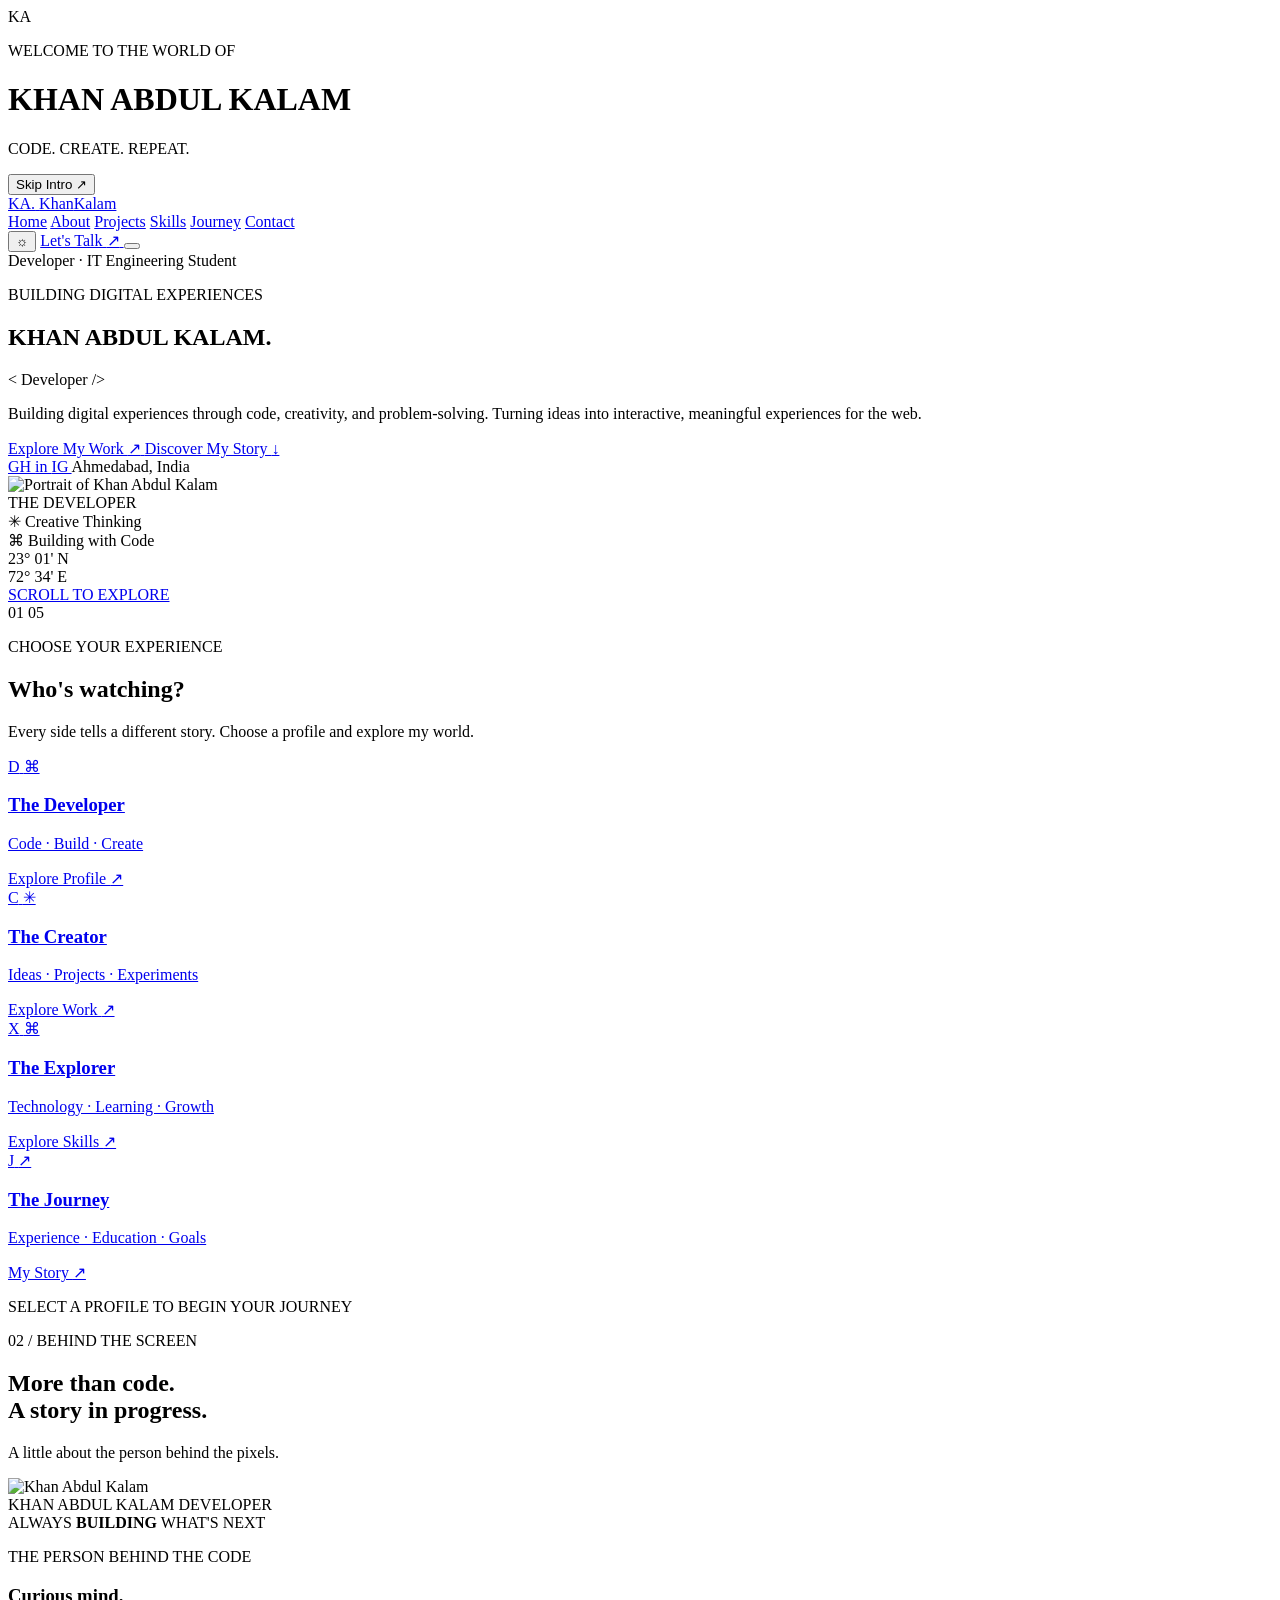
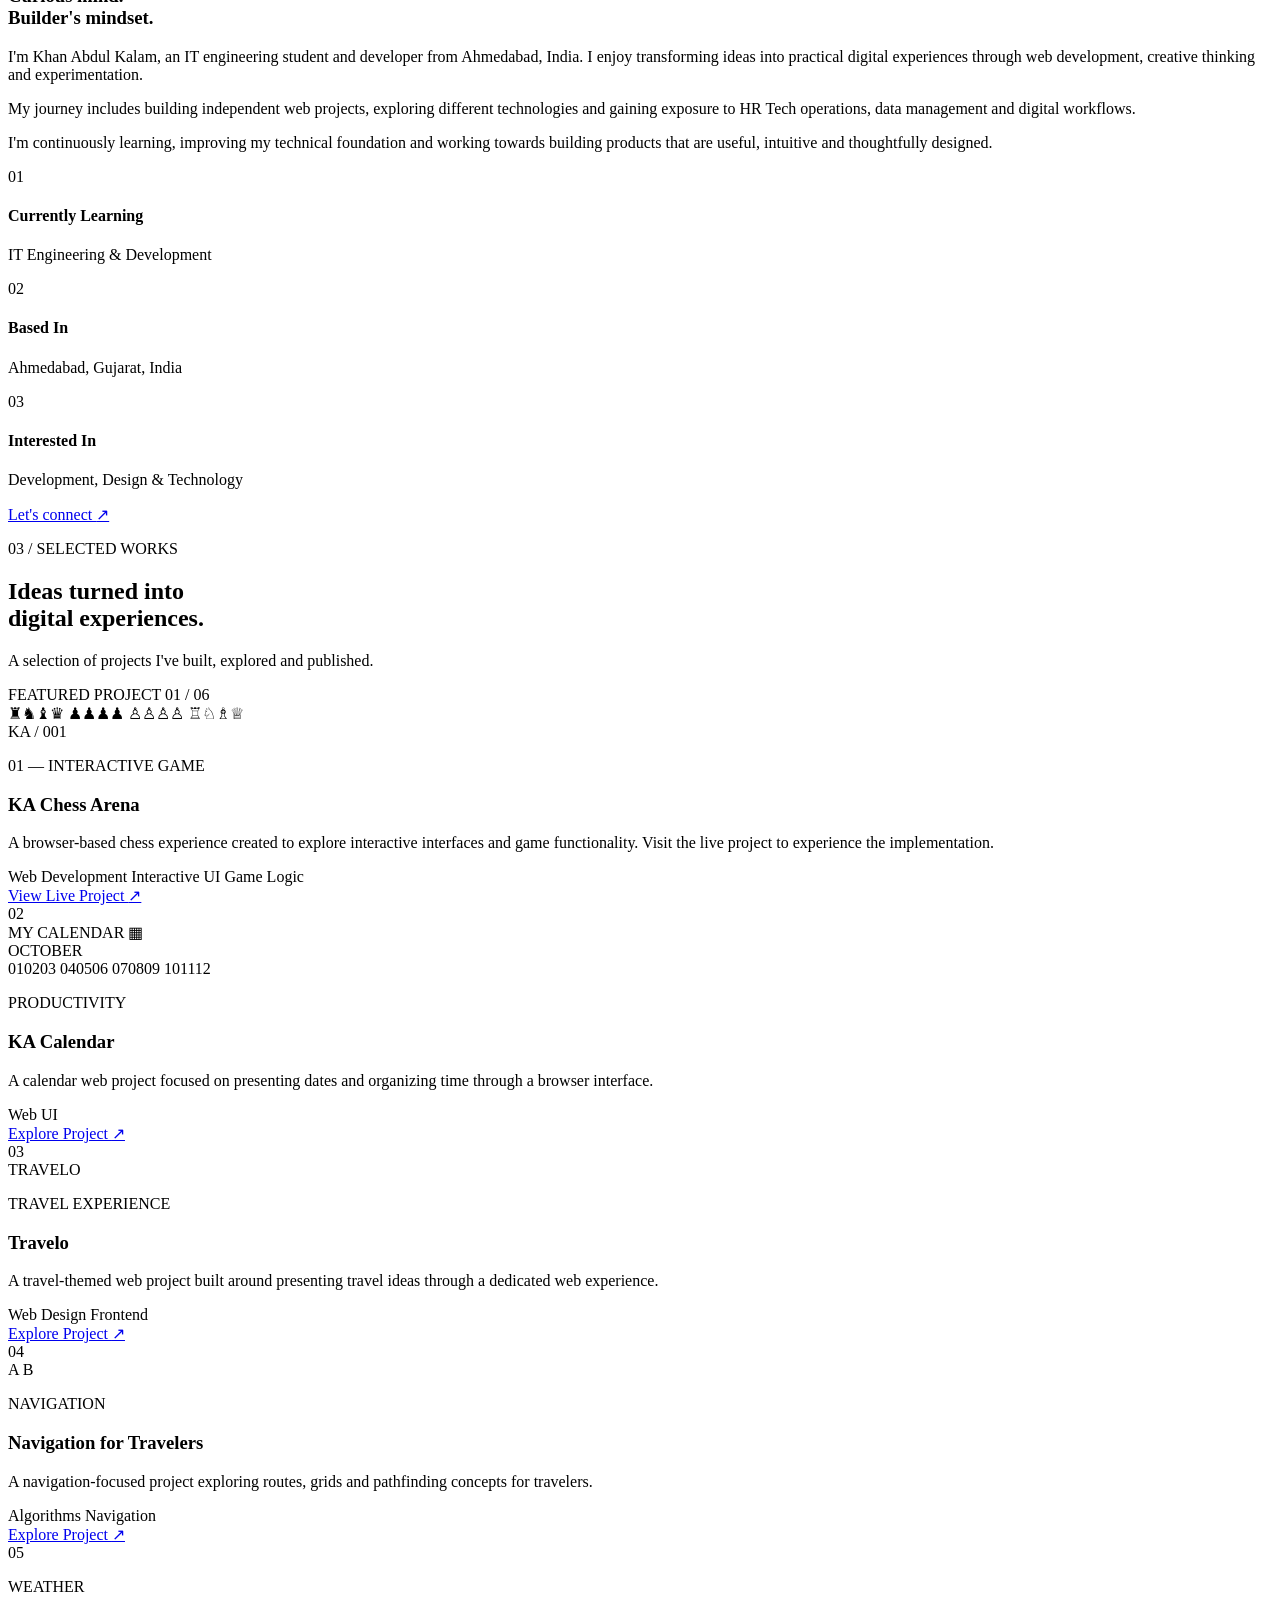
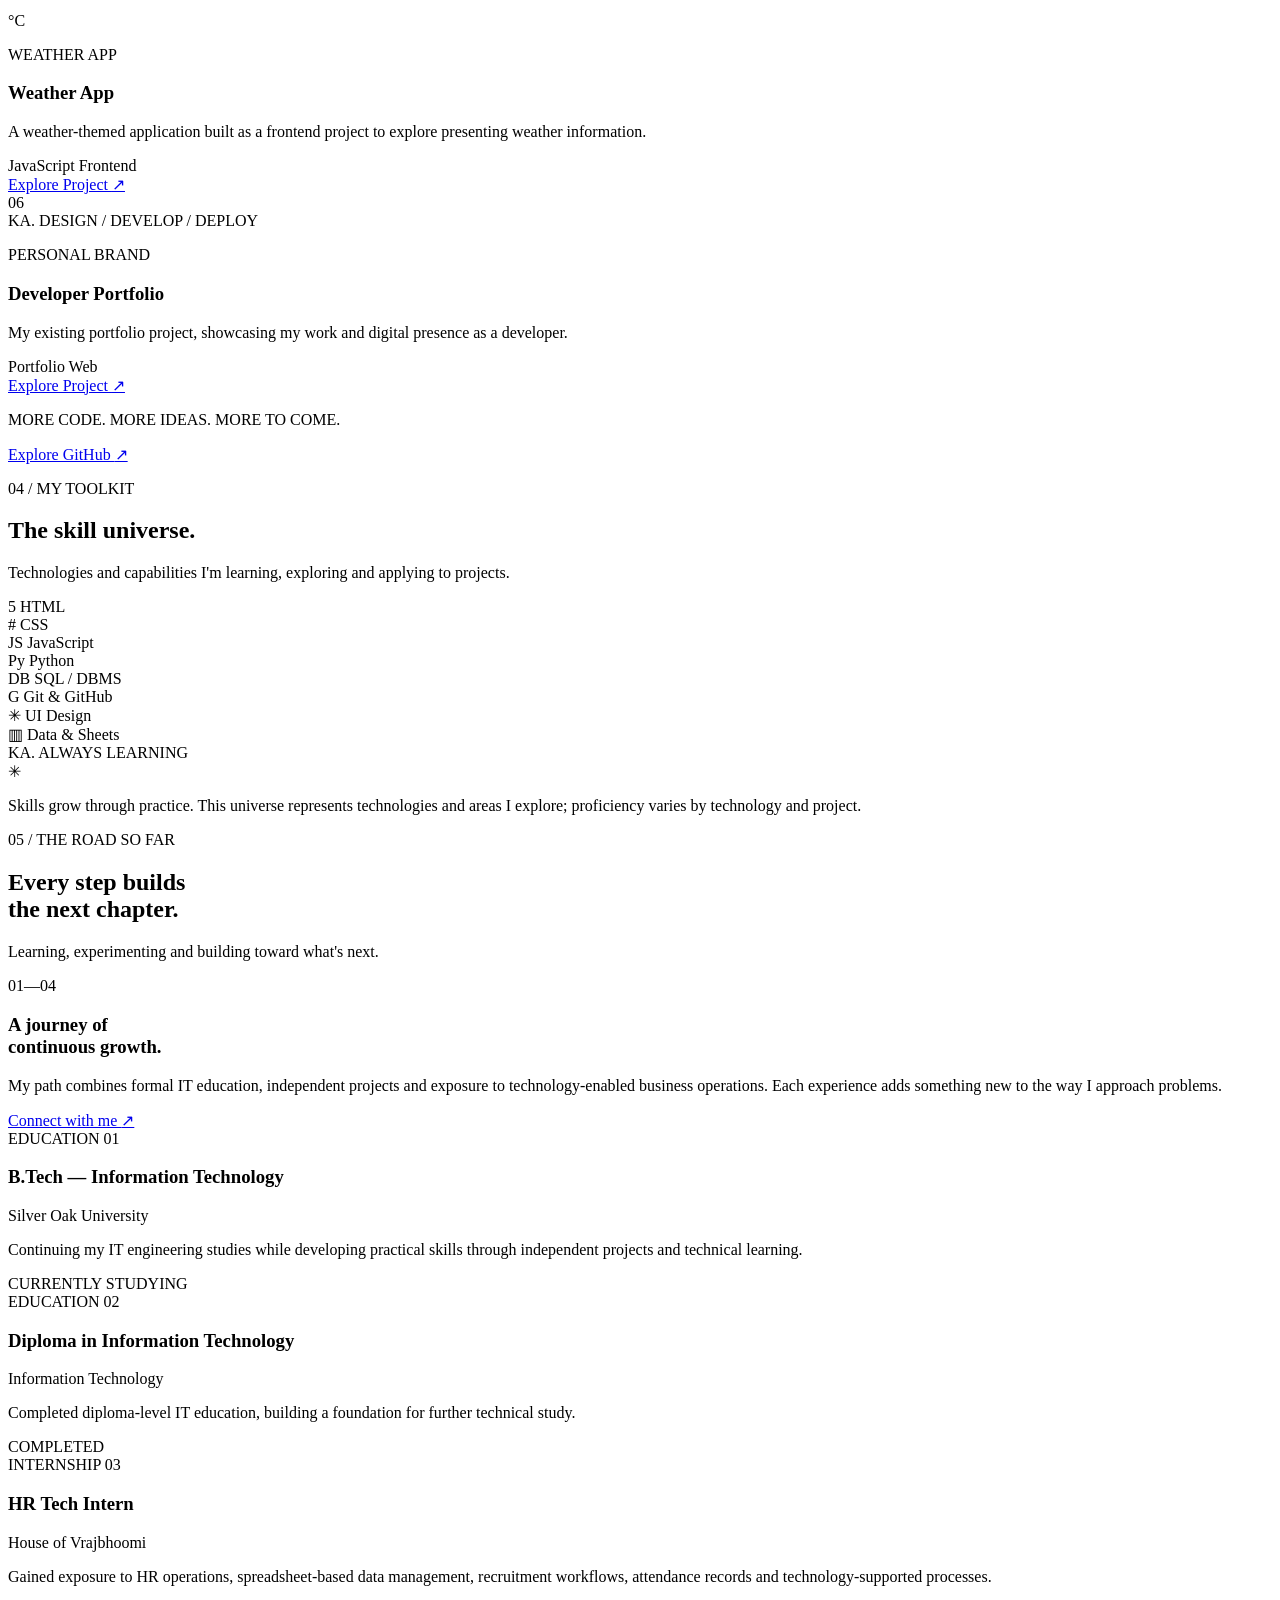
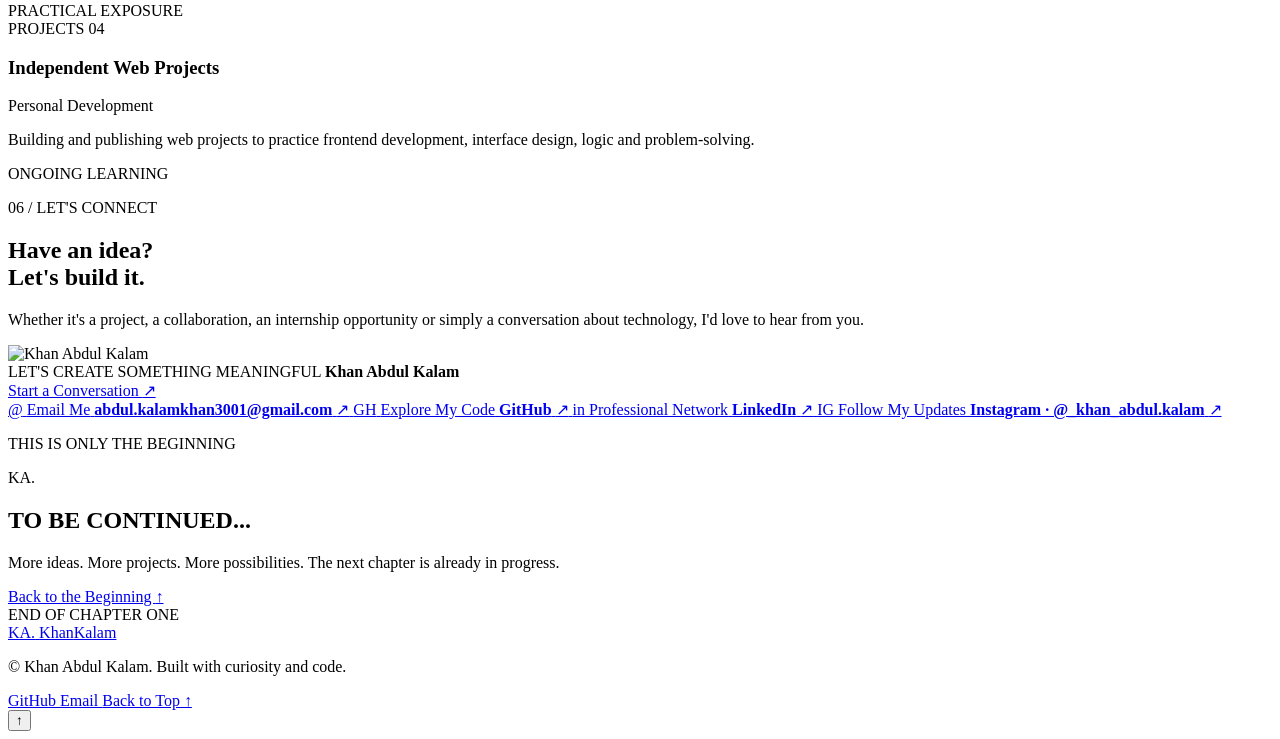
==== index.html @ c922c63f "Update index.html" ====
<!DOCTYPE html>
<html lang="en">
<head>
  <meta charset="UTF-8">
  <meta name="viewport" content="width=device-width, initial-scale=1.0">

  <meta
    name="description"
    content="Khan Abdul Kalam — Developer creating digital experiences through code, creativity, and problem-solving."
  >
  <meta name="theme-color" content="#171311">

  <title>Khan Abdul Kalam | Developer Portfolio</title>

  <link rel="preconnect" href="https://fonts.googleapis.com">
  <link rel="preconnect" href="https://fonts.gstatic.com" crossorigin>

  <link
    href="https://fonts.googleapis.com/css2?family=DM+Sans:wght@400;500;600;700;800;900&family=Manrope:wght@400;500;600;700;800&display=swap"
    rel="stylesheet"
  >

  <link rel="stylesheet" href="styles.css">
</head>

<body>

  <!-- =========================================
       01. CINEMATIC INTRO
  ========================================== -->

  <div class="cinematic-intro" id="cinematicIntro" aria-label="Portfolio introduction">
    <div class="intro-glow intro-glow-one"></div>
    <div class="intro-glow intro-glow-two"></div>

    <div class="intro-content">
      <div class="intro-monogram" aria-hidden="true">
        <span>K</span><span>A</span>
      </div>

      <p class="intro-overline">WELCOME TO THE WORLD OF</p>

      <h1 class="intro-name">
        KHAN ABDUL <span>KALAM</span>
      </h1>

      <div class="intro-progress">
        <span class="intro-progress-bar"></span>
      </div>

      <p class="intro-caption">CODE. CREATE. REPEAT.</p>
    </div>

    <button
      class="intro-skip"
      id="skipIntro"
      type="button"
      aria-label="Skip introduction"
    >
      Skip Intro <span aria-hidden="true">↗</span>
    </button>
  </div>


  <!-- =========================================
       02. SCROLL PROGRESS
  ========================================== -->

  <div
    class="scroll-progress"
    id="scrollProgress"
    aria-hidden="true"
  ></div>


  <!-- =========================================
       03. NAVIGATION
  ========================================== -->

  <header class="site-header" id="siteHeader">
    <nav class="navbar container" aria-label="Main navigation">

      <a href="#home" class="brand" aria-label="Khan Abdul Kalam home">
        <span class="brand-mark">KA.</span>
        <span class="brand-name">Khan<span>Kalam</span></span>
      </a>

      <div class="nav-links" id="navLinks">
        <a href="#home" class="nav-link active">Home</a>
        <a href="#about" class="nav-link">About</a>
        <a href="#projects" class="nav-link">Projects</a>
        <a href="#skills" class="nav-link">Skills</a>
        <a href="#journey" class="nav-link">Journey</a>
        <a href="#contact" class="nav-link">Contact</a>
      </div>

      <div class="nav-actions">
        <button
          class="theme-toggle"
          id="themeToggle"
          type="button"
          aria-label="Toggle color theme"
          title="Toggle theme"
        >
          <span aria-hidden="true" data-theme-icon>☼</span>
        </button>

        <a href="#contact" class="nav-cta">
          Let's Talk <span aria-hidden="true">↗</span>
        </a>

        <button
          class="menu-toggle"
          id="menuToggle"
          type="button"
          aria-label="Open navigation menu"
          aria-controls="navLinks"
          aria-expanded="false"
        >
          <span></span>
          <span></span>
        </button>
      </div>

    </nav>
  </header>


  <main>

    <!-- =========================================
         04. HERO / LANDING
    ========================================== -->

    <section class="hero section" id="home">

      <div class="hero-background" aria-hidden="true">
        <div class="hero-orb hero-orb-purple"></div>
        <div class="hero-orb hero-orb-cyan"></div>
        <div class="hero-grid-pattern"></div>
      </div>

      <div class="container hero-container">

        <div class="hero-content reveal">

          <div class="availability-badge">
            <span class="status-indicator"></span>
            <span>Developer · IT Engineering Student</span>
          </div>

          <p class="hero-eyebrow">
            BUILDING DIGITAL EXPERIENCES
          </p>

          <h1 class="hero-title">
            KHAN
            <span>ABDUL</span>
            <span class="hero-title-accent">KALAM<span class="title-period">.</span></span>
          </h1>

          <div class="hero-role-line">
            <span class="role-bracket">&lt;</span>
            <span class="typing-text" id="typingText">Developer</span>
            <span class="typing-cursor" aria-hidden="true"></span>
            <span class="role-bracket">/&gt;</span>
          </div>

          <p class="hero-description">
            Building digital experiences through code, creativity,
            and problem-solving. Turning ideas into interactive,
            meaningful experiences for the web.
          </p>

          <div class="hero-actions">
            <a href="#projects" class="button button-primary">
              Explore My Work
              <span aria-hidden="true">↗</span>
            </a>

            <a href="#about" class="button button-secondary">
              Discover My Story
              <span aria-hidden="true">↓</span>
            </a>
          </div>

          <div class="hero-socials" aria-label="Social links">

            <a
              href="https://github.com/khan-abdulkalam"
              target="_blank"
              rel="noopener noreferrer"
              aria-label="GitHub"
              class="social-icon"
            >
              GH
            </a>

            <a
              href="https://www.linkedin.com/in/khan-abdulkalam/"
              target="_blank"
              rel="noopener noreferrer"
              aria-label="LinkedIn"
              class="social-icon"
            >
              in
            </a>

            <a
              href="https://www.instagram.com/_khan_abdul.kalam/"
              target="_blank"
              rel="noopener noreferrer"
              aria-label="Instagram"
              class="social-icon"
            >
              IG
            </a>

            <span class="social-divider"></span>

            <span class="hero-location">
              Ahmedabad, India
            </span>

          </div>

        </div>


        <div class="hero-visual reveal">

          <div class="portrait-orbit orbit-one"></div>
          <div class="portrait-orbit orbit-two"></div>

          <div class="portrait-frame">
            <div class="portrait-glow"></div>

            <div class="portrait-image-wrap">
              <img
                src="assets/images/profile-.jpeg"
                alt="Portrait of Khan Abdul Kalam"
                class="portrait-image"
                id="heroPortrait"
              >

              <div class="portrait-overlay"></div>
            </div>

            <div class="portrait-label">
              <span class="portrait-label-line"></span>
              <span>THE DEVELOPER</span>
            </div>
          </div>

          <div class="floating-chip chip-top">
            <span class="chip-symbol">✳</span>
            <span>Creative Thinking</span>
          </div>

          <div class="floating-chip chip-bottom">
            <span class="chip-symbol cyan-symbol">⌘</span>
            <span>Building with Code</span>
          </div>

          <div class="visual-coordinate coordinate-top">
            23° 01' N
          </div>

          <div class="visual-coordinate coordinate-bottom">
            72° 34' E
          </div>

        </div>

      </div>

      <a href="#profile-selector" class="hero-scroll-cue">
        <span class="scroll-cue-line"></span>
        <span>SCROLL TO EXPLORE</span>
      </a>

      <div class="hero-index" aria-hidden="true">
        <span>01</span>
        <span class="hero-index-line"></span>
        <span>05</span>
      </div>

    </section>
        <!-- =========================================
         05. NETFLIX-STYLE PROFILE SELECTOR
    ========================================== -->

    <section
      class="profile-selector section"
      id="profile-selector"
    >

      <div class="profile-background" aria-hidden="true">
        <div class="profile-glow"></div>
      </div>

      <div class="container">

        <div class="profile-heading reveal">
          <p class="section-kicker">
            CHOOSE YOUR EXPERIENCE
          </p>

          <h2 class="profile-title">
            Who's <span>watching?</span>
          </h2>

          <p class="profile-description">
            Every side tells a different story.
            Choose a profile and explore my world.
          </p>
        </div>


        <div class="profile-grid">

          <a
            href="#about"
            class="profile-card profile-developer reveal"
            aria-label="Explore the developer profile"
          >
            <div class="profile-avatar avatar-purple">
              <span class="avatar-letter">D</span>
              <span class="avatar-decoration">⌘</span>
            </div>

            <h3>The Developer</h3>
            <p>Code · Build · Create</p>

            <span class="profile-card-action">
              Explore Profile <span aria-hidden="true">↗</span>
            </span>
          </a>


          <a
            href="#projects"
            class="profile-card profile-creator reveal"
            aria-label="Explore the creator and projects profile"
          >
            <div class="profile-avatar avatar-cyan">
              <span class="avatar-letter">C</span>
              <span class="avatar-decoration">✳</span>
            </div>

            <h3>The Creator</h3>
            <p>Ideas · Projects · Experiments</p>

            <span class="profile-card-action">
              Explore Work <span aria-hidden="true">↗</span>
            </span>
          </a>


          <a
            href="#skills"
            class="profile-card profile-explorer reveal"
            aria-label="Explore skills and technologies"
          >
            <div class="profile-avatar avatar-orange">
              <span class="avatar-letter">X</span>
              <span class="avatar-decoration">⌘</span>
            </div>

            <h3>The Explorer</h3>
            <p>Technology · Learning · Growth</p>

            <span class="profile-card-action">
              Explore Skills <span aria-hidden="true">↗</span>
            </span>
          </a>


          <a
            href="#journey"
            class="profile-card profile-story reveal"
            aria-label="Explore the personal journey"
          >
            <div class="profile-avatar avatar-pink">
              <span class="avatar-letter">J</span>
              <span class="avatar-decoration">↗</span>
            </div>

            <h3>The Journey</h3>
            <p>Experience · Education · Goals</p>

            <span class="profile-card-action">
              My Story <span aria-hidden="true">↗</span>
            </span>
          </a>

        </div>

        <p class="profile-footnote reveal">
          SELECT A PROFILE TO BEGIN YOUR JOURNEY
        </p>

      </div>
    </section>


    <!-- =========================================
         06. ABOUT / FULL STORY
    ========================================== -->

    <section class="about section" id="about">

      <div class="container">

        <div class="section-header reveal">
          <p class="section-kicker">02 / BEHIND THE SCREEN</p>

          <h2 class="section-title">
            More than code.<br>
            <span>A story in progress.</span>
          </h2>

          <p class="section-subtitle">
            A little about the person behind the pixels.
          </p>
        </div>


        <div class="about-grid">

          <div class="about-visual reveal">

            <div class="about-image-frame">
              <img
                src="assets/images/profile.jpg"
                alt="Khan Abdul Kalam"
                class="about-image"
                loading="lazy"
              >

              <div class="about-image-caption">
                <span>KHAN ABDUL KALAM</span>
                <span>DEVELOPER</span>
              </div>
            </div>

            <div class="about-decoration decoration-square"></div>
            <div class="about-decoration decoration-circle"></div>

            <div class="about-stamp">
              <span>ALWAYS</span>
              <strong>BUILDING</strong>
              <span>WHAT'S NEXT</span>
            </div>

          </div>


          <div class="about-content reveal">

            <p class="content-label">THE PERSON BEHIND THE CODE</p>

            <h3>
              Curious mind.<br>
              <span>Builder's mindset.</span>
            </h3>

            <p>
              I'm Khan Abdul Kalam, an IT engineering student and
              developer from Ahmedabad, India. I enjoy transforming
              ideas into practical digital experiences through web
              development, creative thinking and experimentation.
            </p>

            <p>
              My journey includes building independent web projects,
              exploring different technologies and gaining exposure
              to HR Tech operations, data management and digital workflows.
            </p>

            <p>
              I'm continuously learning, improving my technical
              foundation and working towards building products
              that are useful, intuitive and thoughtfully designed.
            </p>


            <div class="about-facts">

              <div class="about-fact">
                <span class="fact-number">01</span>
                <div>
                  <h4>Currently Learning</h4>
                  <p>IT Engineering & Development</p>
                </div>
              </div>

              <div class="about-fact">
                <span class="fact-number">02</span>
                <div>
                  <h4>Based In</h4>
                  <p>Ahmedabad, Gujarat, India</p>
                </div>
              </div>

              <div class="about-fact">
                <span class="fact-number">03</span>
                <div>
                  <h4>Interested In</h4>
                  <p>Development, Design & Technology</p>
                </div>
              </div>

            </div>


            <a
              href="mailto:abdul.kalamkhan3001@gmail.com"
              class="text-link"
            >
              Let's connect
              <span aria-hidden="true">↗</span>
            </a>

          </div>

        </div>

      </div>
    </section>


    <!-- =========================================
         07. PROJECTS / FULL STORY
    ========================================== -->

    <section class="projects section" id="projects">

      <div class="container">

        <div class="section-header reveal">
          <p class="section-kicker">03 / SELECTED WORKS</p>

          <h2 class="section-title">
            Ideas turned into<br>
            <span>digital experiences.</span>
          </h2>

          <p class="section-subtitle">
            A selection of projects I've built, explored and published.
          </p>
        </div>


        <div class="project-feature reveal">

          <div class="project-feature-visual chess-visual">
            <div class="project-visual-top">
              <span>FEATURED PROJECT</span>
              <span>01 / 06</span>
            </div>

            <div class="project-art chess-art" aria-hidden="true">
              <div class="chess-board">
                <span>♜</span><span>♞</span><span>♝</span><span>♛</span>
                <span>♟</span><span>♟</span><span>♟</span><span>♟</span>
                <span>♙</span><span>♙</span><span>♙</span><span>♙</span>
                <span>♖</span><span>♘</span><span>♗</span><span>♕</span>
              </div>
              <div class="project-art-glow"></div>
            </div>

            <span class="project-visual-index">KA / 001</span>
          </div>


          <div class="project-feature-content">

            <p class="content-label">01 — INTERACTIVE GAME</p>

            <h3>KA Chess Arena</h3>

            <p>
              A browser-based chess experience created to explore
              interactive interfaces and game functionality.
              Visit the live project to experience the implementation.
            </p>

            <div class="project-tags">
              <span>Web Development</span>
              <span>Interactive UI</span>
              <span>Game Logic</span>
            </div>

            <a
              href="https://khan-abdulkalam.github.io/KA-Chess-Arena/"
              target="_blank"
              rel="noopener noreferrer"
              class="button button-primary"
            >
              View Live Project
              <span aria-hidden="true">↗</span>
            </a>

          </div>

        </div>
                <div class="project-grid">


          <!-- Project 02 -->

          <article class="project-card reveal">

            <div class="project-card-visual calendar-visual">
              <span class="project-card-number">02</span>

              <div class="calendar-art" aria-hidden="true">
                <div class="calendar-top">
                  <span>MY CALENDAR</span>
                  <span>▦</span>
                </div>
                <div class="calendar-month">OCTOBER</div>
                <div class="calendar-days">
                  <span>01</span><span>02</span><span>03</span>
                  <span>04</span><span>05</span><span>06</span>
                  <span>07</span><span>08</span><span>09</span>
                  <span>10</span><span>11</span><span>12</span>
                </div>
              </div>
            </div>

            <div class="project-card-content">
              <p class="content-label">PRODUCTIVITY</p>
              <h3>KA Calendar</h3>

              <p>
                A calendar web project focused on presenting dates
                and organizing time through a browser interface.
              </p>

              <div class="project-tags">
                <span>Web</span>
                <span>UI</span>
              </div>

              <a
                href="https://khan-abdulkalam.github.io/KA-Calendar/"
                target="_blank"
                rel="noopener noreferrer"
                class="project-link"
              >
                Explore Project <span aria-hidden="true">↗</span>
              </a>
            </div>

          </article>


          <!-- Project 03 -->

          <article class="project-card reveal">

            <div class="project-card-visual travelo-visual">
              <span class="project-card-number">03</span>

              <div class="travelo-art" aria-hidden="true">
                <span class="travelo-sun"></span>
                <span class="travelo-mountain mountain-one"></span>
                <span class="travelo-mountain mountain-two"></span>
                <span class="travelo-road"></span>
                <span class="travelo-label">TRAVELO</span>
              </div>
            </div>

            <div class="project-card-content">
              <p class="content-label">TRAVEL EXPERIENCE</p>
              <h3>Travelo</h3>

              <p>
                A travel-themed web project built around presenting
                travel ideas through a dedicated web experience.
              </p>

              <div class="project-tags">
                <span>Web Design</span>
                <span>Frontend</span>
              </div>

              <a
                href="https://khan-abdulkalam.github.io/Travelo/"
                target="_blank"
                rel="noopener noreferrer"
                class="project-link"
              >
                Explore Project <span aria-hidden="true">↗</span>
              </a>
            </div>

          </article>


          <!-- Project 04 -->

          <article class="project-card reveal">

            <div class="project-card-visual navigation-visual">
              <span class="project-card-number">04</span>

              <div class="navigation-art" aria-hidden="true">
                <div class="map-grid"></div>
                <div class="map-route"></div>
                <span class="map-pin pin-start">A</span>
                <span class="map-pin pin-end">B</span>
              </div>
            </div>

            <div class="project-card-content">
              <p class="content-label">NAVIGATION</p>
              <h3>Navigation for Travelers</h3>

              <p>
                A navigation-focused project exploring routes,
                grids and pathfinding concepts for travelers.
              </p>

              <div class="project-tags">
                <span>Algorithms</span>
                <span>Navigation</span>
              </div>

              <a
                href="https://khan-abdulkalam.github.io/Navigation-For-Travelers/"
                target="_blank"
                rel="noopener noreferrer"
                class="project-link"
              >
                Explore Project <span aria-hidden="true">↗</span>
              </a>
            </div>

          </article>


          <!-- Project 05 -->

          <article class="project-card reveal">

            <div class="project-card-visual weather-visual">
              <span class="project-card-number">05</span>

              <div class="weather-art" aria-hidden="true">
                <div class="weather-sun"></div>
                <div class="weather-cloud">
                  <span></span>
                  <span></span>
                  <span></span>
                </div>
                <p>WEATHER</p>
                <span class="weather-temperature">°C</span>
              </div>
            </div>

            <div class="project-card-content">
              <p class="content-label">WEATHER APP</p>
              <h3>Weather App</h3>

              <p>
                A weather-themed application built as a frontend
                project to explore presenting weather information.
              </p>

              <div class="project-tags">
                <span>JavaScript</span>
                <span>Frontend</span>
              </div>

              <a
                href="https://kalamizzz.github.io/weather-app/"
                target="_blank"
                rel="noopener noreferrer"
                class="project-link"
              >
                Explore Project <span aria-hidden="true">↗</span>
              </a>
            </div>

          </article>


          <!-- Project 06 -->

          <article class="project-card reveal">

            <div class="project-card-visual portfolio-visual">
              <span class="project-card-number">06</span>

              <div class="portfolio-art" aria-hidden="true">
                <span class="portfolio-art-k">KA.</span>
                <span class="portfolio-art-line"></span>
                <span class="portfolio-art-caption">DESIGN / DEVELOP / DEPLOY</span>
              </div>
            </div>

            <div class="project-card-content">
              <p class="content-label">PERSONAL BRAND</p>
              <h3>Developer Portfolio</h3>

              <p>
                My existing portfolio project, showcasing my work
                and digital presence as a developer.
              </p>

              <div class="project-tags">
                <span>Portfolio</span>
                <span>Web</span>
              </div>

              <a
                href="https://khan-abdulkalam.github.io/khan-abdulkalam-portfolio/"
                target="_blank"
                rel="noopener noreferrer"
                class="project-link"
              >
                Explore Project <span aria-hidden="true">↗</span>
              </a>
            </div>

          </article>

        </div>


        <div class="projects-footer reveal">
          <p>MORE CODE. MORE IDEAS. MORE TO COME.</p>

          <a
            href="https://github.com/khan-abdulkalam"
            target="_blank"
            rel="noopener noreferrer"
            class="button button-secondary"
          >
            Explore GitHub
            <span aria-hidden="true">↗</span>
          </a>
        </div>

      </div>
    </section>


    <!-- =========================================
         08. SKILLS / SKILL UNIVERSE
    ========================================== -->

    <section class="skills section" id="skills">

      <div class="skills-background" aria-hidden="true">
        <div class="skills-orb"></div>
      </div>

      <div class="container">

        <div class="section-header reveal">
          <p class="section-kicker">04 / MY TOOLKIT</p>

          <h2 class="section-title">
            The skill <span>universe.</span>
          </h2>

          <p class="section-subtitle">
            Technologies and capabilities I'm learning,
            exploring and applying to projects.
          </p>
        </div>


        <div class="skills-universe">

          <div class="skill-node node-html reveal">
            <span class="skill-node-icon">5</span>
            <span class="skill-node-name">HTML</span>
          </div>

          <div class="skill-node node-css reveal">
            <span class="skill-node-icon">#</span>
            <span class="skill-node-name">CSS</span>
          </div>

          <div class="skill-node node-js reveal">
            <span class="skill-node-icon">JS</span>
            <span class="skill-node-name">JavaScript</span>
          </div>

          <div class="skill-node node-python reveal">
            <span class="skill-node-icon">Py</span>
            <span class="skill-node-name">Python</span>
          </div>

          <div class="skill-node node-sql reveal">
            <span class="skill-node-icon">DB</span>
            <span class="skill-node-name">SQL / DBMS</span>
          </div>

          <div class="skill-node node-git reveal">
            <span class="skill-node-icon">G</span>
            <span class="skill-node-name">Git & GitHub</span>
          </div>

          <div class="skill-node node-ui reveal">
            <span class="skill-node-icon">✳</span>
            <span class="skill-node-name">UI Design</span>
          </div>

          <div class="skill-node node-data reveal">
            <span class="skill-node-icon">▥</span>
            <span class="skill-node-name">Data & Sheets</span>
          </div>

          <div class="skill-universe-core">
            <span class="core-ring core-ring-one"></span>
            <span class="core-ring core-ring-two"></span>
            <span class="core-monogram">KA.</span>
            <span class="core-caption">ALWAYS LEARNING</span>
          </div>

        </div>


        <div class="skills-note reveal">
          <span class="skills-note-symbol">✳</span>
          <p>
            Skills grow through practice. This universe represents
            technologies and areas I explore; proficiency varies
            by technology and project.
          </p>
        </div>

      </div>
    </section>
        <!-- =========================================
         09. JOURNEY / EXPERIENCE / EDUCATION
    ========================================== -->

    <section class="journey section" id="journey">

      <div class="container">

        <div class="section-header reveal">
          <p class="section-kicker">05 / THE ROAD SO FAR</p>

          <h2 class="section-title">
            Every step builds<br>
            <span>the next chapter.</span>
          </h2>

          <p class="section-subtitle">
            Learning, experimenting and building toward what's next.
          </p>
        </div>


        <div class="journey-layout">

          <div class="journey-intro reveal">

            <div class="journey-number">01—04</div>

            <h3>
              A journey of<br>
              <span>continuous growth.</span>
            </h3>

            <p>
              My path combines formal IT education, independent
              projects and exposure to technology-enabled business
              operations. Each experience adds something new to
              the way I approach problems.
            </p>

            <a
              href="mailto:abdul.kalamkhan3001@gmail.com"
              class="text-link"
            >
              Connect with me <span aria-hidden="true">↗</span>
            </a>

          </div>


          <div class="journey-timeline">


            <!-- Education -->

            <article class="timeline-entry reveal">

              <span class="timeline-marker"></span>

              <div class="timeline-entry-top">
                <span class="timeline-category">EDUCATION</span>
                <span class="timeline-index">01</span>
              </div>

              <h3>B.Tech — Information Technology</h3>

              <p class="timeline-organization">
                Silver Oak University
              </p>

              <p>
                Continuing my IT engineering studies while
                developing practical skills through independent
                projects and technical learning.
              </p>

              <span class="timeline-status">CURRENTLY STUDYING</span>

            </article>


            <!-- Diploma -->

            <article class="timeline-entry reveal">

              <span class="timeline-marker"></span>

              <div class="timeline-entry-top">
                <span class="timeline-category">EDUCATION</span>
                <span class="timeline-index">02</span>
              </div>

              <h3>Diploma in Information Technology</h3>

              <p class="timeline-organization">
                Information Technology
              </p>

              <p>
                Completed diploma-level IT education, building
                a foundation for further technical study.
              </p>

              <span class="timeline-status">COMPLETED</span>

            </article>


            <!-- Internship -->

            <article class="timeline-entry reveal">

              <span class="timeline-marker"></span>

              <div class="timeline-entry-top">
                <span class="timeline-category">INTERNSHIP</span>
                <span class="timeline-index">03</span>
              </div>

              <h3>HR Tech Intern</h3>

              <p class="timeline-organization">
                House of Vrajbhoomi
              </p>

              <p>
                Gained exposure to HR operations, spreadsheet-based
                data management, recruitment workflows, attendance
                records and technology-supported processes.
              </p>

              <span class="timeline-status">PRACTICAL EXPOSURE</span>

            </article>


            <!-- Projects -->

            <article class="timeline-entry reveal">

              <span class="timeline-marker"></span>

              <div class="timeline-entry-top">
                <span class="timeline-category">PROJECTS</span>
                <span class="timeline-index">04</span>
              </div>

              <h3>Independent Web Projects</h3>

              <p class="timeline-organization">
                Personal Development
              </p>

              <p>
                Building and publishing web projects to practice
                frontend development, interface design, logic
                and problem-solving.
              </p>

              <span class="timeline-status">ONGOING LEARNING</span>

            </article>

          </div>

        </div>
      </div>
    </section>
        <!-- =========================================
         10. CONTACT
    ========================================== -->

    <section class="contact section" id="contact">

      <div class="contact-background" aria-hidden="true">
        <div class="contact-glow contact-glow-one"></div>
        <div class="contact-glow contact-glow-two"></div>
      </div>

      <div class="container">

        <div class="contact-layout">

          <div class="contact-content reveal">

            <p class="section-kicker">06 / LET'S CONNECT</p>

            <h2 class="contact-title">
              Have an idea?<br>
              <span>Let's build it.</span>
            </h2>

            <p class="contact-description">
              Whether it's a project, a collaboration, an internship
              opportunity or simply a conversation about technology,
              I'd love to hear from you.
            </p>

            <div class="contact-portrait-wrap">
              <img
                src="assets/images/profile-.jpeg"
                alt="Khan Abdul Kalam"
                class="contact-portrait"
                loading="lazy"
              >

              <div class="contact-portrait-copy">
                <span>LET'S CREATE SOMETHING MEANINGFUL</span>
                <strong>Khan Abdul Kalam</strong>
              </div>
            </div>

            <a
              href="mailto:abdul.kalamkhan3001@gmail.com"
              class="button button-primary contact-main-button"
            >
              Start a Conversation
              <span aria-hidden="true">↗</span>
            </a>

          </div>


          <div class="contact-details reveal">

            <a
              href="mailto:abdul.kalamkhan3001@gmail.com"
              class="contact-detail-card"
            >
              <span class="contact-detail-icon">@</span>

              <span class="contact-detail-copy">
                <span>Email Me</span>
                <strong>abdul.kalamkhan3001@gmail.com</strong>
              </span>

              <span class="contact-detail-arrow">↗</span>
            </a>


            <a
              href="https://github.com/khan-abdulkalam"
              target="_blank"
              rel="noopener noreferrer"
              class="contact-detail-card"
            >
              <span class="contact-detail-icon">GH</span>

              <span class="contact-detail-copy">
                <span>Explore My Code</span>
                <strong>GitHub</strong>
              </span>

              <span class="contact-detail-arrow">↗</span>
            </a>


            <a
              href="https://www.linkedin.com/in/khan-abdulkalam/"
              target="_blank"
              rel="noopener noreferrer"
              class="contact-detail-card"
            >
              <span class="contact-detail-icon">in</span>

              <span class="contact-detail-copy">
                <span>Professional Network</span>
                <strong>LinkedIn</strong>
              </span>

              <span class="contact-detail-arrow">↗</span>
            </a>


            <a
              href="https://www.instagram.com/_khan_abdul.kalam/"
              target="_blank"
              rel="noopener noreferrer"
              class="contact-detail-card"
            >
              <span class="contact-detail-icon">IG</span>

              <span class="contact-detail-copy">
                <span>Follow My Updates</span>
                <strong>Instagram · @_khan_abdul.kalam</strong>
              </span>

              <span class="contact-detail-arrow">↗</span>
            </a>

          </div>

        </div>
      </div>
    </section>


    <!-- =========================================
         11. CINEMATIC OUTRO
    ========================================== -->

    <section class="outro section" id="outro">

      <div class="outro-background" aria-hidden="true">
        <div class="outro-orb"></div>
        <div class="outro-grid"></div>
      </div>

      <div class="container outro-container reveal">

        <p class="outro-overline">
          THIS IS ONLY THE BEGINNING
        </p>

        <div class="outro-monogram" aria-hidden="true">
          KA<span>.</span>
        </div>

        <h2 class="outro-title">
          TO BE <span>CONTINUED</span><span class="outro-period">...</span>
        </h2>

        <p class="outro-description">
          More ideas. More projects. More possibilities.
          The next chapter is already in progress.
        </p>

        <a href="#home" class="button button-primary outro-button">
          Back to the Beginning
          <span aria-hidden="true">↑</span>
        </a>

        <div class="outro-end-mark">
          <span class="outro-end-line"></span>
          <span>END OF CHAPTER ONE</span>
          <span class="outro-end-line"></span>
        </div>

      </div>

    </section>
      </main>


  <!-- =========================================
       12. FOOTER
  ========================================== -->

  <footer class="site-footer">

    <div class="container footer-container">

      <a href="#home" class="brand footer-brand">
        <span class="brand-mark">KA.</span>
        <span class="brand-name">Khan<span>Kalam</span></span>
      </a>

      <p class="footer-copyright">
        © <span id="currentYear"></span> Khan Abdul Kalam.
        Built with curiosity and code.
      </p>

      <div class="footer-links">

        <a
          href="https://github.com/khan-abdulkalam"
          target="_blank"
          rel="noopener noreferrer"
        >
          GitHub
        </a>

        <a href="mailto:abdul.kalamkhan3001@gmail.com">
          Email
        </a>

        <a href="#home">
          Back to Top ↑
        </a>

      </div>

    </div>

  </footer>


  <!-- =========================================
       13. BACK TO TOP BUTTON
  ========================================== -->

  <button
    class="back-to-top"
    id="backToTop"
    type="button"
    aria-label="Back to top"
  >
    ↑
  </button>


  <!-- =========================================
       14. JAVASCRIPT
  ========================================== -->

  <script src="script.js"></script>

</body>
</html>
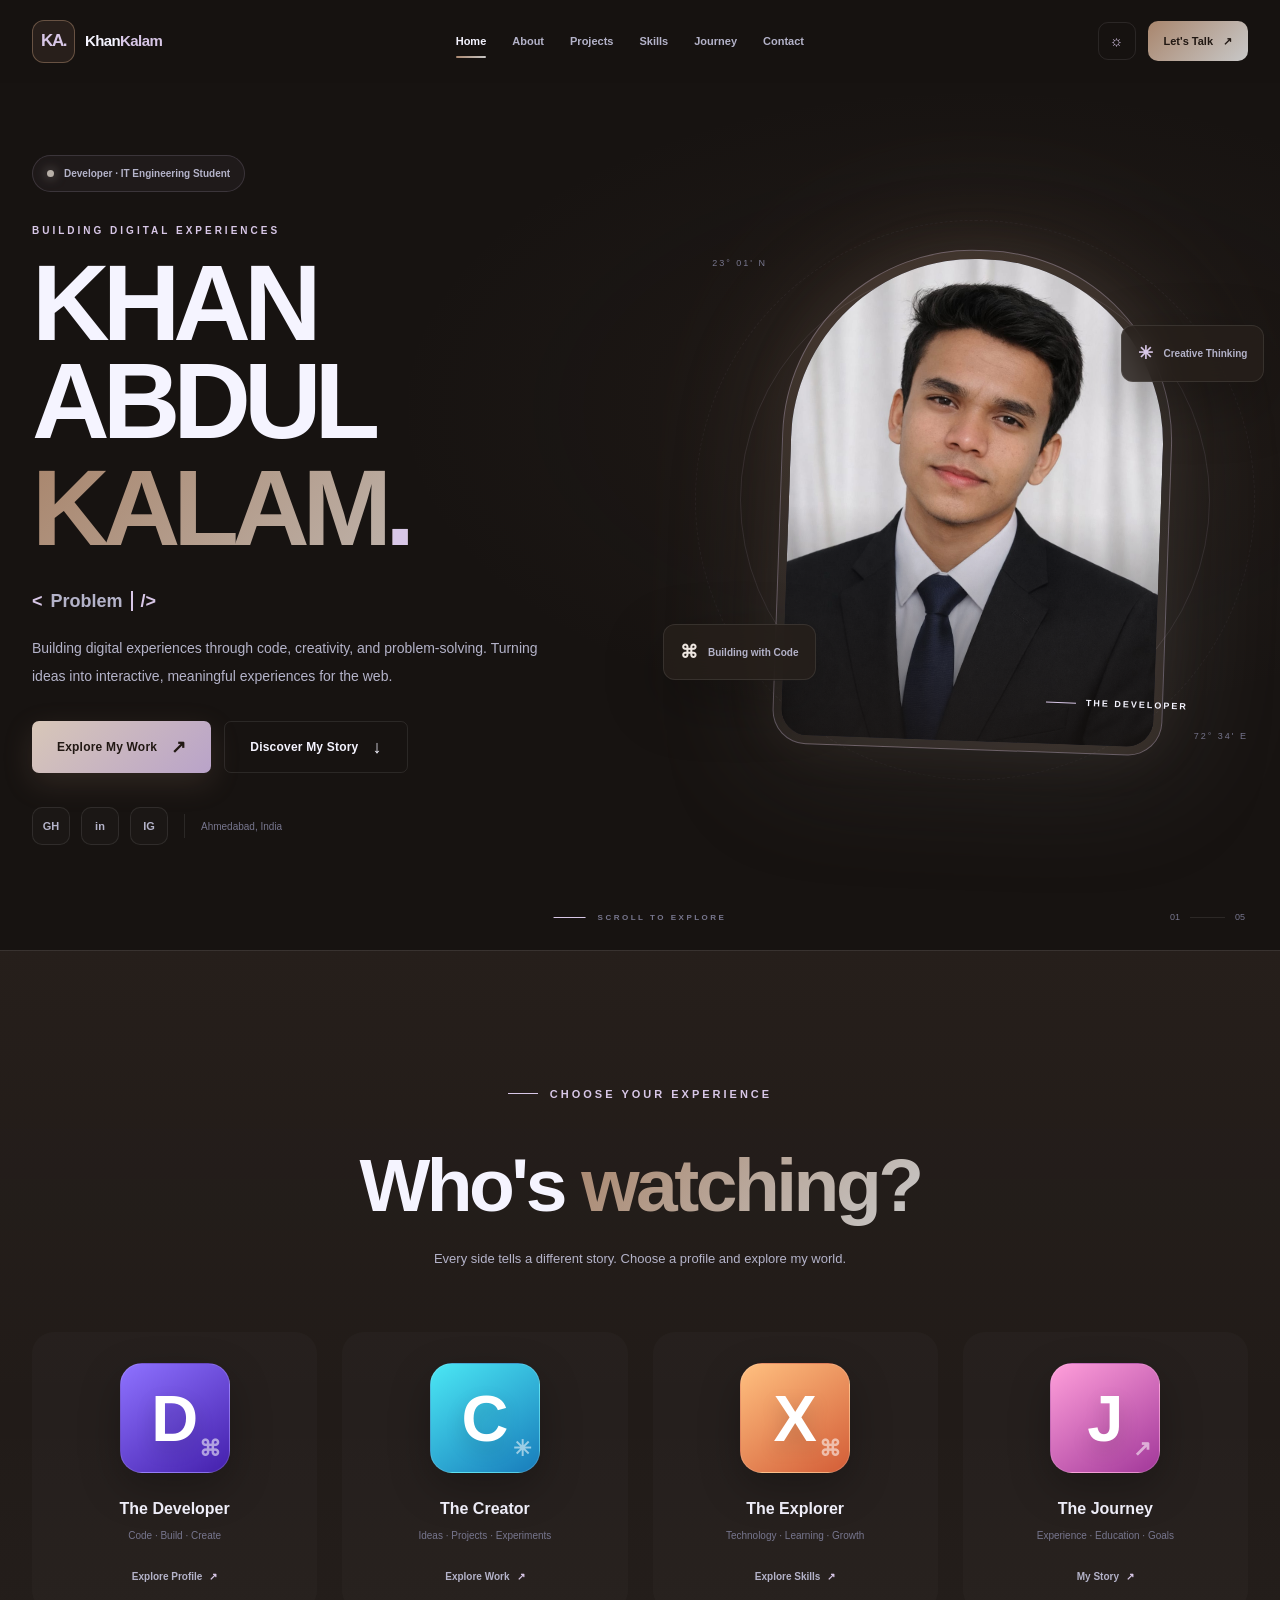
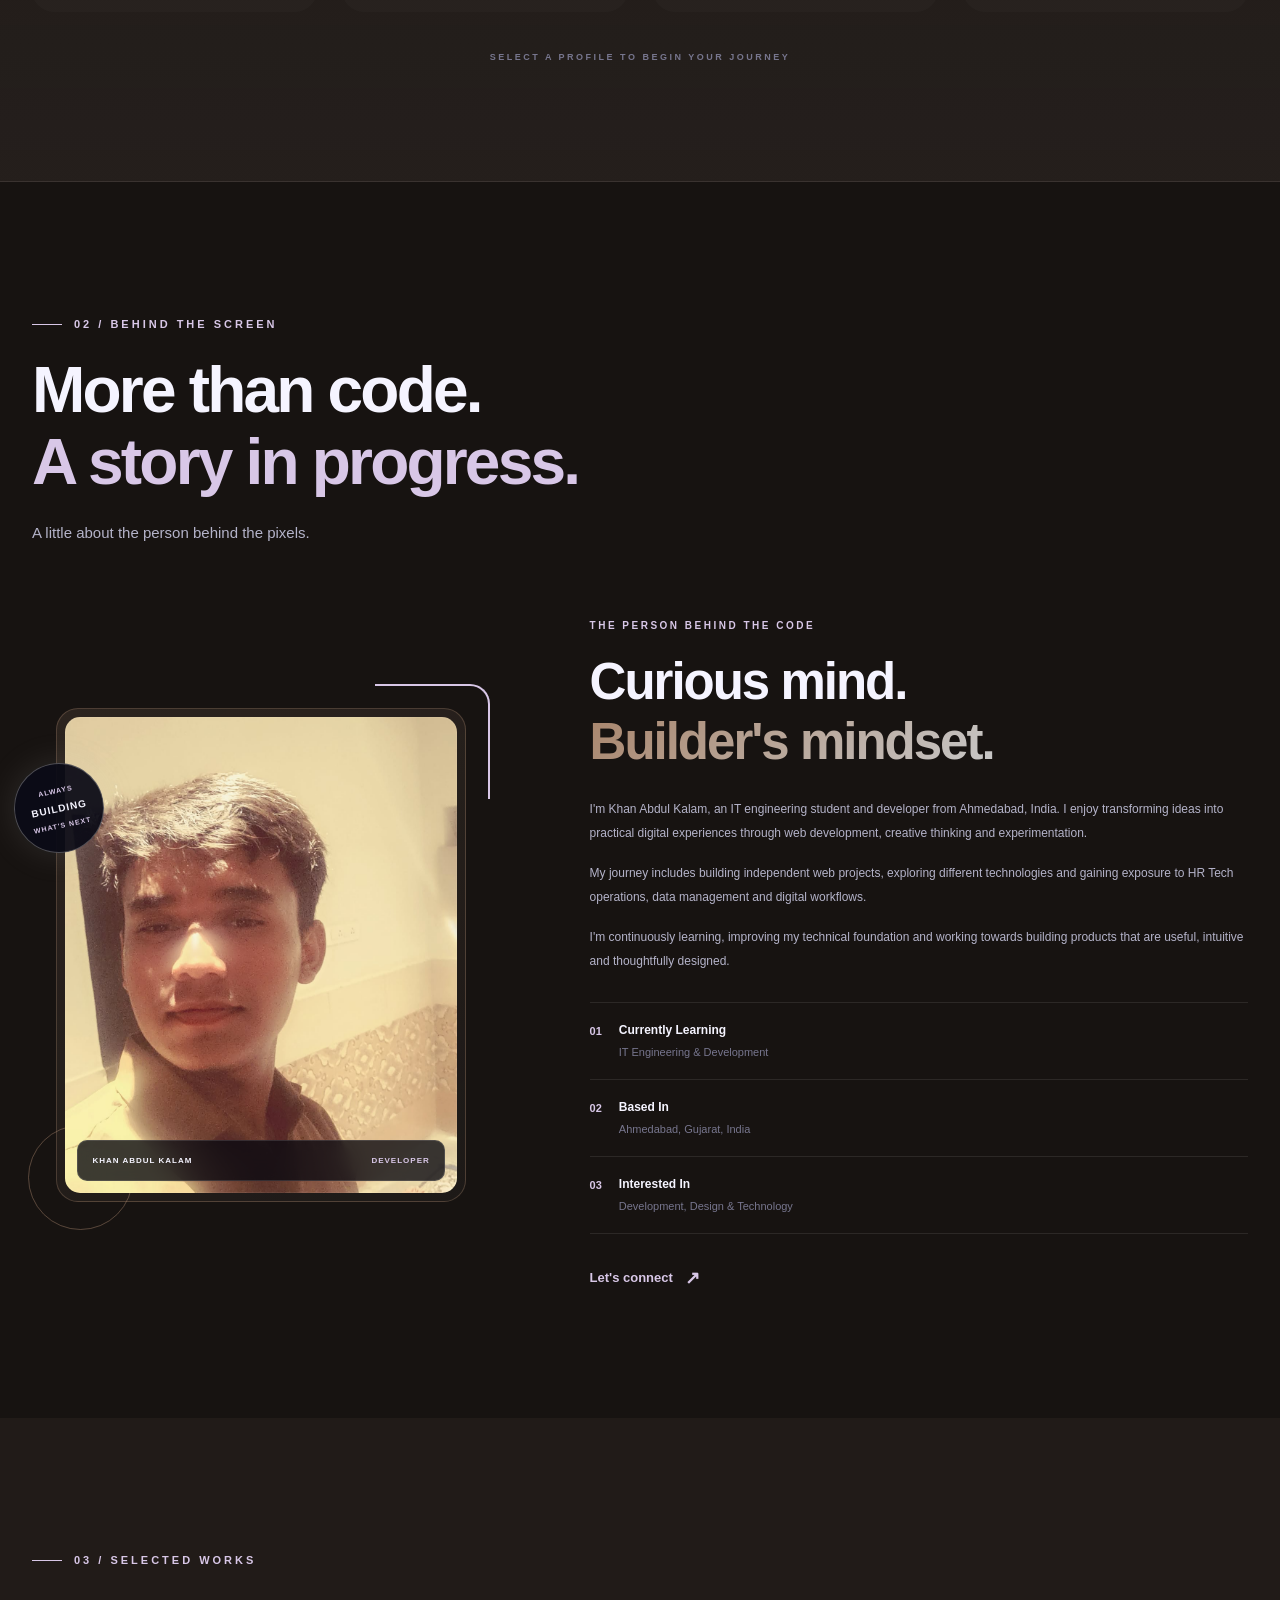
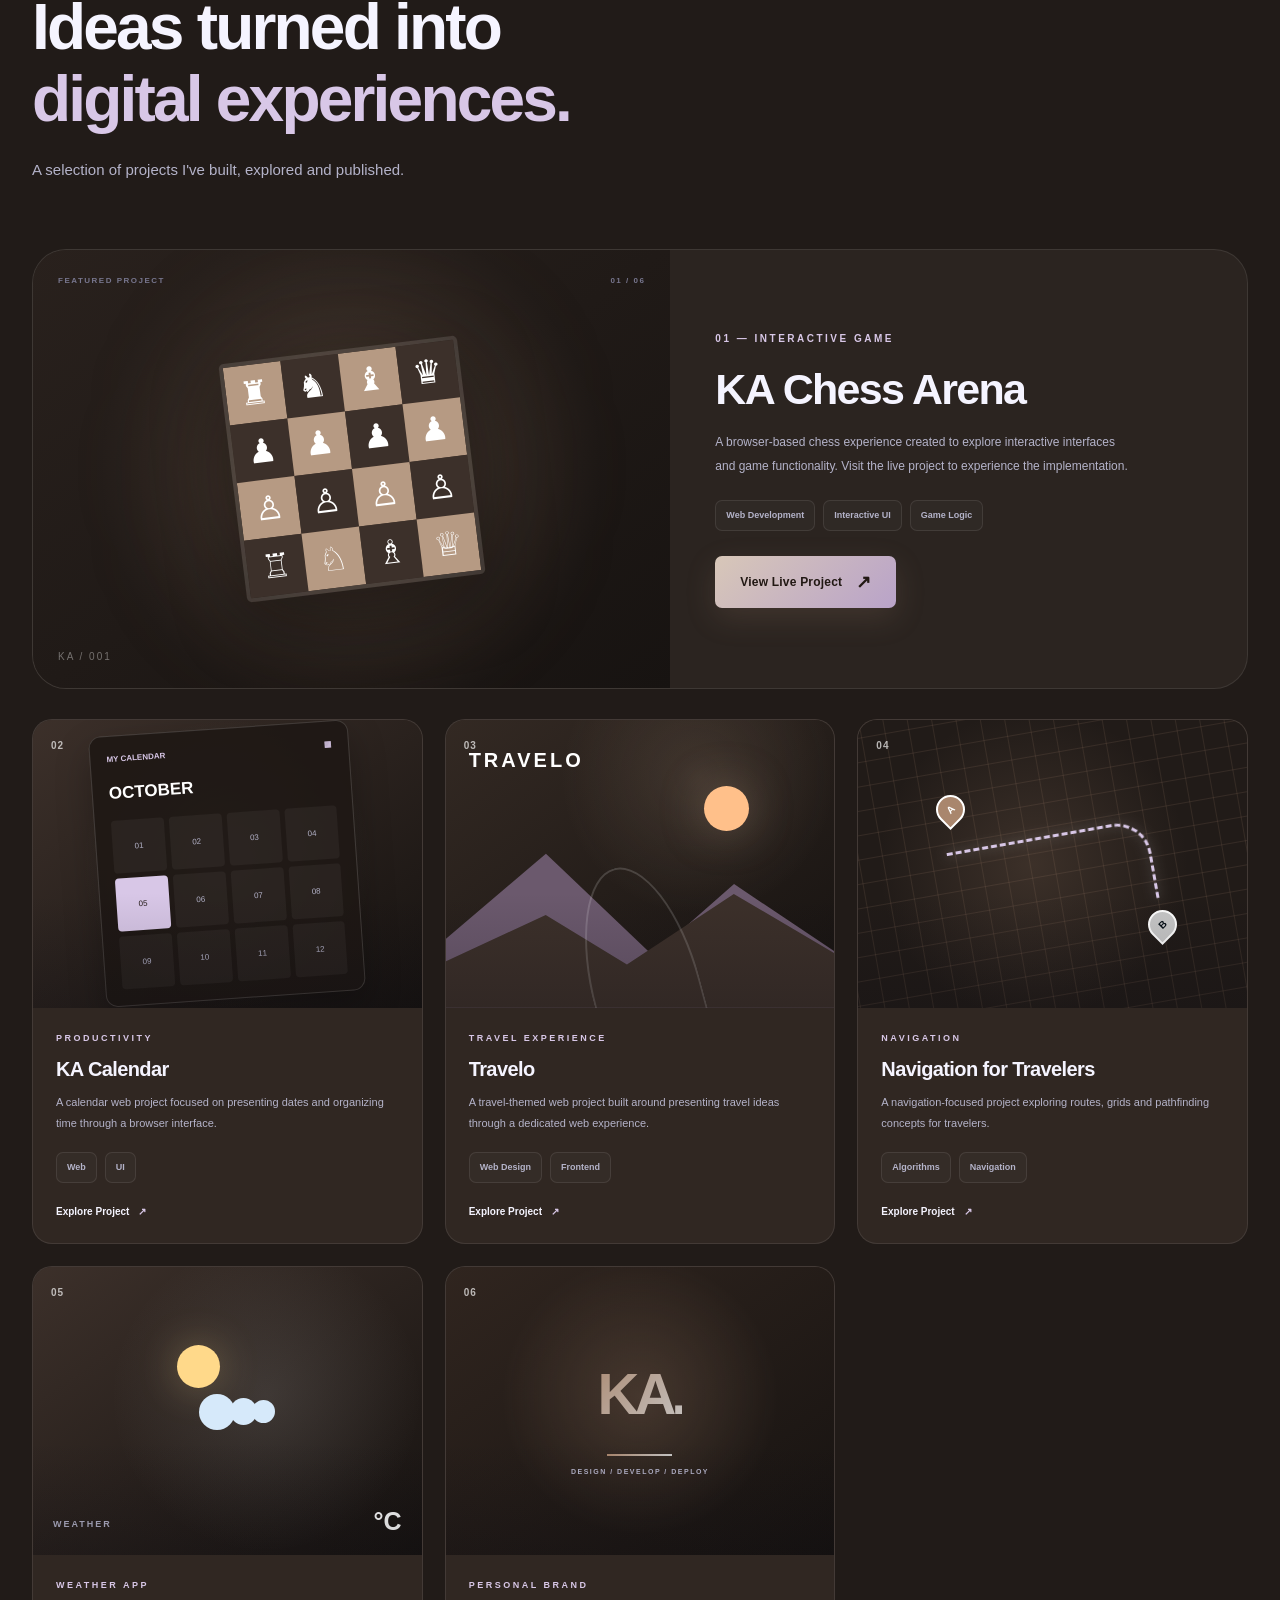
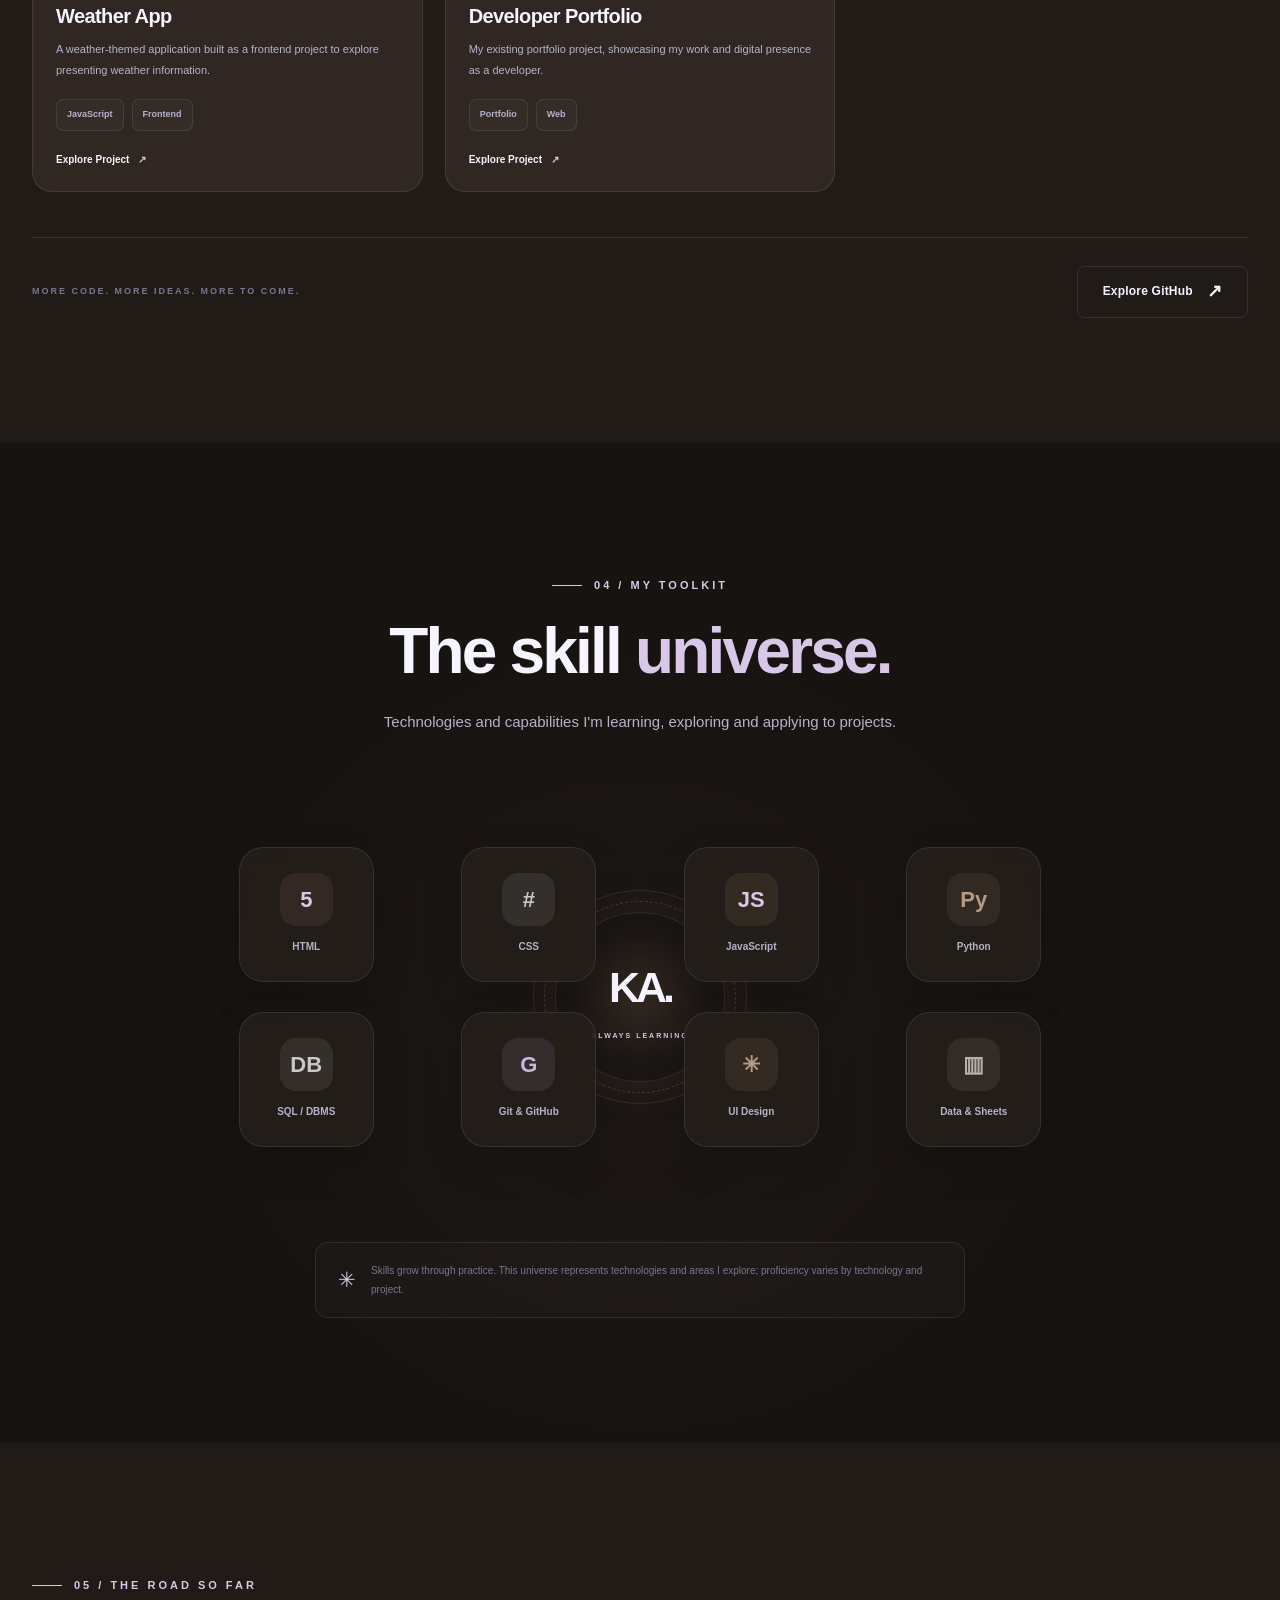
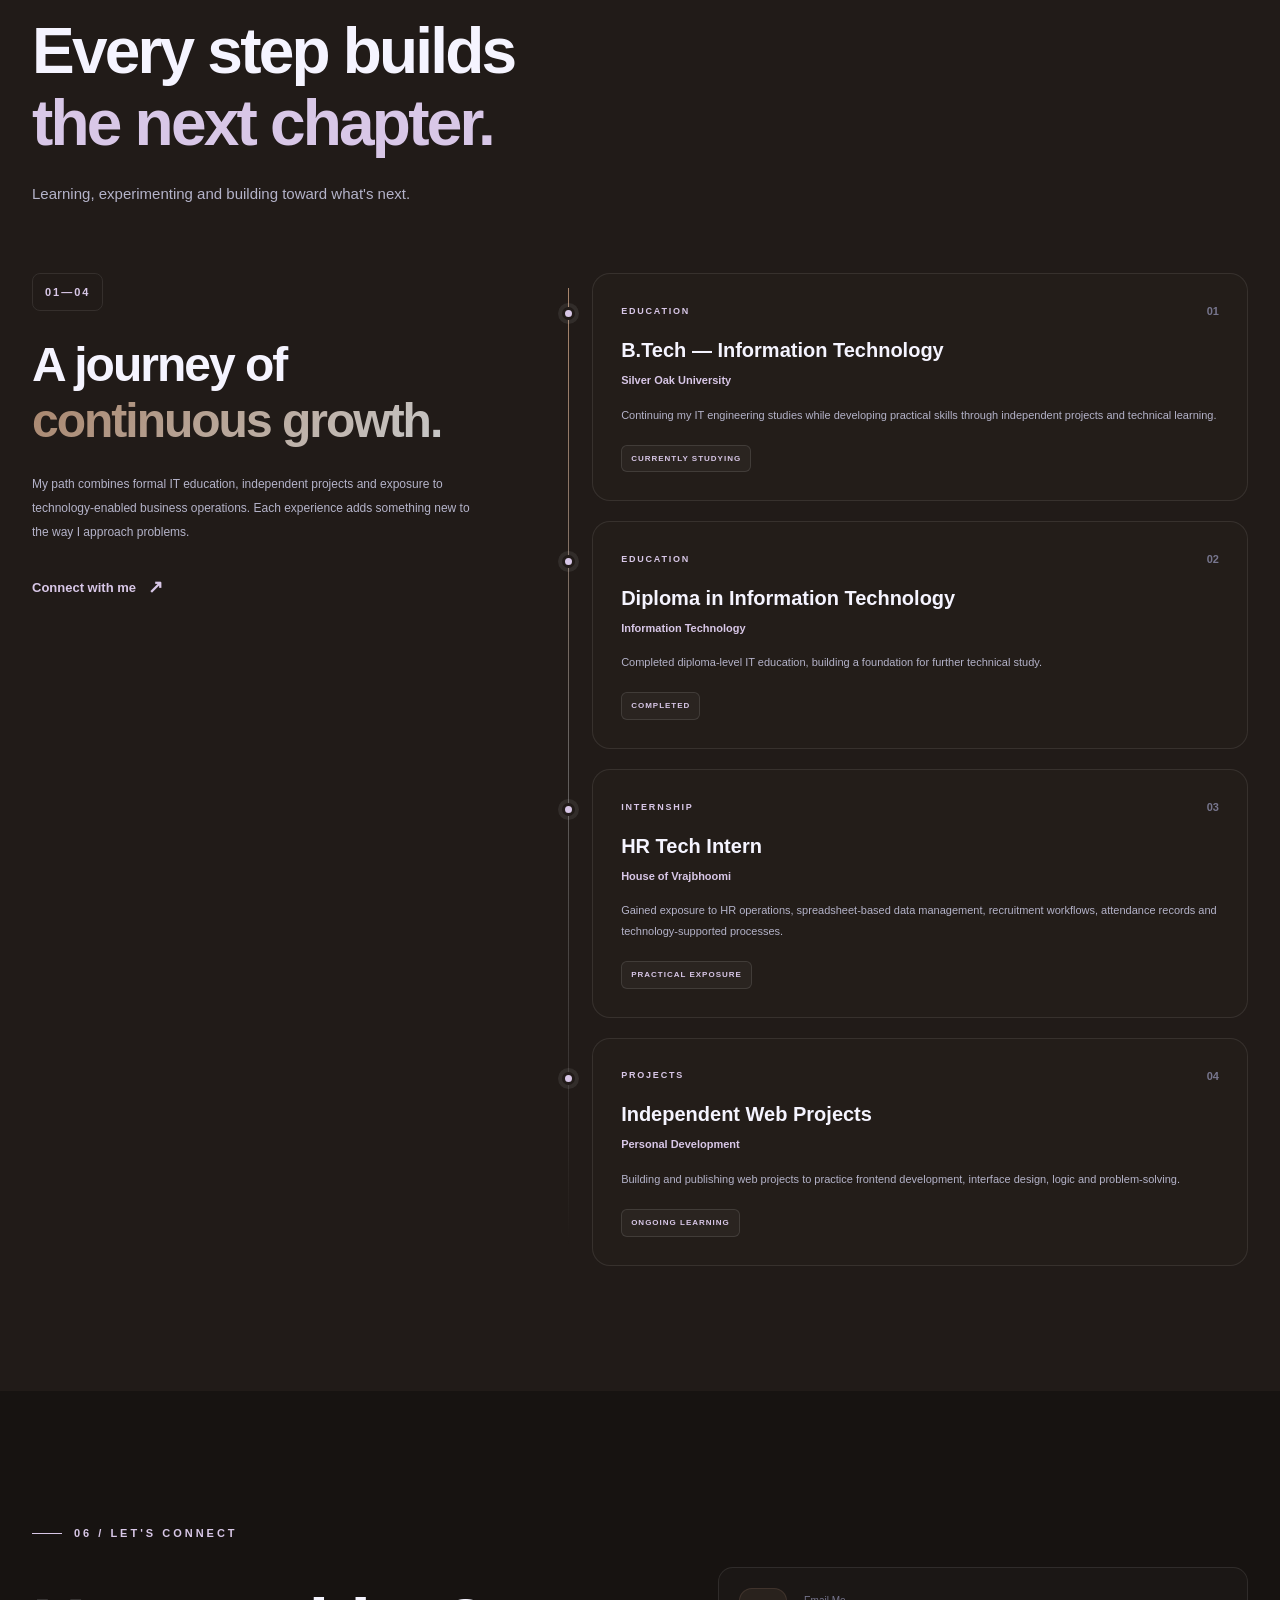
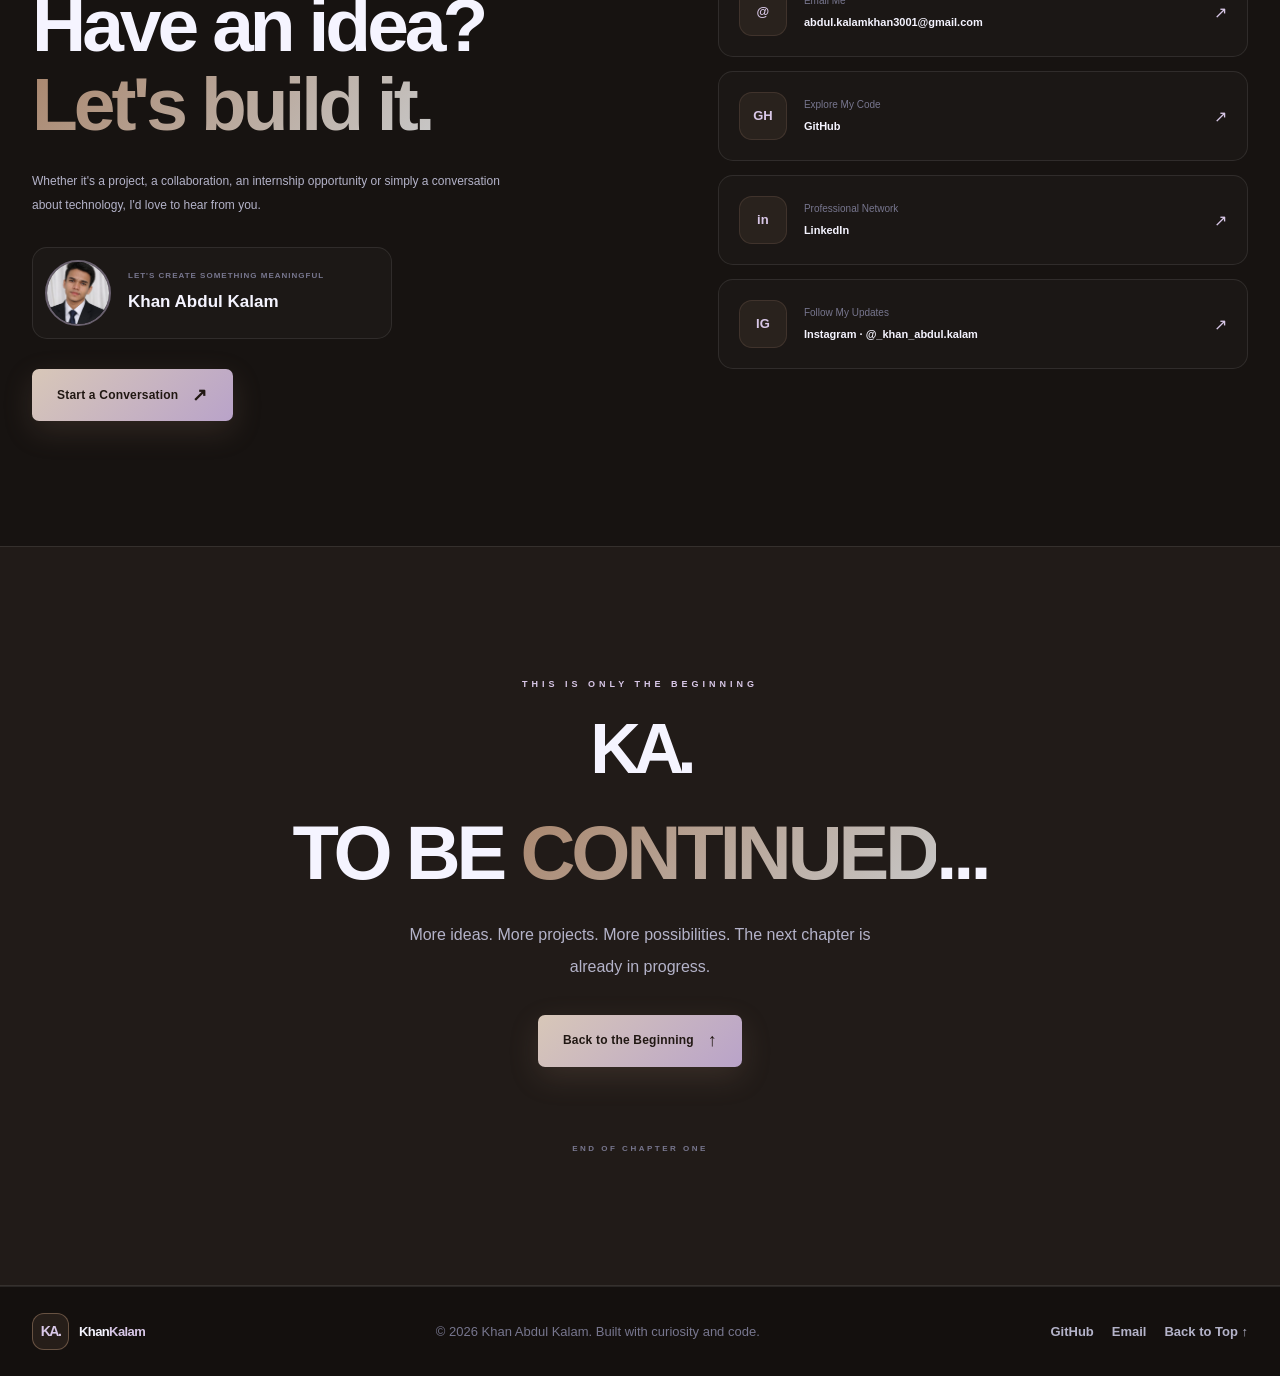
==== commit b3700165: "Add files via upload" ====
--- a/index.html
+++ b/index.html
@@ -1,1349 +1,1349 @@
-<!DOCTYPE html>
-<html lang="en">
-<head>
-  <meta charset="UTF-8">
-  <meta name="viewport" content="width=device-width, initial-scale=1.0">
-
-  <meta
-    name="description"
-    content="Khan Abdul Kalam — Developer creating digital experiences through code, creativity, and problem-solving."
-  >
-  <meta name="theme-color" content="#171311">
-
-  <title>Khan Abdul Kalam | Developer Portfolio</title>
-
-  <link rel="preconnect" href="https://fonts.googleapis.com">
-  <link rel="preconnect" href="https://fonts.gstatic.com" crossorigin>
-
-  <link
-    href="https://fonts.googleapis.com/css2?family=DM+Sans:wght@400;500;600;700;800;900&family=Manrope:wght@400;500;600;700;800&display=swap"
-    rel="stylesheet"
-  >
-
-  <link rel="stylesheet" href="styles.css">
-</head>
-
-<body>
-
-  <!-- =========================================
-       01. CINEMATIC INTRO
-  ========================================== -->
-
-  <div class="cinematic-intro" id="cinematicIntro" aria-label="Portfolio introduction">
-    <div class="intro-glow intro-glow-one"></div>
-    <div class="intro-glow intro-glow-two"></div>
-
-    <div class="intro-content">
-      <div class="intro-monogram" aria-hidden="true">
-        <span>K</span><span>A</span>
-      </div>
-
-      <p class="intro-overline">WELCOME TO THE WORLD OF</p>
-
-      <h1 class="intro-name">
-        KHAN ABDUL <span>KALAM</span>
-      </h1>
-
-      <div class="intro-progress">
-        <span class="intro-progress-bar"></span>
-      </div>
-
-      <p class="intro-caption">CODE. CREATE. REPEAT.</p>
-    </div>
-
-    <button
-      class="intro-skip"
-      id="skipIntro"
-      type="button"
-      aria-label="Skip introduction"
-    >
-      Skip Intro <span aria-hidden="true">↗</span>
-    </button>
-  </div>
-
-
-  <!-- =========================================
-       02. SCROLL PROGRESS
-  ========================================== -->
-
-  <div
-    class="scroll-progress"
-    id="scrollProgress"
-    aria-hidden="true"
-  ></div>
-
-
-  <!-- =========================================
-       03. NAVIGATION
-  ========================================== -->
-
-  <header class="site-header" id="siteHeader">
-    <nav class="navbar container" aria-label="Main navigation">
-
-      <a href="#home" class="brand" aria-label="Khan Abdul Kalam home">
-        <span class="brand-mark">KA.</span>
-        <span class="brand-name">Khan<span>Kalam</span></span>
-      </a>
-
-      <div class="nav-links" id="navLinks">
-        <a href="#home" class="nav-link active">Home</a>
-        <a href="#about" class="nav-link">About</a>
-        <a href="#projects" class="nav-link">Projects</a>
-        <a href="#skills" class="nav-link">Skills</a>
-        <a href="#journey" class="nav-link">Journey</a>
-        <a href="#contact" class="nav-link">Contact</a>
-      </div>
-
-      <div class="nav-actions">
-        <button
-          class="theme-toggle"
-          id="themeToggle"
-          type="button"
-          aria-label="Toggle color theme"
-          title="Toggle theme"
-        >
-          <span aria-hidden="true" data-theme-icon>☼</span>
-        </button>
-
-        <a href="#contact" class="nav-cta">
-          Let's Talk <span aria-hidden="true">↗</span>
-        </a>
-
-        <button
-          class="menu-toggle"
-          id="menuToggle"
-          type="button"
-          aria-label="Open navigation menu"
-          aria-controls="navLinks"
-          aria-expanded="false"
-        >
-          <span></span>
-          <span></span>
-        </button>
-      </div>
-
-    </nav>
-  </header>
-
-
-  <main>
-
-    <!-- =========================================
-         04. HERO / LANDING
-    ========================================== -->
-
-    <section class="hero section" id="home">
-
-      <div class="hero-background" aria-hidden="true">
-        <div class="hero-orb hero-orb-purple"></div>
-        <div class="hero-orb hero-orb-cyan"></div>
-        <div class="hero-grid-pattern"></div>
-      </div>
-
-      <div class="container hero-container">
-
-        <div class="hero-content reveal">
-
-          <div class="availability-badge">
-            <span class="status-indicator"></span>
-            <span>Developer · IT Engineering Student</span>
-          </div>
-
-          <p class="hero-eyebrow">
-            BUILDING DIGITAL EXPERIENCES
-          </p>
-
-          <h1 class="hero-title">
-            KHAN
-            <span>ABDUL</span>
-            <span class="hero-title-accent">KALAM<span class="title-period">.</span></span>
-          </h1>
-
-          <div class="hero-role-line">
-            <span class="role-bracket">&lt;</span>
-            <span class="typing-text" id="typingText">Developer</span>
-            <span class="typing-cursor" aria-hidden="true"></span>
-            <span class="role-bracket">/&gt;</span>
-          </div>
-
-          <p class="hero-description">
-            Building digital experiences through code, creativity,
-            and problem-solving. Turning ideas into interactive,
-            meaningful experiences for the web.
-          </p>
-
-          <div class="hero-actions">
-            <a href="#projects" class="button button-primary">
-              Explore My Work
-              <span aria-hidden="true">↗</span>
-            </a>
-
-            <a href="#about" class="button button-secondary">
-              Discover My Story
-              <span aria-hidden="true">↓</span>
-            </a>
-          </div>
-
-          <div class="hero-socials" aria-label="Social links">
-
-            <a
-              href="https://github.com/khan-abdulkalam"
-              target="_blank"
-              rel="noopener noreferrer"
-              aria-label="GitHub"
-              class="social-icon"
-            >
-              GH
-            </a>
-
-            <a
-              href="https://www.linkedin.com/in/khan-abdulkalam/"
-              target="_blank"
-              rel="noopener noreferrer"
-              aria-label="LinkedIn"
-              class="social-icon"
-            >
-              in
-            </a>
-
-            <a
-              href="https://www.instagram.com/_khan_abdul.kalam/"
-              target="_blank"
-              rel="noopener noreferrer"
-              aria-label="Instagram"
-              class="social-icon"
-            >
-              IG
-            </a>
-
-            <span class="social-divider"></span>
-
-            <span class="hero-location">
-              Ahmedabad, India
-            </span>
-
-          </div>
-
-        </div>
-
-
-        <div class="hero-visual reveal">
-
-          <div class="portrait-orbit orbit-one"></div>
-          <div class="portrait-orbit orbit-two"></div>
-
-          <div class="portrait-frame">
-            <div class="portrait-glow"></div>
-
-            <div class="portrait-image-wrap">
-              <img
-                src="assets/images/profile-.jpeg"
-                alt="Portrait of Khan Abdul Kalam"
-                class="portrait-image"
-                id="heroPortrait"
-              >
-
-              <div class="portrait-overlay"></div>
-            </div>
-
-            <div class="portrait-label">
-              <span class="portrait-label-line"></span>
-              <span>THE DEVELOPER</span>
-            </div>
-          </div>
-
-          <div class="floating-chip chip-top">
-            <span class="chip-symbol">✳</span>
-            <span>Creative Thinking</span>
-          </div>
-
-          <div class="floating-chip chip-bottom">
-            <span class="chip-symbol cyan-symbol">⌘</span>
-            <span>Building with Code</span>
-          </div>
-
-          <div class="visual-coordinate coordinate-top">
-            23° 01' N
-          </div>
-
-          <div class="visual-coordinate coordinate-bottom">
-            72° 34' E
-          </div>
-
-        </div>
-
-      </div>
-
-      <a href="#profile-selector" class="hero-scroll-cue">
-        <span class="scroll-cue-line"></span>
-        <span>SCROLL TO EXPLORE</span>
-      </a>
-
-      <div class="hero-index" aria-hidden="true">
-        <span>01</span>
-        <span class="hero-index-line"></span>
-        <span>05</span>
-      </div>
-
-    </section>
-        <!-- =========================================
-         05. NETFLIX-STYLE PROFILE SELECTOR
-    ========================================== -->
-
-    <section
-      class="profile-selector section"
-      id="profile-selector"
-    >
-
-      <div class="profile-background" aria-hidden="true">
-        <div class="profile-glow"></div>
-      </div>
-
-      <div class="container">
-
-        <div class="profile-heading reveal">
-          <p class="section-kicker">
-            CHOOSE YOUR EXPERIENCE
-          </p>
-
-          <h2 class="profile-title">
-            Who's <span>watching?</span>
-          </h2>
-
-          <p class="profile-description">
-            Every side tells a different story.
-            Choose a profile and explore my world.
-          </p>
-        </div>
-
-
-        <div class="profile-grid">
-
-          <a
-            href="#about"
-            class="profile-card profile-developer reveal"
-            aria-label="Explore the developer profile"
-          >
-            <div class="profile-avatar avatar-purple">
-              <span class="avatar-letter">D</span>
-              <span class="avatar-decoration">⌘</span>
-            </div>
-
-            <h3>The Developer</h3>
-            <p>Code · Build · Create</p>
-
-            <span class="profile-card-action">
-              Explore Profile <span aria-hidden="true">↗</span>
-            </span>
-          </a>
-
-
-          <a
-            href="#projects"
-            class="profile-card profile-creator reveal"
-            aria-label="Explore the creator and projects profile"
-          >
-            <div class="profile-avatar avatar-cyan">
-              <span class="avatar-letter">C</span>
-              <span class="avatar-decoration">✳</span>
-            </div>
-
-            <h3>The Creator</h3>
-            <p>Ideas · Projects · Experiments</p>
-
-            <span class="profile-card-action">
-              Explore Work <span aria-hidden="true">↗</span>
-            </span>
-          </a>
-
-
-          <a
-            href="#skills"
-            class="profile-card profile-explorer reveal"
-            aria-label="Explore skills and technologies"
-          >
-            <div class="profile-avatar avatar-orange">
-              <span class="avatar-letter">X</span>
-              <span class="avatar-decoration">⌘</span>
-            </div>
-
-            <h3>The Explorer</h3>
-            <p>Technology · Learning · Growth</p>
-
-            <span class="profile-card-action">
-              Explore Skills <span aria-hidden="true">↗</span>
-            </span>
-          </a>
-
-
-          <a
-            href="#journey"
-            class="profile-card profile-story reveal"
-            aria-label="Explore the personal journey"
-          >
-            <div class="profile-avatar avatar-pink">
-              <span class="avatar-letter">J</span>
-              <span class="avatar-decoration">↗</span>
-            </div>
-
-            <h3>The Journey</h3>
-            <p>Experience · Education · Goals</p>
-
-            <span class="profile-card-action">
-              My Story <span aria-hidden="true">↗</span>
-            </span>
-          </a>
-
-        </div>
-
-        <p class="profile-footnote reveal">
-          SELECT A PROFILE TO BEGIN YOUR JOURNEY
-        </p>
-
-      </div>
-    </section>
-
-
-    <!-- =========================================
-         06. ABOUT / FULL STORY
-    ========================================== -->
-
-    <section class="about section" id="about">
-
-      <div class="container">
-
-        <div class="section-header reveal">
-          <p class="section-kicker">02 / BEHIND THE SCREEN</p>
-
-          <h2 class="section-title">
-            More than code.<br>
-            <span>A story in progress.</span>
-          </h2>
-
-          <p class="section-subtitle">
-            A little about the person behind the pixels.
-          </p>
-        </div>
-
-
-        <div class="about-grid">
-
-          <div class="about-visual reveal">
-
-            <div class="about-image-frame">
-              <img
-                src="assets/images/profile.jpg"
-                alt="Khan Abdul Kalam"
-                class="about-image"
-                loading="lazy"
-              >
-
-              <div class="about-image-caption">
-                <span>KHAN ABDUL KALAM</span>
-                <span>DEVELOPER</span>
-              </div>
-            </div>
-
-            <div class="about-decoration decoration-square"></div>
-            <div class="about-decoration decoration-circle"></div>
-
-            <div class="about-stamp">
-              <span>ALWAYS</span>
-              <strong>BUILDING</strong>
-              <span>WHAT'S NEXT</span>
-            </div>
-
-          </div>
-
-
-          <div class="about-content reveal">
-
-            <p class="content-label">THE PERSON BEHIND THE CODE</p>
-
-            <h3>
-              Curious mind.<br>
-              <span>Builder's mindset.</span>
-            </h3>
-
-            <p>
-              I'm Khan Abdul Kalam, an IT engineering student and
-              developer from Ahmedabad, India. I enjoy transforming
-              ideas into practical digital experiences through web
-              development, creative thinking and experimentation.
-            </p>
-
-            <p>
-              My journey includes building independent web projects,
-              exploring different technologies and gaining exposure
-              to HR Tech operations, data management and digital workflows.
-            </p>
-
-            <p>
-              I'm continuously learning, improving my technical
-              foundation and working towards building products
-              that are useful, intuitive and thoughtfully designed.
-            </p>
-
-
-            <div class="about-facts">
-
-              <div class="about-fact">
-                <span class="fact-number">01</span>
-                <div>
-                  <h4>Currently Learning</h4>
-                  <p>IT Engineering & Development</p>
-                </div>
-              </div>
-
-              <div class="about-fact">
-                <span class="fact-number">02</span>
-                <div>
-                  <h4>Based In</h4>
-                  <p>Ahmedabad, Gujarat, India</p>
-                </div>
-              </div>
-
-              <div class="about-fact">
-                <span class="fact-number">03</span>
-                <div>
-                  <h4>Interested In</h4>
-                  <p>Development, Design & Technology</p>
-                </div>
-              </div>
-
-            </div>
-
-
-            <a
-              href="mailto:abdul.kalamkhan3001@gmail.com"
-              class="text-link"
-            >
-              Let's connect
-              <span aria-hidden="true">↗</span>
-            </a>
-
-          </div>
-
-        </div>
-
-      </div>
-    </section>
-
-
-    <!-- =========================================
-         07. PROJECTS / FULL STORY
-    ========================================== -->
-
-    <section class="projects section" id="projects">
-
-      <div class="container">
-
-        <div class="section-header reveal">
-          <p class="section-kicker">03 / SELECTED WORKS</p>
-
-          <h2 class="section-title">
-            Ideas turned into<br>
-            <span>digital experiences.</span>
-          </h2>
-
-          <p class="section-subtitle">
-            A selection of projects I've built, explored and published.
-          </p>
-        </div>
-
-
-        <div class="project-feature reveal">
-
-          <div class="project-feature-visual chess-visual">
-            <div class="project-visual-top">
-              <span>FEATURED PROJECT</span>
-              <span>01 / 06</span>
-            </div>
-
-            <div class="project-art chess-art" aria-hidden="true">
-              <div class="chess-board">
-                <span>♜</span><span>♞</span><span>♝</span><span>♛</span>
-                <span>♟</span><span>♟</span><span>♟</span><span>♟</span>
-                <span>♙</span><span>♙</span><span>♙</span><span>♙</span>
-                <span>♖</span><span>♘</span><span>♗</span><span>♕</span>
-              </div>
-              <div class="project-art-glow"></div>
-            </div>
-
-            <span class="project-visual-index">KA / 001</span>
-          </div>
-
-
-          <div class="project-feature-content">
-
-            <p class="content-label">01 — INTERACTIVE GAME</p>
-
-            <h3>KA Chess Arena</h3>
-
-            <p>
-              A browser-based chess experience created to explore
-              interactive interfaces and game functionality.
-              Visit the live project to experience the implementation.
-            </p>
-
-            <div class="project-tags">
-              <span>Web Development</span>
-              <span>Interactive UI</span>
-              <span>Game Logic</span>
-            </div>
-
-            <a
-              href="https://khan-abdulkalam.github.io/KA-Chess-Arena/"
-              target="_blank"
-              rel="noopener noreferrer"
-              class="button button-primary"
-            >
-              View Live Project
-              <span aria-hidden="true">↗</span>
-            </a>
-
-          </div>
-
-        </div>
-                <div class="project-grid">
-
-
-          <!-- Project 02 -->
-
-          <article class="project-card reveal">
-
-            <div class="project-card-visual calendar-visual">
-              <span class="project-card-number">02</span>
-
-              <div class="calendar-art" aria-hidden="true">
-                <div class="calendar-top">
-                  <span>MY CALENDAR</span>
-                  <span>▦</span>
-                </div>
-                <div class="calendar-month">OCTOBER</div>
-                <div class="calendar-days">
-                  <span>01</span><span>02</span><span>03</span>
-                  <span>04</span><span>05</span><span>06</span>
-                  <span>07</span><span>08</span><span>09</span>
-                  <span>10</span><span>11</span><span>12</span>
-                </div>
-              </div>
-            </div>
-
-            <div class="project-card-content">
-              <p class="content-label">PRODUCTIVITY</p>
-              <h3>KA Calendar</h3>
-
-              <p>
-                A calendar web project focused on presenting dates
-                and organizing time through a browser interface.
-              </p>
-
-              <div class="project-tags">
-                <span>Web</span>
-                <span>UI</span>
-              </div>
-
-              <a
-                href="https://khan-abdulkalam.github.io/KA-Calendar/"
-                target="_blank"
-                rel="noopener noreferrer"
-                class="project-link"
-              >
-                Explore Project <span aria-hidden="true">↗</span>
-              </a>
-            </div>
-
-          </article>
-
-
-          <!-- Project 03 -->
-
-          <article class="project-card reveal">
-
-            <div class="project-card-visual travelo-visual">
-              <span class="project-card-number">03</span>
-
-              <div class="travelo-art" aria-hidden="true">
-                <span class="travelo-sun"></span>
-                <span class="travelo-mountain mountain-one"></span>
-                <span class="travelo-mountain mountain-two"></span>
-                <span class="travelo-road"></span>
-                <span class="travelo-label">TRAVELO</span>
-              </div>
-            </div>
-
-            <div class="project-card-content">
-              <p class="content-label">TRAVEL EXPERIENCE</p>
-              <h3>Travelo</h3>
-
-              <p>
-                A travel-themed web project built around presenting
-                travel ideas through a dedicated web experience.
-              </p>
-
-              <div class="project-tags">
-                <span>Web Design</span>
-                <span>Frontend</span>
-              </div>
-
-              <a
-                href="https://khan-abdulkalam.github.io/Travelo/"
-                target="_blank"
-                rel="noopener noreferrer"
-                class="project-link"
-              >
-                Explore Project <span aria-hidden="true">↗</span>
-              </a>
-            </div>
-
-          </article>
-
-
-          <!-- Project 04 -->
-
-          <article class="project-card reveal">
-
-            <div class="project-card-visual navigation-visual">
-              <span class="project-card-number">04</span>
-
-              <div class="navigation-art" aria-hidden="true">
-                <div class="map-grid"></div>
-                <div class="map-route"></div>
-                <span class="map-pin pin-start">A</span>
-                <span class="map-pin pin-end">B</span>
-              </div>
-            </div>
-
-            <div class="project-card-content">
-              <p class="content-label">NAVIGATION</p>
-              <h3>Navigation for Travelers</h3>
-
-              <p>
-                A navigation-focused project exploring routes,
-                grids and pathfinding concepts for travelers.
-              </p>
-
-              <div class="project-tags">
-                <span>Algorithms</span>
-                <span>Navigation</span>
-              </div>
-
-              <a
-                href="https://khan-abdulkalam.github.io/Navigation-For-Travelers/"
-                target="_blank"
-                rel="noopener noreferrer"
-                class="project-link"
-              >
-                Explore Project <span aria-hidden="true">↗</span>
-              </a>
-            </div>
-
-          </article>
-
-
-          <!-- Project 05 -->
-
-          <article class="project-card reveal">
-
-            <div class="project-card-visual weather-visual">
-              <span class="project-card-number">05</span>
-
-              <div class="weather-art" aria-hidden="true">
-                <div class="weather-sun"></div>
-                <div class="weather-cloud">
-                  <span></span>
-                  <span></span>
-                  <span></span>
-                </div>
-                <p>WEATHER</p>
-                <span class="weather-temperature">°C</span>
-              </div>
-            </div>
-
-            <div class="project-card-content">
-              <p class="content-label">WEATHER APP</p>
-              <h3>Weather App</h3>
-
-              <p>
-                A weather-themed application built as a frontend
-                project to explore presenting weather information.
-              </p>
-
-              <div class="project-tags">
-                <span>JavaScript</span>
-                <span>Frontend</span>
-              </div>
-
-              <a
-                href="https://kalamizzz.github.io/weather-app/"
-                target="_blank"
-                rel="noopener noreferrer"
-                class="project-link"
-              >
-                Explore Project <span aria-hidden="true">↗</span>
-              </a>
-            </div>
-
-          </article>
-
-
-          <!-- Project 06 -->
-
-          <article class="project-card reveal">
-
-            <div class="project-card-visual portfolio-visual">
-              <span class="project-card-number">06</span>
-
-              <div class="portfolio-art" aria-hidden="true">
-                <span class="portfolio-art-k">KA.</span>
-                <span class="portfolio-art-line"></span>
-                <span class="portfolio-art-caption">DESIGN / DEVELOP / DEPLOY</span>
-              </div>
-            </div>
-
-            <div class="project-card-content">
-              <p class="content-label">PERSONAL BRAND</p>
-              <h3>Developer Portfolio</h3>
-
-              <p>
-                My existing portfolio project, showcasing my work
-                and digital presence as a developer.
-              </p>
-
-              <div class="project-tags">
-                <span>Portfolio</span>
-                <span>Web</span>
-              </div>
-
-              <a
-                href="https://khan-abdulkalam.github.io/khan-abdulkalam-portfolio/"
-                target="_blank"
-                rel="noopener noreferrer"
-                class="project-link"
-              >
-                Explore Project <span aria-hidden="true">↗</span>
-              </a>
-            </div>
-
-          </article>
-
-        </div>
-
-
-        <div class="projects-footer reveal">
-          <p>MORE CODE. MORE IDEAS. MORE TO COME.</p>
-
-          <a
-            href="https://github.com/khan-abdulkalam"
-            target="_blank"
-            rel="noopener noreferrer"
-            class="button button-secondary"
-          >
-            Explore GitHub
-            <span aria-hidden="true">↗</span>
-          </a>
-        </div>
-
-      </div>
-    </section>
-
-
-    <!-- =========================================
-         08. SKILLS / SKILL UNIVERSE
-    ========================================== -->
-
-    <section class="skills section" id="skills">
-
-      <div class="skills-background" aria-hidden="true">
-        <div class="skills-orb"></div>
-      </div>
-
-      <div class="container">
-
-        <div class="section-header reveal">
-          <p class="section-kicker">04 / MY TOOLKIT</p>
-
-          <h2 class="section-title">
-            The skill <span>universe.</span>
-          </h2>
-
-          <p class="section-subtitle">
-            Technologies and capabilities I'm learning,
-            exploring and applying to projects.
-          </p>
-        </div>
-
-
-        <div class="skills-universe">
-
-          <div class="skill-node node-html reveal">
-            <span class="skill-node-icon">5</span>
-            <span class="skill-node-name">HTML</span>
-          </div>
-
-          <div class="skill-node node-css reveal">
-            <span class="skill-node-icon">#</span>
-            <span class="skill-node-name">CSS</span>
-          </div>
-
-          <div class="skill-node node-js reveal">
-            <span class="skill-node-icon">JS</span>
-            <span class="skill-node-name">JavaScript</span>
-          </div>
-
-          <div class="skill-node node-python reveal">
-            <span class="skill-node-icon">Py</span>
-            <span class="skill-node-name">Python</span>
-          </div>
-
-          <div class="skill-node node-sql reveal">
-            <span class="skill-node-icon">DB</span>
-            <span class="skill-node-name">SQL / DBMS</span>
-          </div>
-
-          <div class="skill-node node-git reveal">
-            <span class="skill-node-icon">G</span>
-            <span class="skill-node-name">Git & GitHub</span>
-          </div>
-
-          <div class="skill-node node-ui reveal">
-            <span class="skill-node-icon">✳</span>
-            <span class="skill-node-name">UI Design</span>
-          </div>
-
-          <div class="skill-node node-data reveal">
-            <span class="skill-node-icon">▥</span>
-            <span class="skill-node-name">Data & Sheets</span>
-          </div>
-
-          <div class="skill-universe-core">
-            <span class="core-ring core-ring-one"></span>
-            <span class="core-ring core-ring-two"></span>
-            <span class="core-monogram">KA.</span>
-            <span class="core-caption">ALWAYS LEARNING</span>
-          </div>
-
-        </div>
-
-
-        <div class="skills-note reveal">
-          <span class="skills-note-symbol">✳</span>
-          <p>
-            Skills grow through practice. This universe represents
-            technologies and areas I explore; proficiency varies
-            by technology and project.
-          </p>
-        </div>
-
-      </div>
-    </section>
-        <!-- =========================================
-         09. JOURNEY / EXPERIENCE / EDUCATION
-    ========================================== -->
-
-    <section class="journey section" id="journey">
-
-      <div class="container">
-
-        <div class="section-header reveal">
-          <p class="section-kicker">05 / THE ROAD SO FAR</p>
-
-          <h2 class="section-title">
-            Every step builds<br>
-            <span>the next chapter.</span>
-          </h2>
-
-          <p class="section-subtitle">
-            Learning, experimenting and building toward what's next.
-          </p>
-        </div>
-
-
-        <div class="journey-layout">
-
-          <div class="journey-intro reveal">
-
-            <div class="journey-number">01—04</div>
-
-            <h3>
-              A journey of<br>
-              <span>continuous growth.</span>
-            </h3>
-
-            <p>
-              My path combines formal IT education, independent
-              projects and exposure to technology-enabled business
-              operations. Each experience adds something new to
-              the way I approach problems.
-            </p>
-
-            <a
-              href="mailto:abdul.kalamkhan3001@gmail.com"
-              class="text-link"
-            >
-              Connect with me <span aria-hidden="true">↗</span>
-            </a>
-
-          </div>
-
-
-          <div class="journey-timeline">
-
-
-            <!-- Education -->
-
-            <article class="timeline-entry reveal">
-
-              <span class="timeline-marker"></span>
-
-              <div class="timeline-entry-top">
-                <span class="timeline-category">EDUCATION</span>
-                <span class="timeline-index">01</span>
-              </div>
-
-              <h3>B.Tech — Information Technology</h3>
-
-              <p class="timeline-organization">
-                Silver Oak University
-              </p>
-
-              <p>
-                Continuing my IT engineering studies while
-                developing practical skills through independent
-                projects and technical learning.
-              </p>
-
-              <span class="timeline-status">CURRENTLY STUDYING</span>
-
-            </article>
-
-
-            <!-- Diploma -->
-
-            <article class="timeline-entry reveal">
-
-              <span class="timeline-marker"></span>
-
-              <div class="timeline-entry-top">
-                <span class="timeline-category">EDUCATION</span>
-                <span class="timeline-index">02</span>
-              </div>
-
-              <h3>Diploma in Information Technology</h3>
-
-              <p class="timeline-organization">
-                Information Technology
-              </p>
-
-              <p>
-                Completed diploma-level IT education, building
-                a foundation for further technical study.
-              </p>
-
-              <span class="timeline-status">COMPLETED</span>
-
-            </article>
-
-
-            <!-- Internship -->
-
-            <article class="timeline-entry reveal">
-
-              <span class="timeline-marker"></span>
-
-              <div class="timeline-entry-top">
-                <span class="timeline-category">INTERNSHIP</span>
-                <span class="timeline-index">03</span>
-              </div>
-
-              <h3>HR Tech Intern</h3>
-
-              <p class="timeline-organization">
-                House of Vrajbhoomi
-              </p>
-
-              <p>
-                Gained exposure to HR operations, spreadsheet-based
-                data management, recruitment workflows, attendance
-                records and technology-supported processes.
-              </p>
-
-              <span class="timeline-status">PRACTICAL EXPOSURE</span>
-
-            </article>
-
-
-            <!-- Projects -->
-
-            <article class="timeline-entry reveal">
-
-              <span class="timeline-marker"></span>
-
-              <div class="timeline-entry-top">
-                <span class="timeline-category">PROJECTS</span>
-                <span class="timeline-index">04</span>
-              </div>
-
-              <h3>Independent Web Projects</h3>
-
-              <p class="timeline-organization">
-                Personal Development
-              </p>
-
-              <p>
-                Building and publishing web projects to practice
-                frontend development, interface design, logic
-                and problem-solving.
-              </p>
-
-              <span class="timeline-status">ONGOING LEARNING</span>
-
-            </article>
-
-          </div>
-
-        </div>
-      </div>
-    </section>
-        <!-- =========================================
-         10. CONTACT
-    ========================================== -->
-
-    <section class="contact section" id="contact">
-
-      <div class="contact-background" aria-hidden="true">
-        <div class="contact-glow contact-glow-one"></div>
-        <div class="contact-glow contact-glow-two"></div>
-      </div>
-
-      <div class="container">
-
-        <div class="contact-layout">
-
-          <div class="contact-content reveal">
-
-            <p class="section-kicker">06 / LET'S CONNECT</p>
-
-            <h2 class="contact-title">
-              Have an idea?<br>
-              <span>Let's build it.</span>
-            </h2>
-
-            <p class="contact-description">
-              Whether it's a project, a collaboration, an internship
-              opportunity or simply a conversation about technology,
-              I'd love to hear from you.
-            </p>
-
-            <div class="contact-portrait-wrap">
-              <img
-                src="assets/images/profile-.jpeg"
-                alt="Khan Abdul Kalam"
-                class="contact-portrait"
-                loading="lazy"
-              >
-
-              <div class="contact-portrait-copy">
-                <span>LET'S CREATE SOMETHING MEANINGFUL</span>
-                <strong>Khan Abdul Kalam</strong>
-              </div>
-            </div>
-
-            <a
-              href="mailto:abdul.kalamkhan3001@gmail.com"
-              class="button button-primary contact-main-button"
-            >
-              Start a Conversation
-              <span aria-hidden="true">↗</span>
-            </a>
-
-          </div>
-
-
-          <div class="contact-details reveal">
-
-            <a
-              href="mailto:abdul.kalamkhan3001@gmail.com"
-              class="contact-detail-card"
-            >
-              <span class="contact-detail-icon">@</span>
-
-              <span class="contact-detail-copy">
-                <span>Email Me</span>
-                <strong>abdul.kalamkhan3001@gmail.com</strong>
-              </span>
-
-              <span class="contact-detail-arrow">↗</span>
-            </a>
-
-
-            <a
-              href="https://github.com/khan-abdulkalam"
-              target="_blank"
-              rel="noopener noreferrer"
-              class="contact-detail-card"
-            >
-              <span class="contact-detail-icon">GH</span>
-
-              <span class="contact-detail-copy">
-                <span>Explore My Code</span>
-                <strong>GitHub</strong>
-              </span>
-
-              <span class="contact-detail-arrow">↗</span>
-            </a>
-
-
-            <a
-              href="https://www.linkedin.com/in/khan-abdulkalam/"
-              target="_blank"
-              rel="noopener noreferrer"
-              class="contact-detail-card"
-            >
-              <span class="contact-detail-icon">in</span>
-
-              <span class="contact-detail-copy">
-                <span>Professional Network</span>
-                <strong>LinkedIn</strong>
-              </span>
-
-              <span class="contact-detail-arrow">↗</span>
-            </a>
-
-
-            <a
-              href="https://www.instagram.com/_khan_abdul.kalam/"
-              target="_blank"
-              rel="noopener noreferrer"
-              class="contact-detail-card"
-            >
-              <span class="contact-detail-icon">IG</span>
-
-              <span class="contact-detail-copy">
-                <span>Follow My Updates</span>
-                <strong>Instagram · @_khan_abdul.kalam</strong>
-              </span>
-
-              <span class="contact-detail-arrow">↗</span>
-            </a>
-
-          </div>
-
-        </div>
-      </div>
-    </section>
-
-
-    <!-- =========================================
-         11. CINEMATIC OUTRO
-    ========================================== -->
-
-    <section class="outro section" id="outro">
-
-      <div class="outro-background" aria-hidden="true">
-        <div class="outro-orb"></div>
-        <div class="outro-grid"></div>
-      </div>
-
-      <div class="container outro-container reveal">
-
-        <p class="outro-overline">
-          THIS IS ONLY THE BEGINNING
-        </p>
-
-        <div class="outro-monogram" aria-hidden="true">
-          KA<span>.</span>
-        </div>
-
-        <h2 class="outro-title">
-          TO BE <span>CONTINUED</span><span class="outro-period">...</span>
-        </h2>
-
-        <p class="outro-description">
-          More ideas. More projects. More possibilities.
-          The next chapter is already in progress.
-        </p>
-
-        <a href="#home" class="button button-primary outro-button">
-          Back to the Beginning
-          <span aria-hidden="true">↑</span>
-        </a>
-
-        <div class="outro-end-mark">
-          <span class="outro-end-line"></span>
-          <span>END OF CHAPTER ONE</span>
-          <span class="outro-end-line"></span>
-        </div>
-
-      </div>
-
-    </section>
-      </main>
-
-
-  <!-- =========================================
-       12. FOOTER
-  ========================================== -->
-
-  <footer class="site-footer">
-
-    <div class="container footer-container">
-
-      <a href="#home" class="brand footer-brand">
-        <span class="brand-mark">KA.</span>
-        <span class="brand-name">Khan<span>Kalam</span></span>
-      </a>
-
-      <p class="footer-copyright">
-        © <span id="currentYear"></span> Khan Abdul Kalam.
-        Built with curiosity and code.
-      </p>
-
-      <div class="footer-links">
-
-        <a
-          href="https://github.com/khan-abdulkalam"
-          target="_blank"
-          rel="noopener noreferrer"
-        >
-          GitHub
-        </a>
-
-        <a href="mailto:abdul.kalamkhan3001@gmail.com">
-          Email
-        </a>
-
-        <a href="#home">
-          Back to Top ↑
-        </a>
-
-      </div>
-
-    </div>
-
-  </footer>
-
-
-  <!-- =========================================
-       13. BACK TO TOP BUTTON
-  ========================================== -->
-
-  <button
-    class="back-to-top"
-    id="backToTop"
-    type="button"
-    aria-label="Back to top"
-  >
-    ↑
-  </button>
-
-
-  <!-- =========================================
-       14. JAVASCRIPT
-  ========================================== -->
-
-  <script src="script.js"></script>
-
-</body>
-</html>
+<!DOCTYPE html>
+<html lang="en">
+<head>
+  <meta charset="UTF-8">
+  <meta name="viewport" content="width=device-width, initial-scale=1.0">
+
+  <meta
+    name="description"
+    content="Khan Abdul Kalam — Developer creating digital experiences through code, creativity, and problem-solving."
+  >
+  <meta name="theme-color" content="#171311">
+
+  <title>Khan Abdul Kalam | Developer Portfolio</title>
+
+  <link rel="preconnect" href="https://fonts.googleapis.com">
+  <link rel="preconnect" href="https://fonts.gstatic.com" crossorigin>
+
+  <link
+    href="https://fonts.googleapis.com/css2?family=DM+Sans:wght@400;500;600;700;800;900&family=Manrope:wght@400;500;600;700;800&display=swap"
+    rel="stylesheet"
+  >
+
+  <link rel="stylesheet" href="styles.css">
+</head>
+
+<body>
+
+  <!-- =========================================
+       01. CINEMATIC INTRO
+  ========================================== -->
+
+  <div class="cinematic-intro" id="cinematicIntro" aria-label="Portfolio introduction">
+    <div class="intro-glow intro-glow-one"></div>
+    <div class="intro-glow intro-glow-two"></div>
+
+    <div class="intro-content">
+      <div class="intro-monogram" aria-hidden="true">
+        <span>K</span><span>A</span>
+      </div>
+
+      <p class="intro-overline">WELCOME TO THE WORLD OF</p>
+
+      <h1 class="intro-name">
+        KHAN ABDUL <span>KALAM</span>
+      </h1>
+
+      <div class="intro-progress">
+        <span class="intro-progress-bar"></span>
+      </div>
+
+      <p class="intro-caption">CODE. CREATE. REPEAT.</p>
+    </div>
+
+    <button
+      class="intro-skip"
+      id="skipIntro"
+      type="button"
+      aria-label="Skip introduction"
+    >
+      Skip Intro <span aria-hidden="true">↗</span>
+    </button>
+  </div>
+
+
+  <!-- =========================================
+       02. SCROLL PROGRESS
+  ========================================== -->
+
+  <div
+    class="scroll-progress"
+    id="scrollProgress"
+    aria-hidden="true"
+  ></div>
+
+
+  <!-- =========================================
+       03. NAVIGATION
+  ========================================== -->
+
+  <header class="site-header" id="siteHeader">
+    <nav class="navbar container" aria-label="Main navigation">
+
+      <a href="#home" class="brand" aria-label="Khan Abdul Kalam home">
+        <span class="brand-mark">KA.</span>
+        <span class="brand-name">Khan<span>Kalam</span></span>
+      </a>
+
+      <div class="nav-links" id="navLinks">
+        <a href="#home" class="nav-link active">Home</a>
+        <a href="#about" class="nav-link">About</a>
+        <a href="#projects" class="nav-link">Projects</a>
+        <a href="#skills" class="nav-link">Skills</a>
+        <a href="#journey" class="nav-link">Journey</a>
+        <a href="#contact" class="nav-link">Contact</a>
+      </div>
+
+      <div class="nav-actions">
+        <button
+          class="theme-toggle"
+          id="themeToggle"
+          type="button"
+          aria-label="Toggle color theme"
+          title="Toggle theme"
+        >
+          <span aria-hidden="true" data-theme-icon>☼</span>
+        </button>
+
+        <a href="#contact" class="nav-cta">
+          Let's Talk <span aria-hidden="true">↗</span>
+        </a>
+
+        <button
+          class="menu-toggle"
+          id="menuToggle"
+          type="button"
+          aria-label="Open navigation menu"
+          aria-controls="navLinks"
+          aria-expanded="false"
+        >
+          <span></span>
+          <span></span>
+        </button>
+      </div>
+
+    </nav>
+  </header>
+
+
+  <main>
+
+    <!-- =========================================
+         04. HERO / LANDING
+    ========================================== -->
+
+    <section class="hero section" id="home">
+
+      <div class="hero-background" aria-hidden="true">
+        <div class="hero-orb hero-orb-purple"></div>
+        <div class="hero-orb hero-orb-cyan"></div>
+        <div class="hero-grid-pattern"></div>
+      </div>
+
+      <div class="container hero-container">
+
+        <div class="hero-content reveal">
+
+          <div class="availability-badge">
+            <span class="status-indicator"></span>
+            <span>Developer · IT Engineering Student</span>
+          </div>
+
+          <p class="hero-eyebrow">
+            BUILDING DIGITAL EXPERIENCES
+          </p>
+
+          <h1 class="hero-title">
+            KHAN
+            <span>ABDUL</span>
+            <span class="hero-title-accent">KALAM<span class="title-period">.</span></span>
+          </h1>
+
+          <div class="hero-role-line">
+            <span class="role-bracket">&lt;</span>
+            <span class="typing-text" id="typingText">Developer</span>
+            <span class="typing-cursor" aria-hidden="true"></span>
+            <span class="role-bracket">/&gt;</span>
+          </div>
+
+          <p class="hero-description">
+            Building digital experiences through code, creativity,
+            and problem-solving. Turning ideas into interactive,
+            meaningful experiences for the web.
+          </p>
+
+          <div class="hero-actions">
+            <a href="#projects" class="button button-primary">
+              Explore My Work
+              <span aria-hidden="true">↗</span>
+            </a>
+
+            <a href="#about" class="button button-secondary">
+              Discover My Story
+              <span aria-hidden="true">↓</span>
+            </a>
+          </div>
+
+          <div class="hero-socials" aria-label="Social links">
+
+            <a
+              href="https://github.com/khan-abdulkalam"
+              target="_blank"
+              rel="noopener noreferrer"
+              aria-label="GitHub"
+              class="social-icon"
+            >
+              GH
+            </a>
+
+            <a
+              href="https://www.linkedin.com/in/khan-abdulkalam/"
+              target="_blank"
+              rel="noopener noreferrer"
+              aria-label="LinkedIn"
+              class="social-icon"
+            >
+              in
+            </a>
+
+            <a
+              href="https://www.instagram.com/_khan_abdul.kalam/"
+              target="_blank"
+              rel="noopener noreferrer"
+              aria-label="Instagram"
+              class="social-icon"
+            >
+              IG
+            </a>
+
+            <span class="social-divider"></span>
+
+            <span class="hero-location">
+              Ahmedabad, India
+            </span>
+
+          </div>
+
+        </div>
+
+
+        <div class="hero-visual reveal">
+
+          <div class="portrait-orbit orbit-one"></div>
+          <div class="portrait-orbit orbit-two"></div>
+
+          <div class="portrait-frame">
+            <div class="portrait-glow"></div>
+
+            <div class="portrait-image-wrap">
+              <img
+                src="assets/images/profile-.jpeg"
+                alt="Portrait of Khan Abdul Kalam"
+                class="portrait-image"
+                id="heroPortrait"
+              >
+
+              <div class="portrait-overlay"></div>
+            </div>
+
+            <div class="portrait-label">
+              <span class="portrait-label-line"></span>
+              <span>THE DEVELOPER</span>
+            </div>
+          </div>
+
+          <div class="floating-chip chip-top">
+            <span class="chip-symbol">✳</span>
+            <span>Creative Thinking</span>
+          </div>
+
+          <div class="floating-chip chip-bottom">
+            <span class="chip-symbol cyan-symbol">⌘</span>
+            <span>Building with Code</span>
+          </div>
+
+          <div class="visual-coordinate coordinate-top">
+            23° 01' N
+          </div>
+
+          <div class="visual-coordinate coordinate-bottom">
+            72° 34' E
+          </div>
+
+        </div>
+
+      </div>
+
+      <a href="#profile-selector" class="hero-scroll-cue">
+        <span class="scroll-cue-line"></span>
+        <span>SCROLL TO EXPLORE</span>
+      </a>
+
+      <div class="hero-index" aria-hidden="true">
+        <span>01</span>
+        <span class="hero-index-line"></span>
+        <span>05</span>
+      </div>
+
+    </section>
+        <!-- =========================================
+         05. NETFLIX-STYLE PROFILE SELECTOR
+    ========================================== -->
+
+    <section
+      class="profile-selector section"
+      id="profile-selector"
+    >
+
+      <div class="profile-background" aria-hidden="true">
+        <div class="profile-glow"></div>
+      </div>
+
+      <div class="container">
+
+        <div class="profile-heading reveal">
+          <p class="section-kicker">
+            CHOOSE YOUR EXPERIENCE
+          </p>
+
+          <h2 class="profile-title">
+            Who's <span>watching?</span>
+          </h2>
+
+          <p class="profile-description">
+            Every side tells a different story.
+            Choose a profile and explore my world.
+          </p>
+        </div>
+
+
+        <div class="profile-grid">
+
+          <a
+            href="#about"
+            class="profile-card profile-developer reveal"
+            aria-label="Explore the developer profile"
+          >
+            <div class="profile-avatar avatar-purple">
+              <span class="avatar-letter">D</span>
+              <span class="avatar-decoration">⌘</span>
+            </div>
+
+            <h3>The Developer</h3>
+            <p>Code · Build · Create</p>
+
+            <span class="profile-card-action">
+              Explore Profile <span aria-hidden="true">↗</span>
+            </span>
+          </a>
+
+
+          <a
+            href="#projects"
+            class="profile-card profile-creator reveal"
+            aria-label="Explore the creator and projects profile"
+          >
+            <div class="profile-avatar avatar-cyan">
+              <span class="avatar-letter">C</span>
+              <span class="avatar-decoration">✳</span>
+            </div>
+
+            <h3>The Creator</h3>
+            <p>Ideas · Projects · Experiments</p>
+
+            <span class="profile-card-action">
+              Explore Work <span aria-hidden="true">↗</span>
+            </span>
+          </a>
+
+
+          <a
+            href="#skills"
+            class="profile-card profile-explorer reveal"
+            aria-label="Explore skills and technologies"
+          >
+            <div class="profile-avatar avatar-orange">
+              <span class="avatar-letter">X</span>
+              <span class="avatar-decoration">⌘</span>
+            </div>
+
+            <h3>The Explorer</h3>
+            <p>Technology · Learning · Growth</p>
+
+            <span class="profile-card-action">
+              Explore Skills <span aria-hidden="true">↗</span>
+            </span>
+          </a>
+
+
+          <a
+            href="#journey"
+            class="profile-card profile-story reveal"
+            aria-label="Explore the personal journey"
+          >
+            <div class="profile-avatar avatar-pink">
+              <span class="avatar-letter">J</span>
+              <span class="avatar-decoration">↗</span>
+            </div>
+
+            <h3>The Journey</h3>
+            <p>Experience · Education · Goals</p>
+
+            <span class="profile-card-action">
+              My Story <span aria-hidden="true">↗</span>
+            </span>
+          </a>
+
+        </div>
+
+        <p class="profile-footnote reveal">
+          SELECT A PROFILE TO BEGIN YOUR JOURNEY
+        </p>
+
+      </div>
+    </section>
+
+
+    <!-- =========================================
+         06. ABOUT / FULL STORY
+    ========================================== -->
+
+    <section class="about section" id="about">
+
+      <div class="container">
+
+        <div class="section-header reveal">
+          <p class="section-kicker">02 / BEHIND THE SCREEN</p>
+
+          <h2 class="section-title">
+            More than code.<br>
+            <span>A story in progress.</span>
+          </h2>
+
+          <p class="section-subtitle">
+            A little about the person behind the pixels.
+          </p>
+        </div>
+
+
+        <div class="about-grid">
+
+          <div class="about-visual reveal">
+
+            <div class="about-image-frame">
+              <img
+                src="assets/images/profile.jpg"
+                alt="Khan Abdul Kalam"
+                class="about-image"
+                loading="lazy"
+              >
+
+              <div class="about-image-caption">
+                <span>KHAN ABDUL KALAM</span>
+                <span>DEVELOPER</span>
+              </div>
+            </div>
+
+            <div class="about-decoration decoration-square"></div>
+            <div class="about-decoration decoration-circle"></div>
+
+            <div class="about-stamp">
+              <span>ALWAYS</span>
+              <strong>BUILDING</strong>
+              <span>WHAT'S NEXT</span>
+            </div>
+
+          </div>
+
+
+          <div class="about-content reveal">
+
+            <p class="content-label">THE PERSON BEHIND THE CODE</p>
+
+            <h3>
+              Curious mind.<br>
+              <span>Builder's mindset.</span>
+            </h3>
+
+            <p>
+              I'm Khan Abdul Kalam, an IT engineering student and
+              developer from Ahmedabad, India. I enjoy transforming
+              ideas into practical digital experiences through web
+              development, creative thinking and experimentation.
+            </p>
+
+            <p>
+              My journey includes building independent web projects,
+              exploring different technologies and gaining exposure
+              to HR Tech operations, data management and digital workflows.
+            </p>
+
+            <p>
+              I'm continuously learning, improving my technical
+              foundation and working towards building products
+              that are useful, intuitive and thoughtfully designed.
+            </p>
+
+
+            <div class="about-facts">
+
+              <div class="about-fact">
+                <span class="fact-number">01</span>
+                <div>
+                  <h4>Currently Learning</h4>
+                  <p>IT Engineering & Development</p>
+                </div>
+              </div>
+
+              <div class="about-fact">
+                <span class="fact-number">02</span>
+                <div>
+                  <h4>Based In</h4>
+                  <p>Ahmedabad, Gujarat, India</p>
+                </div>
+              </div>
+
+              <div class="about-fact">
+                <span class="fact-number">03</span>
+                <div>
+                  <h4>Interested In</h4>
+                  <p>Development, Design & Technology</p>
+                </div>
+              </div>
+
+            </div>
+
+
+            <a
+              href="mailto:abdul.kalamkhan3001@gmail.com"
+              class="text-link"
+            >
+              Let's connect
+              <span aria-hidden="true">↗</span>
+            </a>
+
+          </div>
+
+        </div>
+
+      </div>
+    </section>
+
+
+    <!-- =========================================
+         07. PROJECTS / FULL STORY
+    ========================================== -->
+
+    <section class="projects section" id="projects">
+
+      <div class="container">
+
+        <div class="section-header reveal">
+          <p class="section-kicker">03 / SELECTED WORKS</p>
+
+          <h2 class="section-title">
+            Ideas turned into<br>
+            <span>digital experiences.</span>
+          </h2>
+
+          <p class="section-subtitle">
+            A selection of projects I've built, explored and published.
+          </p>
+        </div>
+
+
+        <div class="project-feature reveal">
+
+          <div class="project-feature-visual chess-visual">
+            <div class="project-visual-top">
+              <span>FEATURED PROJECT</span>
+              <span>01 / 06</span>
+            </div>
+
+            <div class="project-art chess-art" aria-hidden="true">
+              <div class="chess-board">
+                <span>♜</span><span>♞</span><span>♝</span><span>♛</span>
+                <span>♟</span><span>♟</span><span>♟</span><span>♟</span>
+                <span>♙</span><span>♙</span><span>♙</span><span>♙</span>
+                <span>♖</span><span>♘</span><span>♗</span><span>♕</span>
+              </div>
+              <div class="project-art-glow"></div>
+            </div>
+
+            <span class="project-visual-index">KA / 001</span>
+          </div>
+
+
+          <div class="project-feature-content">
+
+            <p class="content-label">01 — INTERACTIVE GAME</p>
+
+            <h3>KA Chess Arena</h3>
+
+            <p>
+              A browser-based chess experience created to explore
+              interactive interfaces and game functionality.
+              Visit the live project to experience the implementation.
+            </p>
+
+            <div class="project-tags">
+              <span>Web Development</span>
+              <span>Interactive UI</span>
+              <span>Game Logic</span>
+            </div>
+
+            <a
+              href="https://khan-abdulkalam.github.io/KA-Chess-Arena/"
+              target="_blank"
+              rel="noopener noreferrer"
+              class="button button-primary"
+            >
+              View Live Project
+              <span aria-hidden="true">↗</span>
+            </a>
+
+          </div>
+
+        </div>
+                <div class="project-grid">
+
+
+          <!-- Project 02 -->
+
+          <article class="project-card reveal">
+
+            <div class="project-card-visual calendar-visual">
+              <span class="project-card-number">02</span>
+
+              <div class="calendar-art" aria-hidden="true">
+                <div class="calendar-top">
+                  <span>MY CALENDAR</span>
+                  <span>▦</span>
+                </div>
+                <div class="calendar-month">OCTOBER</div>
+                <div class="calendar-days">
+                  <span>01</span><span>02</span><span>03</span>
+                  <span>04</span><span>05</span><span>06</span>
+                  <span>07</span><span>08</span><span>09</span>
+                  <span>10</span><span>11</span><span>12</span>
+                </div>
+              </div>
+            </div>
+
+            <div class="project-card-content">
+              <p class="content-label">PRODUCTIVITY</p>
+              <h3>KA Calendar</h3>
+
+              <p>
+                A calendar web project focused on presenting dates
+                and organizing time through a browser interface.
+              </p>
+
+              <div class="project-tags">
+                <span>Web</span>
+                <span>UI</span>
+              </div>
+
+              <a
+                href="https://khan-abdulkalam.github.io/KA-Calendar/"
+                target="_blank"
+                rel="noopener noreferrer"
+                class="project-link"
+              >
+                Explore Project <span aria-hidden="true">↗</span>
+              </a>
+            </div>
+
+          </article>
+
+
+          <!-- Project 03 -->
+
+          <article class="project-card reveal">
+
+            <div class="project-card-visual travelo-visual">
+              <span class="project-card-number">03</span>
+
+              <div class="travelo-art" aria-hidden="true">
+                <span class="travelo-sun"></span>
+                <span class="travelo-mountain mountain-one"></span>
+                <span class="travelo-mountain mountain-two"></span>
+                <span class="travelo-road"></span>
+                <span class="travelo-label">TRAVELO</span>
+              </div>
+            </div>
+
+            <div class="project-card-content">
+              <p class="content-label">TRAVEL EXPERIENCE</p>
+              <h3>Travelo</h3>
+
+              <p>
+                A travel-themed web project built around presenting
+                travel ideas through a dedicated web experience.
+              </p>
+
+              <div class="project-tags">
+                <span>Web Design</span>
+                <span>Frontend</span>
+              </div>
+
+              <a
+                href="https://khan-abdulkalam.github.io/Travelo/"
+                target="_blank"
+                rel="noopener noreferrer"
+                class="project-link"
+              >
+                Explore Project <span aria-hidden="true">↗</span>
+              </a>
+            </div>
+
+          </article>
+
+
+          <!-- Project 04 -->
+
+          <article class="project-card reveal">
+
+            <div class="project-card-visual navigation-visual">
+              <span class="project-card-number">04</span>
+
+              <div class="navigation-art" aria-hidden="true">
+                <div class="map-grid"></div>
+                <div class="map-route"></div>
+                <span class="map-pin pin-start">A</span>
+                <span class="map-pin pin-end">B</span>
+              </div>
+            </div>
+
+            <div class="project-card-content">
+              <p class="content-label">NAVIGATION</p>
+              <h3>Navigation for Travelers</h3>
+
+              <p>
+                A navigation-focused project exploring routes,
+                grids and pathfinding concepts for travelers.
+              </p>
+
+              <div class="project-tags">
+                <span>Algorithms</span>
+                <span>Navigation</span>
+              </div>
+
+              <a
+                href="https://khan-abdulkalam.github.io/Navigation-For-Travelers/"
+                target="_blank"
+                rel="noopener noreferrer"
+                class="project-link"
+              >
+                Explore Project <span aria-hidden="true">↗</span>
+              </a>
+            </div>
+
+          </article>
+
+
+          <!-- Project 05 -->
+
+          <article class="project-card reveal">
+
+            <div class="project-card-visual weather-visual">
+              <span class="project-card-number">05</span>
+
+              <div class="weather-art" aria-hidden="true">
+                <div class="weather-sun"></div>
+                <div class="weather-cloud">
+                  <span></span>
+                  <span></span>
+                  <span></span>
+                </div>
+                <p>WEATHER</p>
+                <span class="weather-temperature">°C</span>
+              </div>
+            </div>
+
+            <div class="project-card-content">
+              <p class="content-label">WEATHER APP</p>
+              <h3>Weather App</h3>
+
+              <p>
+                A weather-themed application built as a frontend
+                project to explore presenting weather information.
+              </p>
+
+              <div class="project-tags">
+                <span>JavaScript</span>
+                <span>Frontend</span>
+              </div>
+
+              <a
+                href="https://kalamizzz.github.io/weather-app/"
+                target="_blank"
+                rel="noopener noreferrer"
+                class="project-link"
+              >
+                Explore Project <span aria-hidden="true">↗</span>
+              </a>
+            </div>
+
+          </article>
+
+
+          <!-- Project 06 -->
+
+          <article class="project-card reveal">
+
+            <div class="project-card-visual portfolio-visual">
+              <span class="project-card-number">06</span>
+
+              <div class="portfolio-art" aria-hidden="true">
+                <span class="portfolio-art-k">KA.</span>
+                <span class="portfolio-art-line"></span>
+                <span class="portfolio-art-caption">DESIGN / DEVELOP / DEPLOY</span>
+              </div>
+            </div>
+
+            <div class="project-card-content">
+              <p class="content-label">PERSONAL BRAND</p>
+              <h3>Developer Portfolio</h3>
+
+              <p>
+                My existing portfolio project, showcasing my work
+                and digital presence as a developer.
+              </p>
+
+              <div class="project-tags">
+                <span>Portfolio</span>
+                <span>Web</span>
+              </div>
+
+              <a
+                href="https://khan-abdulkalam.github.io/khan-abdulkalam-portfolio/"
+                target="_blank"
+                rel="noopener noreferrer"
+                class="project-link"
+              >
+                Explore Project <span aria-hidden="true">↗</span>
+              </a>
+            </div>
+
+          </article>
+
+        </div>
+
+
+        <div class="projects-footer reveal">
+          <p>MORE CODE. MORE IDEAS. MORE TO COME.</p>
+
+          <a
+            href="https://github.com/khan-abdulkalam"
+            target="_blank"
+            rel="noopener noreferrer"
+            class="button button-secondary"
+          >
+            Explore GitHub
+            <span aria-hidden="true">↗</span>
+          </a>
+        </div>
+
+      </div>
+    </section>
+
+
+    <!-- =========================================
+         08. SKILLS / SKILL UNIVERSE
+    ========================================== -->
+
+    <section class="skills section" id="skills">
+
+      <div class="skills-background" aria-hidden="true">
+        <div class="skills-orb"></div>
+      </div>
+
+      <div class="container">
+
+        <div class="section-header reveal">
+          <p class="section-kicker">04 / MY TOOLKIT</p>
+
+          <h2 class="section-title">
+            The skill <span>universe.</span>
+          </h2>
+
+          <p class="section-subtitle">
+            Technologies and capabilities I'm learning,
+            exploring and applying to projects.
+          </p>
+        </div>
+
+
+        <div class="skills-universe">
+
+          <div class="skill-node node-html reveal">
+            <span class="skill-node-icon">5</span>
+            <span class="skill-node-name">HTML</span>
+          </div>
+
+          <div class="skill-node node-css reveal">
+            <span class="skill-node-icon">#</span>
+            <span class="skill-node-name">CSS</span>
+          </div>
+
+          <div class="skill-node node-js reveal">
+            <span class="skill-node-icon">JS</span>
+            <span class="skill-node-name">JavaScript</span>
+          </div>
+
+          <div class="skill-node node-python reveal">
+            <span class="skill-node-icon">Py</span>
+            <span class="skill-node-name">Python</span>
+          </div>
+
+          <div class="skill-node node-sql reveal">
+            <span class="skill-node-icon">DB</span>
+            <span class="skill-node-name">SQL / DBMS</span>
+          </div>
+
+          <div class="skill-node node-git reveal">
+            <span class="skill-node-icon">G</span>
+            <span class="skill-node-name">Git & GitHub</span>
+          </div>
+
+          <div class="skill-node node-ui reveal">
+            <span class="skill-node-icon">✳</span>
+            <span class="skill-node-name">UI Design</span>
+          </div>
+
+          <div class="skill-node node-data reveal">
+            <span class="skill-node-icon">▥</span>
+            <span class="skill-node-name">Data & Sheets</span>
+          </div>
+
+          <div class="skill-universe-core">
+            <span class="core-ring core-ring-one"></span>
+            <span class="core-ring core-ring-two"></span>
+            <span class="core-monogram">KA.</span>
+            <span class="core-caption">ALWAYS LEARNING</span>
+          </div>
+
+        </div>
+
+
+        <div class="skills-note reveal">
+          <span class="skills-note-symbol">✳</span>
+          <p>
+            Skills grow through practice. This universe represents
+            technologies and areas I explore; proficiency varies
+            by technology and project.
+          </p>
+        </div>
+
+      </div>
+    </section>
+        <!-- =========================================
+         09. JOURNEY / EXPERIENCE / EDUCATION
+    ========================================== -->
+
+    <section class="journey section" id="journey">
+
+      <div class="container">
+
+        <div class="section-header reveal">
+          <p class="section-kicker">05 / THE ROAD SO FAR</p>
+
+          <h2 class="section-title">
+            Every step builds<br>
+            <span>the next chapter.</span>
+          </h2>
+
+          <p class="section-subtitle">
+            Learning, experimenting and building toward what's next.
+          </p>
+        </div>
+
+
+        <div class="journey-layout">
+
+          <div class="journey-intro reveal">
+
+            <div class="journey-number">01—04</div>
+
+            <h3>
+              A journey of<br>
+              <span>continuous growth.</span>
+            </h3>
+
+            <p>
+              My path combines formal IT education, independent
+              projects and exposure to technology-enabled business
+              operations. Each experience adds something new to
+              the way I approach problems.
+            </p>
+
+            <a
+              href="mailto:abdul.kalamkhan3001@gmail.com"
+              class="text-link"
+            >
+              Connect with me <span aria-hidden="true">↗</span>
+            </a>
+
+          </div>
+
+
+          <div class="journey-timeline">
+
+
+            <!-- Education -->
+
+            <article class="timeline-entry reveal">
+
+              <span class="timeline-marker"></span>
+
+              <div class="timeline-entry-top">
+                <span class="timeline-category">EDUCATION</span>
+                <span class="timeline-index">01</span>
+              </div>
+
+              <h3>B.Tech — Information Technology</h3>
+
+              <p class="timeline-organization">
+                Silver Oak University
+              </p>
+
+              <p>
+                Continuing my IT engineering studies while
+                developing practical skills through independent
+                projects and technical learning.
+              </p>
+
+              <span class="timeline-status">CURRENTLY STUDYING</span>
+
+            </article>
+
+
+            <!-- Diploma -->
+
+            <article class="timeline-entry reveal">
+
+              <span class="timeline-marker"></span>
+
+              <div class="timeline-entry-top">
+                <span class="timeline-category">EDUCATION</span>
+                <span class="timeline-index">02</span>
+              </div>
+
+              <h3>Diploma in Information Technology</h3>
+
+              <p class="timeline-organization">
+                Information Technology
+              </p>
+
+              <p>
+                Completed diploma-level IT education, building
+                a foundation for further technical study.
+              </p>
+
+              <span class="timeline-status">COMPLETED</span>
+
+            </article>
+
+
+            <!-- Internship -->
+
+            <article class="timeline-entry reveal">
+
+              <span class="timeline-marker"></span>
+
+              <div class="timeline-entry-top">
+                <span class="timeline-category">INTERNSHIP</span>
+                <span class="timeline-index">03</span>
+              </div>
+
+              <h3>HR Tech Intern</h3>
+
+              <p class="timeline-organization">
+                House of Vrajbhoomi
+              </p>
+
+              <p>
+                Gained exposure to HR operations, spreadsheet-based
+                data management, recruitment workflows, attendance
+                records and technology-supported processes.
+              </p>
+
+              <span class="timeline-status">PRACTICAL EXPOSURE</span>
+
+            </article>
+
+
+            <!-- Projects -->
+
+            <article class="timeline-entry reveal">
+
+              <span class="timeline-marker"></span>
+
+              <div class="timeline-entry-top">
+                <span class="timeline-category">PROJECTS</span>
+                <span class="timeline-index">04</span>
+              </div>
+
+              <h3>Independent Web Projects</h3>
+
+              <p class="timeline-organization">
+                Personal Development
+              </p>
+
+              <p>
+                Building and publishing web projects to practice
+                frontend development, interface design, logic
+                and problem-solving.
+              </p>
+
+              <span class="timeline-status">ONGOING LEARNING</span>
+
+            </article>
+
+          </div>
+
+        </div>
+      </div>
+    </section>
+        <!-- =========================================
+         10. CONTACT
+    ========================================== -->
+
+    <section class="contact section" id="contact">
+
+      <div class="contact-background" aria-hidden="true">
+        <div class="contact-glow contact-glow-one"></div>
+        <div class="contact-glow contact-glow-two"></div>
+      </div>
+
+      <div class="container">
+
+        <div class="contact-layout">
+
+          <div class="contact-content reveal">
+
+            <p class="section-kicker">06 / LET'S CONNECT</p>
+
+            <h2 class="contact-title">
+              Have an idea?<br>
+              <span>Let's build it.</span>
+            </h2>
+
+            <p class="contact-description">
+              Whether it's a project, a collaboration, an internship
+              opportunity or simply a conversation about technology,
+              I'd love to hear from you.
+            </p>
+
+            <div class="contact-portrait-wrap">
+              <img
+                src="assets/images/profile-.jpeg"
+                alt="Khan Abdul Kalam"
+                class="contact-portrait"
+                loading="lazy"
+              >
+
+              <div class="contact-portrait-copy">
+                <span>LET'S CREATE SOMETHING MEANINGFUL</span>
+                <strong>Khan Abdul Kalam</strong>
+              </div>
+            </div>
+
+            <a
+              href="mailto:abdul.kalamkhan3001@gmail.com"
+              class="button button-primary contact-main-button"
+            >
+              Start a Conversation
+              <span aria-hidden="true">↗</span>
+            </a>
+
+          </div>
+
+
+          <div class="contact-details reveal">
+
+            <a
+              href="mailto:abdul.kalamkhan3001@gmail.com"
+              class="contact-detail-card"
+            >
+              <span class="contact-detail-icon">@</span>
+
+              <span class="contact-detail-copy">
+                <span>Email Me</span>
+                <strong>abdul.kalamkhan3001@gmail.com</strong>
+              </span>
+
+              <span class="contact-detail-arrow">↗</span>
+            </a>
+
+
+            <a
+              href="https://github.com/khan-abdulkalam"
+              target="_blank"
+              rel="noopener noreferrer"
+              class="contact-detail-card"
+            >
+              <span class="contact-detail-icon">GH</span>
+
+              <span class="contact-detail-copy">
+                <span>Explore My Code</span>
+                <strong>GitHub</strong>
+              </span>
+
+              <span class="contact-detail-arrow">↗</span>
+            </a>
+
+
+            <a
+              href="https://www.linkedin.com/in/khan-abdulkalam/"
+              target="_blank"
+              rel="noopener noreferrer"
+              class="contact-detail-card"
+            >
+              <span class="contact-detail-icon">in</span>
+
+              <span class="contact-detail-copy">
+                <span>Professional Network</span>
+                <strong>LinkedIn</strong>
+              </span>
+
+              <span class="contact-detail-arrow">↗</span>
+            </a>
+
+
+            <a
+              href="https://www.instagram.com/_khan_abdul.kalam/"
+              target="_blank"
+              rel="noopener noreferrer"
+              class="contact-detail-card"
+            >
+              <span class="contact-detail-icon">IG</span>
+
+              <span class="contact-detail-copy">
+                <span>Follow My Updates</span>
+                <strong>Instagram · @_khan_abdul.kalam</strong>
+              </span>
+
+              <span class="contact-detail-arrow">↗</span>
+            </a>
+
+          </div>
+
+        </div>
+      </div>
+    </section>
+
+
+    <!-- =========================================
+         11. CINEMATIC OUTRO
+    ========================================== -->
+
+    <section class="outro section" id="outro">
+
+      <div class="outro-background" aria-hidden="true">
+        <div class="outro-orb"></div>
+        <div class="outro-grid"></div>
+      </div>
+
+      <div class="container outro-container reveal">
+
+        <p class="outro-overline">
+          THIS IS ONLY THE BEGINNING
+        </p>
+
+        <div class="outro-monogram" aria-hidden="true">
+          KA<span>.</span>
+        </div>
+
+        <h2 class="outro-title">
+          TO BE <span>CONTINUED</span><span class="outro-period">...</span>
+        </h2>
+
+        <p class="outro-description">
+          More ideas. More projects. More possibilities.
+          The next chapter is already in progress.
+        </p>
+
+        <a href="#home" class="button button-primary outro-button">
+          Back to the Beginning
+          <span aria-hidden="true">↑</span>
+        </a>
+
+        <div class="outro-end-mark">
+          <span class="outro-end-line"></span>
+          <span>END OF CHAPTER ONE</span>
+          <span class="outro-end-line"></span>
+        </div>
+
+      </div>
+
+    </section>
+      </main>
+
+
+  <!-- =========================================
+       12. FOOTER
+  ========================================== -->
+
+  <footer class="site-footer">
+
+    <div class="container footer-container">
+
+      <a href="#home" class="brand footer-brand">
+        <span class="brand-mark">KA.</span>
+        <span class="brand-name">Khan<span>Kalam</span></span>
+      </a>
+
+      <p class="footer-copyright">
+        © <span id="currentYear"></span> Khan Abdul Kalam.
+        Built with curiosity and code.
+      </p>
+
+      <div class="footer-links">
+
+        <a
+          href="https://github.com/khan-abdulkalam"
+          target="_blank"
+          rel="noopener noreferrer"
+        >
+          GitHub
+        </a>
+
+        <a href="mailto:abdul.kalamkhan3001@gmail.com">
+          Email
+        </a>
+
+        <a href="#home">
+          Back to Top ↑
+        </a>
+
+      </div>
+
+    </div>
+
+  </footer>
+
+
+  <!-- =========================================
+       13. BACK TO TOP BUTTON
+  ========================================== -->
+
+  <button
+    class="back-to-top"
+    id="backToTop"
+    type="button"
+    aria-label="Back to top"
+  >
+    ↑
+  </button>
+
+
+  <!-- =========================================
+       14. JAVASCRIPT
+  ========================================== -->
+
+  <script src="script.js"></script>
+
+</body>
+</html>
--- a/styles.css
+++ b/styles.css
@@ -0,0 +1,5109 @@
+/* ==========================================================
+   KHAN ABDUL KALAM — CINEMATIC DEVELOPER PORTFOLIO
+   Theme: Mocha Brown · Platinum Silver · Pale Lavender
+   File: styles.css
+========================================================== */
+
+
+/* ==========================================================
+   01. DESIGN TOKENS & RESET
+========================================================== */
+
+:root {
+  color-scheme: dark;
+
+  --bg: #171311;
+  --bg-soft: #211b18;
+  --bg-elevated: #2b2420;
+  --bg-card: #302722;
+
+  --purple: #A9866D;
+  --purple-light: #D8C7E7;
+  --purple-dark: #795F50;
+
+  --cyan: #C8C8C8;
+  --cyan-light: #EEE7E1;
+
+  --pink: #C8B8D9;
+  --orange: #B69A83;
+  --green: #B8B0A8;
+
+  --text: #f5f4ff;
+  --text-soft: #b4b3c9;
+  --text-muted: #77768e;
+
+  --border: rgba(255, 255, 255, 0.09);
+  --border-hover: rgba(200, 184, 217, 0.45);
+
+  --gradient: linear-gradient(135deg, var(--purple), var(--cyan));
+  --gradient-purple: linear-gradient(135deg, #A9866D, #bb76ff);
+  --gradient-cyan: linear-gradient(135deg, #C8C8C8, #3c8bff);
+
+  --font-main: "Manrope", sans-serif;
+  --font-display: "DM Sans", sans-serif;
+
+  --container: 1220px;
+  --header-height: 82px;
+
+  --radius-sm: 10px;
+  --radius-md: 16px;
+  --radius-lg: 24px;
+  --radius-xl: 34px;
+
+  --shadow-card: 0 20px 60px rgba(0, 0, 0, 0.28);
+  --shadow-purple: 0 0 40px rgba(169, 134, 109, 0.18);
+  --shadow-cyan: 0 0 35px rgba(200, 200, 200, 0.13);
+
+  --ease: cubic-bezier(0.22, 1, 0.36, 1);
+  --transition: 0.3s ease;
+}
+
+
+/* LIGHT THEME */
+
+body.light-theme {
+  color-scheme: light;
+
+  --bg: #F4F0ED;
+  --bg-soft: #EBE4DF;
+  --bg-elevated: #FFFFFF;
+  --bg-card: #FFFFFF;
+
+  --purple: #8D6F5D;
+  --purple-light: #B9A3C9;
+  --purple-dark: #604838;
+
+  --cyan: #777777;
+  --cyan-light: #555555;
+
+  --pink: #C3B3D2;
+  --orange: #A98770;
+  --green: #7D887F;
+
+  --text: #211B18;
+  --text-soft: #5E534D;
+  --text-muted: #82756E;
+
+  --border: rgba(54, 41, 33, 0.12);
+  --border-hover: rgba(141, 111, 93, 0.4);
+
+  --gradient: linear-gradient(135deg, #8D6F5D, #B9A3C9);
+  --gradient-purple: linear-gradient(135deg, #8D6F5D, #B9A3C9);
+  --gradient-cyan: linear-gradient(135deg, #777777, #B9A3C9);
+
+  --shadow-card: 0 20px 60px rgba(58, 43, 34, 0.10);
+  --shadow-purple: 0 0 40px rgba(141, 111, 93, 0.12);
+  --shadow-cyan: 0 0 35px rgba(119, 119, 119, 0.10);
+}
+
+
+* {
+  margin: 0;
+  padding: 0;
+  box-sizing: border-box;
+}
+
+
+html {
+  scroll-behavior: smooth;
+  scroll-padding-top: calc(var(--header-height) + 15px);
+  scrollbar-color: #5e45c7 var(--bg);
+  scrollbar-width: thin;
+}
+
+
+body {
+  min-width: 320px;
+  overflow-x: hidden;
+  background: var(--bg);
+  color: var(--text);
+  font-family: var(--font-main);
+  font-size: 15px;
+  line-height: 1.7;
+  -webkit-font-smoothing: antialiased;
+  text-rendering: optimizeLegibility;
+}
+
+
+body.menu-open {
+  overflow: hidden;
+}
+
+
+body.intro-active {
+  overflow: hidden;
+}
+
+
+::selection {
+  color: #fff;
+  background: rgba(169, 134, 109, 0.75);
+}
+
+
+::-webkit-scrollbar {
+  width: 7px;
+}
+
+
+::-webkit-scrollbar-track {
+  background: var(--bg);
+}
+
+
+::-webkit-scrollbar-thumb {
+  background: #45367e;
+  border-radius: 10px;
+}
+
+
+::-webkit-scrollbar-thumb:hover {
+  background: var(--purple);
+}
+
+
+a {
+  color: inherit;
+  text-decoration: none;
+}
+
+
+button {
+  font: inherit;
+}
+
+
+button,
+a {
+  -webkit-tap-highlight-color: transparent;
+}
+
+
+button:focus-visible,
+a:focus-visible {
+  outline: 2px solid var(--purple-light);
+  outline-offset: 4px;
+}
+
+
+img {
+  display: block;
+  max-width: 100%;
+}
+
+
+ul,
+ol {
+  list-style: none;
+}
+
+
+button {
+  border: 0;
+  cursor: pointer;
+}
+
+
+section {
+  position: relative;
+  overflow: hidden;
+}
+
+
+.container {
+  width: min(var(--container), calc(100% - 64px));
+  margin-inline: auto;
+}
+
+
+.section {
+  padding: 125px 0;
+}
+
+
+.section-header {
+  max-width: 760px;
+  margin-bottom: 65px;
+}
+
+
+.section-kicker {
+  display: inline-flex;
+  align-items: center;
+  gap: 12px;
+  color: var(--purple-light);
+  font-size: 11px;
+  font-weight: 800;
+  letter-spacing: 3px;
+  text-transform: uppercase;
+  margin-bottom: 22px;
+}
+
+
+.section-kicker::before {
+  content: "";
+  display: block;
+  width: 30px;
+  height: 1px;
+  background: var(--purple-light);
+}
+
+
+.section-title {
+  color: var(--text);
+  font-family: var(--font-display);
+  font-size: clamp(38px, 5vw, 66px);
+  font-weight: 800;
+  line-height: 1.12;
+  letter-spacing: -2.8px;
+}
+
+
+.section-title span {
+  color: var(--purple-light);
+}
+
+
+.section-subtitle {
+  max-width: 580px;
+  margin-top: 20px;
+  color: var(--text-soft);
+  font-size: 15px;
+  line-height: 1.9;
+}
+
+
+.content-label {
+  color: var(--purple-light);
+  font-size: 10px;
+  font-weight: 800;
+  letter-spacing: 2.5px;
+  text-transform: uppercase;
+  margin-bottom: 18px;
+}
+
+
+.text-link {
+  display: inline-flex;
+  align-items: center;
+  gap: 12px;
+  color: var(--purple-light);
+  font-size: 13px;
+  font-weight: 800;
+  transition: gap var(--transition), color var(--transition);
+}
+
+
+.text-link:hover {
+  gap: 18px;
+  color: var(--cyan-light);
+}
+
+
+.text-link span {
+  font-size: 18px;
+}
+
+
+/* ==========================================================
+   02. BUTTON SYSTEM
+========================================================== */
+
+.button {
+  min-height: 52px;
+  display: inline-flex;
+  align-items: center;
+  justify-content: center;
+  gap: 14px;
+  padding: 0 25px;
+  border-radius: 7px;
+  font-size: 12px;
+  font-weight: 800;
+  letter-spacing: 0.2px;
+  transition:
+    transform var(--transition),
+    background var(--transition),
+    border-color var(--transition),
+    box-shadow var(--transition);
+}
+
+
+.button:hover {
+  transform: translateY(-4px);
+}
+
+
+.button span {
+  font-size: 18px;
+  transition: transform var(--transition);
+}
+
+
+.button:hover span {
+  transform: translate(3px, -3px);
+}
+
+
+.button-primary {
+  color: #211813;
+  background: linear-gradient(
+    135deg,
+    #D8C7B8,
+    #B9A3C9
+  );
+  box-shadow: 0 10px 30px rgba(169, 134, 109, 0.18);
+}
+
+
+.button-primary:hover {
+  box-shadow: 0 15px 40px rgba(169, 134, 109, 0.30);
+}
+
+
+.button-secondary {
+  color: var(--text);
+  background: transparent;
+  border: 1px solid var(--border);
+}
+
+
+.button-secondary:hover {
+  border-color: var(--purple-light);
+  background: rgba(200, 184, 217, 0.07);
+}
+
+
+/* ==========================================================
+   03. CINEMATIC INTRO
+========================================================== */
+
+.cinematic-intro {
+  position: fixed;
+  inset: 0;
+  z-index: 9999;
+  display: grid;
+  place-items: center;
+  overflow: hidden;
+  background: #171311;
+  transition:
+    opacity 0.9s ease,
+    visibility 0.9s ease;
+}
+
+
+.cinematic-intro.intro-hidden {
+  opacity: 0;
+  visibility: hidden;
+  pointer-events: none;
+}
+
+
+.intro-glow {
+  position: absolute;
+  width: 420px;
+  height: 420px;
+  border-radius: 50%;
+  filter: blur(100px);
+  opacity: 0.16;
+  pointer-events: none;
+}
+
+
+.intro-glow-one {
+  top: -160px;
+  left: -100px;
+  background: #A9866D;
+}
+
+
+.intro-glow-two {
+  right: -120px;
+  bottom: -170px;
+  background: #B9A3C9;
+}
+
+
+.intro-content {
+  position: relative;
+  z-index: 2;
+  width: min(90%, 700px);
+  text-align: center;
+  animation: introContentIn 1.2s var(--ease) both;
+}
+
+
+.intro-monogram {
+  width: 76px;
+  height: 76px;
+  display: flex;
+  align-items: center;
+  justify-content: center;
+  margin: 0 auto 34px;
+  border: 1px solid rgba(216, 199, 184, 0.4);
+  border-radius: 50%;
+  color: #D8C7B8;
+  font-family: var(--font-display);
+  font-size: 23px;
+  font-weight: 900;
+  letter-spacing: -5px;
+}
+
+
+.intro-monogram span:last-child {
+  color: #B9A3C9;
+}
+
+
+.intro-overline {
+  color: #A99B91;
+  font-size: 10px;
+  font-weight: 800;
+  letter-spacing: 5px;
+  margin-bottom: 22px;
+}
+
+
+.intro-name {
+  color: #F4ECE6;
+  font-family: var(--font-display);
+  font-size: clamp(27px, 6vw, 62px);
+  font-weight: 900;
+  letter-spacing: -2px;
+  line-height: 1.15;
+}
+
+
+.intro-name span {
+  color: #B9A3C9;
+}
+
+
+.intro-progress {
+  width: min(260px, 70%);
+  height: 2px;
+  overflow: hidden;
+  margin: 34px auto 18px;
+  background: rgba(255, 255, 255, 0.12);
+}
+
+
+.intro-progress-bar {
+  display: block;
+  width: 100%;
+  height: 100%;
+  background: linear-gradient(90deg, #A9866D, #B9A3C9);
+  transform: scaleX(0);
+  transform-origin: left;
+  animation: introProgress 2.5s ease forwards;
+}
+
+
+.intro-caption {
+  color: #8E8178;
+  font-size: 9px;
+  font-weight: 700;
+  letter-spacing: 4px;
+}
+
+
+.intro-skip {
+  position: absolute;
+  right: 35px;
+  bottom: 30px;
+  z-index: 5;
+  display: flex;
+  align-items: center;
+  gap: 10px;
+  color: #C9B9AD;
+  background: transparent;
+  font-size: 11px;
+  font-weight: 700;
+  letter-spacing: 1px;
+}
+
+
+.intro-skip span {
+  font-size: 17px;
+}
+
+
+@keyframes introContentIn {
+  from {
+    opacity: 0;
+    transform: translateY(24px);
+  }
+
+  to {
+    opacity: 1;
+    transform: translateY(0);
+  }
+}
+
+
+@keyframes introProgress {
+  to {
+    transform: scaleX(1);
+  }
+}
+/* ==========================================================
+   04. SCROLL PROGRESS
+========================================================== */
+
+.scroll-progress {
+  position: fixed;
+  top: 0;
+  left: 0;
+  z-index: 10002;
+  width: 0;
+  height: 3px;
+  background: var(--gradient);
+  box-shadow: 0 0 15px rgba(169, 134, 109, 0.55);
+  pointer-events: none;
+}
+
+
+/* ==========================================================
+   05. HEADER & NAVIGATION
+========================================================== */
+
+.site-header {
+  position: fixed;
+  top: 0;
+  left: 0;
+  z-index: 1000;
+  width: 100%;
+  border-bottom: 1px solid transparent;
+  background: rgba(23, 19, 17, 0.72);
+  backdrop-filter: blur(18px);
+  -webkit-backdrop-filter: blur(18px);
+  transition:
+    background var(--transition),
+    border-color var(--transition),
+    box-shadow var(--transition);
+}
+
+.site-header.scrolled {
+  border-bottom-color: var(--border);
+  background: rgba(23, 19, 17, 0.96);
+  box-shadow: 0 8px 30px rgba(0, 0, 0, 0.18);
+}
+
+body.light-theme .site-header {
+  background: rgba(244, 240, 237, 0.82);
+}
+
+body.light-theme .site-header.scrolled {
+  background: rgba(244, 240, 237, 0.97);
+}
+
+.navbar {
+  display: flex;
+  align-items: center;
+  justify-content: space-between;
+  gap: 28px;
+  min-height: var(--header-height);
+}
+
+.brand {
+  display: inline-flex;
+  align-items: center;
+  gap: 10px;
+  flex-shrink: 0;
+}
+
+.brand-mark {
+  display: grid;
+  place-items: center;
+  width: 43px;
+  height: 43px;
+  border: 1px solid rgba(169, 134, 109, 0.5);
+  border-radius: 12px;
+  background: rgba(169, 134, 109, 0.12);
+  color: var(--purple-light);
+  font-family: var(--font-display);
+  font-size: 17px;
+  font-weight: 800;
+  letter-spacing: -1.5px;
+  transition:
+    transform var(--transition),
+    box-shadow var(--transition);
+}
+
+.brand:hover .brand-mark {
+  transform: rotate(-5deg);
+  box-shadow: var(--shadow-purple);
+}
+
+.brand-name {
+  color: var(--text);
+  font-family: var(--font-display);
+  font-size: 15px;
+  font-weight: 700;
+  letter-spacing: -0.6px;
+}
+
+.brand-name > span {
+  color: var(--purple-light);
+}
+
+.nav-links {
+  display: flex;
+  align-items: center;
+  gap: 26px;
+}
+
+.nav-link {
+  position: relative;
+  padding: 8px 0;
+  color: var(--text-soft);
+  font-size: 11px;
+  font-weight: 600;
+  transition: color var(--transition);
+}
+
+.nav-link::after {
+  content: "";
+  position: absolute;
+  right: 0;
+  bottom: 0;
+  left: 0;
+  height: 2px;
+  border-radius: 2px;
+  background: var(--gradient);
+  transform: scaleX(0);
+  transform-origin: right;
+  transition: transform 0.35s var(--ease);
+}
+
+.nav-link:hover,
+.nav-link.active {
+  color: var(--text);
+}
+
+.nav-link:hover::after,
+.nav-link.active::after {
+  transform: scaleX(1);
+  transform-origin: left;
+}
+
+.nav-actions {
+  display: flex;
+  align-items: center;
+  gap: 12px;
+}
+
+.theme-toggle {
+  display: grid;
+  place-items: center;
+  width: 38px;
+  height: 38px;
+  border: 1px solid var(--border);
+  border-radius: 10px;
+  background: transparent;
+  color: var(--purple-light);
+  cursor: pointer;
+  transition: var(--transition);
+}
+
+.theme-toggle:hover {
+  border-color: var(--purple-light);
+  background: rgba(200, 184, 217, 0.07);
+  transform: rotate(15deg);
+}
+
+.nav-cta {
+  display: inline-flex;
+  align-items: center;
+  gap: 10px;
+  padding: 11px 16px;
+  border-radius: 10px;
+  background: var(--gradient);
+  color: #211813;
+  font-size: 11px;
+  font-weight: 800;
+  white-space: nowrap;
+  transition:
+    transform var(--transition),
+    box-shadow var(--transition);
+}
+
+.nav-cta:hover {
+  transform: translateY(-2px);
+  box-shadow: var(--shadow-purple);
+}
+
+.nav-cta span {
+  transition: transform var(--transition);
+}
+
+.nav-cta:hover span {
+  transform: translate(2px, -2px);
+}
+
+.menu-toggle {
+  display: none;
+  align-items: center;
+  justify-content: center;
+  flex-direction: column;
+  gap: 6px;
+  width: 42px;
+  height: 42px;
+  border: 1px solid var(--border);
+  border-radius: 10px;
+  background: transparent;
+  cursor: pointer;
+}
+
+.menu-toggle span {
+  display: block;
+  width: 18px;
+  height: 2px;
+  border-radius: 2px;
+  background: var(--text);
+  transition:
+    transform var(--transition),
+    width var(--transition);
+}
+
+.menu-toggle.active span:first-child {
+  transform: translateY(4px) rotate(45deg);
+}
+
+.menu-toggle.active span:last-child {
+  transform: translateY(-4px) rotate(-45deg);
+}
+
+
+/* ==========================================================
+   06. HERO SECTION
+========================================================== */
+
+.hero {
+  display: flex;
+  align-items: center;
+  min-height: 850px;
+  min-height: min(950px, 100svh);
+  padding: 155px 0 105px;
+  overflow: hidden;
+  background:
+    radial-gradient(
+      ellipse at 76% 43%,
+      rgba(121, 95, 80, 0.09),
+      transparent 42%
+    ),
+    var(--bg);
+}
+
+.hero-background {
+  position: absolute;
+  inset: 0;
+  z-index: -1;
+  overflow: hidden;
+  pointer-events: none;
+}
+
+.hero-orb {
+  position: absolute;
+  border-radius: 50%;
+  filter: blur(100px);
+  transition: transform 0.4s ease;
+}
+
+.hero-orb-purple {
+  top: 10%;
+  right: -12%;
+  width: 520px;
+  height: 520px;
+  background: rgba(169, 134, 109, 0.12);
+}
+
+.hero-orb-cyan {
+  right: 25%;
+  bottom: -24%;
+  width: 370px;
+  height: 370px;
+  background: rgba(200, 200, 200, 0.055);
+}
+
+.hero-grid-pattern {
+  position: absolute;
+  inset: 0;
+  opacity: 0.12;
+  background-image:
+    linear-gradient(rgba(255, 255, 255, 0.055) 1px, transparent 1px),
+    linear-gradient(90deg, rgba(255, 255, 255, 0.055) 1px, transparent 1px);
+  background-size: 70px 70px;
+  mask-image: linear-gradient(to bottom, black, transparent 88%);
+  -webkit-mask-image: linear-gradient(to bottom, black, transparent 88%);
+}
+
+.hero-container {
+  display: grid;
+  grid-template-columns: 1.05fr 0.95fr;
+  align-items: center;
+  gap: 65px;
+}
+
+.hero-content {
+  position: relative;
+  z-index: 2;
+  max-width: 680px;
+}
+
+.availability-badge {
+  display: inline-flex;
+  align-items: center;
+  gap: 10px;
+  margin-bottom: 30px;
+  padding: 9px 14px;
+  border: 1px solid rgba(200, 184, 217, 0.17);
+  border-radius: 40px;
+  background: rgba(200, 184, 217, 0.045);
+  color: var(--text-soft);
+  font-size: 10px;
+  font-weight: 600;
+}
+
+.status-indicator {
+  width: 7px;
+  height: 7px;
+  flex-shrink: 0;
+  border-radius: 50%;
+  background: var(--green);
+  box-shadow: 0 0 12px rgba(184, 176, 168, 0.7);
+  animation: statusPulse 2s infinite;
+}
+
+@keyframes statusPulse {
+  0%, 100% {
+    box-shadow: 0 0 0 0 rgba(184, 176, 168, 0.4);
+  }
+
+  50% {
+    box-shadow: 0 0 0 7px rgba(184, 176, 168, 0);
+  }
+}
+
+.hero-eyebrow {
+  margin-bottom: 16px;
+  color: var(--purple-light);
+  font-size: 10px;
+  font-weight: 800;
+  letter-spacing: 3px;
+}
+
+.hero-title {
+  font-family: var(--font-display);
+  font-size: clamp(66px, 8.4vw, 112px);
+  font-weight: 700;
+  line-height: 0.91;
+  letter-spacing: -7px;
+}
+
+.hero-title > span {
+  display: block;
+}
+
+.hero-title > span:nth-child(2) {
+  margin-top: 9px;
+}
+
+.hero-title .hero-title-accent {
+  margin-top: 9px;
+  color: transparent;
+  background: var(--gradient);
+  -webkit-background-clip: text;
+  background-clip: text;
+}
+
+.title-period {
+  color: var(--purple-light);
+  -webkit-text-fill-color: var(--purple-light);
+}
+
+.hero-role-line {
+  display: flex;
+  align-items: center;
+  gap: 8px;
+  min-height: 33px;
+  margin-top: 27px;
+  font-family: var(--font-display);
+  font-size: 18px;
+  font-weight: 600;
+}
+
+.role-bracket {
+  color: var(--purple-light);
+}
+
+#typingText {
+  color: var(--text-soft);
+}
+
+.typing-cursor {
+  width: 2px;
+  height: 20px;
+  background: var(--purple-light);
+  animation: cursorBlink 0.8s steps(2, start) infinite;
+}
+
+@keyframes cursorBlink {
+  to {
+    visibility: hidden;
+  }
+}
+
+.hero-description {
+  max-width: 520px;
+  margin-top: 17px;
+  color: var(--text-soft);
+  font-size: 14px;
+  line-height: 2;
+}
+
+.hero-actions {
+  display: flex;
+  flex-wrap: wrap;
+  gap: 13px;
+  margin-top: 31px;
+}
+
+.hero-socials {
+  display: flex;
+  align-items: center;
+  flex-wrap: wrap;
+  gap: 11px;
+  margin-top: 34px;
+}
+
+.social-icon {
+  display: grid;
+  place-items: center;
+  width: 38px;
+  height: 38px;
+  border: 1px solid var(--border);
+  border-radius: 10px;
+  background: rgba(255, 255, 255, 0.018);
+  color: var(--text-soft);
+  font-family: var(--font-display);
+  font-size: 11px;
+  font-weight: 800;
+  transition:
+    color var(--transition),
+    border-color var(--transition),
+    transform var(--transition),
+    background var(--transition);
+}
+
+.social-icon:hover {
+  color: var(--purple-light);
+  border-color: var(--purple-light);
+  background: rgba(200, 184, 217, 0.055);
+  transform: translateY(-4px);
+}
+
+.social-divider {
+  width: 1px;
+  height: 24px;
+  margin: 0 5px;
+  background: var(--border);
+}
+
+.hero-location {
+  color: var(--text-muted);
+  font-size: 10px;
+}
+
+
+/* HERO PORTRAIT */
+
+.hero-visual {
+  position: relative;
+  display: grid;
+  place-items: center;
+  min-width: 0;
+  min-height: 530px;
+  perspective: 1000px;
+}
+
+.portrait-frame {
+  position: relative;
+  z-index: 2;
+  width: min(390px, 82%);
+  aspect-ratio: 0.78;
+  padding: 8px;
+  border: 1px solid rgba(200, 184, 217, 0.35);
+  border-radius: 190px 190px 34px 34px;
+  background: linear-gradient(
+    155deg,
+    rgba(169, 134, 109, 0.22),
+    rgba(200, 200, 200, 0.04) 58%,
+    rgba(169, 134, 109, 0.15)
+  );
+  box-shadow:
+    0 30px 100px rgba(0, 0, 0, 0.38),
+    0 0 50px rgba(169, 134, 109, 0.11);
+  transform: rotate(2deg);
+  transition:
+    transform 0.7s var(--ease),
+    box-shadow 0.7s ease;
+}
+
+.portrait-frame:hover {
+  transform: rotate(0deg) translateY(-7px);
+  box-shadow:
+    0 40px 100px rgba(0, 0, 0, 0.45),
+    0 0 65px rgba(169, 134, 109, 0.19);
+}
+
+.portrait-glow {
+  position: absolute;
+  inset: -15px;
+  z-index: -1;
+  border-radius: inherit;
+  background: var(--gradient);
+  filter: blur(65px);
+  opacity: 0.16;
+  pointer-events: none;
+}
+
+.portrait-image-wrap {
+  position: relative;
+  width: 100%;
+  height: 100%;
+  overflow: hidden;
+  border-radius: 184px 184px 27px 27px;
+  background:
+    radial-gradient(circle at 50% 35%, #31245c, transparent 55%),
+    #11111f;
+}
+
+.portrait-image {
+  width: 100%;
+  height: 100%;
+  object-fit: cover;
+  object-position: center 25%;
+  transition: transform 0.8s var(--ease);
+}
+
+.portrait-frame:hover .portrait-image {
+  transform: scale(1.045);
+}
+
+.portrait-overlay {
+  position: absolute;
+  inset: 0;
+  background: linear-gradient(
+    to top,
+    rgba(23, 19, 17, 0.72),
+    transparent 48%
+  );
+  pointer-events: none;
+}
+
+.portrait-label {
+  position: absolute;
+  right: -26px;
+  bottom: 42px;
+  z-index: 3;
+  display: flex;
+  align-items: center;
+  gap: 10px;
+  color: var(--text);
+  font-size: 9px;
+  font-weight: 800;
+  letter-spacing: 2px;
+}
+
+.portrait-label-line {
+  width: 30px;
+  height: 1px;
+  background: var(--purple-light);
+}
+
+.portrait-orbit {
+  position: absolute;
+  border: 1px solid rgba(200, 184, 217, 0.13);
+  border-radius: 50%;
+  pointer-events: none;
+}
+
+.orbit-one {
+  width: 470px;
+  height: 470px;
+}
+
+.orbit-two {
+  width: 560px;
+  height: 560px;
+  border-style: dashed;
+  opacity: 0.45;
+}
+
+.floating-chip {
+  position: absolute;
+  z-index: 4;
+  display: flex;
+  align-items: center;
+  gap: 10px;
+  padding: 12px 16px;
+  border: 1px solid var(--border);
+  border-radius: 12px;
+  background: rgba(38, 31, 27, 0.85);
+  box-shadow: var(--shadow-card);
+  backdrop-filter: blur(14px);
+  color: var(--text-soft);
+  font-size: 10px;
+  font-weight: 700;
+  animation: floatChip 5s ease-in-out infinite;
+}
+
+.chip-top {
+  top: 17%;
+  right: -3%;
+}
+
+.chip-bottom {
+  bottom: 16%;
+  left: -7%;
+  animation-delay: -2.5s;
+}
+
+.chip-symbol {
+  color: var(--purple-light);
+  font-size: 18px;
+}
+
+.cyan-symbol {
+  color: var(--cyan-light);
+}
+
+@keyframes floatChip {
+  0%, 100% {
+    transform: translateY(0);
+  }
+
+  50% {
+    transform: translateY(-10px);
+  }
+}
+
+.visual-coordinate {
+  position: absolute;
+  color: var(--text-muted);
+  font-size: 9px;
+  letter-spacing: 2px;
+}
+
+.coordinate-top {
+  top: 4%;
+  left: 2%;
+}
+
+.coordinate-bottom {
+  right: 0;
+  bottom: 4%;
+}
+
+.hero-scroll-cue {
+  position: absolute;
+  left: 50%;
+  bottom: 26px;
+  display: flex;
+  align-items: center;
+  gap: 12px;
+  color: var(--text-muted);
+  font-size: 8px;
+  font-weight: 800;
+  letter-spacing: 2.5px;
+  transform: translateX(-50%);
+}
+
+.scroll-cue-line {
+  width: 32px;
+  height: 1px;
+  background: var(--purple-light);
+}
+
+.hero-index {
+  position: absolute;
+  right: 35px;
+  bottom: 25px;
+  display: flex;
+  align-items: center;
+  gap: 10px;
+  color: var(--text-muted);
+  font-size: 9px;
+}
+
+.hero-index-line {
+  width: 35px;
+  height: 1px;
+  background: var(--border);
+}
+/* ==========================================================
+   07. PROFILE SELECTOR
+========================================================== */
+
+.profile-selector {
+  overflow: hidden;
+  padding: 125px 0 115px;
+  border-top: 1px solid var(--border);
+  border-bottom: 1px solid var(--border);
+  background:
+    linear-gradient(
+      180deg,
+      rgba(169, 134, 109, 0.035),
+      transparent 55%,
+      rgba(200, 200, 200, 0.025)
+    ),
+    var(--bg-soft);
+}
+
+.profile-background {
+  position: absolute;
+  inset: 0;
+  z-index: -1;
+  overflow: hidden;
+  pointer-events: none;
+}
+
+.profile-glow {
+  position: absolute;
+  top: 18%;
+  left: 50%;
+  width: 550px;
+  height: 250px;
+  border-radius: 50%;
+  background: rgba(169, 134, 109, 0.11);
+  filter: blur(110px);
+  transform: translateX(-50%);
+}
+
+.profile-heading {
+  max-width: 720px;
+  margin: 0 auto 60px;
+  text-align: center;
+}
+
+.profile-heading .section-kicker {
+  justify-content: center;
+}
+
+.profile-title {
+  margin-top: 18px;
+  font-family: var(--font-display);
+  font-size: clamp(44px, 6.5vw, 75px);
+  font-weight: 700;
+  letter-spacing: -3.5px;
+  line-height: 1.12;
+}
+
+.profile-title span {
+  color: transparent;
+  background: var(--gradient);
+  -webkit-background-clip: text;
+  background-clip: text;
+}
+
+.profile-description {
+  max-width: 500px;
+  margin: 20px auto 0;
+  color: var(--text-soft);
+  font-size: 13px;
+  line-height: 1.9;
+}
+
+.profile-grid {
+  display: grid;
+  grid-template-columns: repeat(4, minmax(0, 1fr));
+  gap: 25px;
+}
+
+.profile-card {
+  position: relative;
+  display: flex;
+  align-items: center;
+  flex-direction: column;
+  min-width: 0;
+  padding: 30px 15px 26px;
+  border: 1px solid transparent;
+  border-radius: 22px;
+  background: rgba(255, 255, 255, 0.018);
+  text-align: center;
+  transition:
+    transform 0.45s var(--ease),
+    border-color var(--transition),
+    background var(--transition),
+    box-shadow var(--transition);
+}
+
+.profile-card::before {
+  content: "";
+  position: absolute;
+  inset: 0;
+  z-index: -1;
+  border-radius: inherit;
+  background: radial-gradient(
+    circle at 50% 10%,
+    var(--card-glow, rgba(169, 134, 109, 0.1)),
+    transparent 65%
+  );
+  opacity: 0;
+  transition: opacity var(--transition);
+}
+
+.profile-card:hover {
+  z-index: 2;
+  transform: translateY(-12px) scale(1.025);
+  border-color: var(--card-border, var(--border-hover));
+  background: rgba(255, 255, 255, 0.035);
+  box-shadow: 0 25px 55px rgba(0, 0, 0, 0.24);
+}
+
+.profile-card:hover::before {
+  opacity: 1;
+}
+
+.profile-developer {
+  --card-glow: rgba(169, 134, 109, 0.16);
+  --card-border: rgba(169, 134, 109, 0.5);
+}
+
+.profile-creator {
+  --card-glow: rgba(200, 200, 200, 0.12);
+  --card-border: rgba(200, 200, 200, 0.45);
+}
+
+.profile-explorer {
+  --card-glow: rgba(182, 154, 131, 0.12);
+  --card-border: rgba(182, 154, 131, 0.45);
+}
+
+.profile-story {
+  --card-glow: rgba(200, 184, 217, 0.12);
+  --card-border: rgba(200, 184, 217, 0.45);
+}
+
+.profile-avatar {
+  position: relative;
+  display: grid;
+  place-items: center;
+  width: 110px;
+  height: 110px;
+  margin-bottom: 22px;
+  overflow: hidden;
+  border: 1px solid rgba(255, 255, 255, 0.14);
+  border-radius: 22px;
+  box-shadow: 0 15px 40px rgba(0, 0, 0, 0.25);
+  transition:
+    border-radius 0.4s var(--ease),
+    transform 0.4s var(--ease),
+    box-shadow 0.4s ease;
+}
+
+.profile-card:hover .profile-avatar {
+  border-radius: 50%;
+  transform: translateY(-4px) rotate(-4deg);
+  box-shadow: 0 0 30px rgba(169, 134, 109, 0.2);
+}
+
+.avatar-purple {
+  background: linear-gradient(145deg, #8e72ff, #4420ac);
+}
+
+.avatar-cyan {
+  background: linear-gradient(145deg, #4be7f4, #187cbb);
+}
+
+.avatar-orange {
+  background: linear-gradient(145deg, #ffc080, #d35d37);
+}
+
+.avatar-pink {
+  background: linear-gradient(145deg, #ff9fda, #a2389a);
+}
+
+.avatar-letter {
+  font-family: var(--font-display);
+  font-size: 65px;
+  font-weight: 700;
+  line-height: 1;
+  color: #fff;
+  text-shadow: 0 8px 20px rgba(0, 0, 0, 0.15);
+}
+
+.avatar-decoration {
+  position: absolute;
+  right: 8px;
+  bottom: 5px;
+  color: rgba(255, 255, 255, 0.55);
+  font-size: 22px;
+  font-weight: 800;
+}
+
+.profile-card h3 {
+  margin-bottom: 5px;
+  font-family: var(--font-display);
+  font-size: 16px;
+  font-weight: 700;
+}
+
+.profile-card > p {
+  min-height: 22px;
+  color: var(--text-muted);
+  font-size: 10px;
+  line-height: 1.8;
+}
+
+.profile-card-action {
+  display: inline-flex;
+  align-items: center;
+  gap: 7px;
+  margin-top: 19px;
+  color: var(--text-soft);
+  font-size: 10px;
+  font-weight: 700;
+  transition: color var(--transition);
+}
+
+.profile-card-action span {
+  color: var(--purple-light);
+  transition: transform var(--transition);
+}
+
+.profile-card:hover .profile-card-action {
+  color: var(--text);
+}
+
+.profile-card:hover .profile-card-action span {
+  transform: translate(3px, -3px);
+}
+
+.profile-footnote {
+  margin-top: 38px;
+  color: var(--text-muted);
+  font-size: 9px;
+  font-weight: 700;
+  letter-spacing: 2.5px;
+  text-align: center;
+}
+
+
+/* ==========================================================
+   08. ABOUT
+========================================================== */
+
+.about {
+  overflow: hidden;
+  background: var(--bg);
+}
+
+.about::before {
+  content: "";
+  position: absolute;
+  top: 20%;
+  left: -300px;
+  z-index: -1;
+  width: 500px;
+  height: 500px;
+  border-radius: 50%;
+  background: rgba(169, 134, 109, 0.05);
+  filter: blur(110px);
+}
+
+.about .section-header {
+  margin-bottom: 70px;
+}
+
+.about-grid {
+  display: grid;
+  grid-template-columns: 0.82fr 1.18fr;
+  align-items: center;
+  gap: 100px;
+}
+
+.about-visual {
+  position: relative;
+  width: 100%;
+  max-width: 410px;
+  margin-inline: auto;
+}
+
+.about-image-frame {
+  position: relative;
+  aspect-ratio: 0.83;
+  padding: 8px;
+  overflow: hidden;
+  border: 1px solid rgba(169, 134, 109, 0.32);
+  border-radius: 22px;
+  background: linear-gradient(
+    145deg,
+    rgba(169, 134, 109, 0.15),
+    rgba(200, 200, 200, 0.035)
+  );
+}
+
+.about-image-frame::before {
+  content: "";
+  position: absolute;
+  inset: 8px;
+  z-index: 1;
+  border: 1px solid rgba(255, 255, 255, 0.06);
+  border-radius: 16px;
+  pointer-events: none;
+}
+
+.about-image {
+  width: 100%;
+  height: 100%;
+  object-fit: cover;
+  border-radius: 15px;
+  background: #11111f;
+}
+
+.about-image-caption {
+  position: absolute;
+  right: 20px;
+  bottom: 20px;
+  left: 20px;
+  z-index: 2;
+  display: flex;
+  align-items: center;
+  justify-content: space-between;
+  gap: 10px;
+  padding: 13px 14px;
+  border: 1px solid rgba(255, 255, 255, 0.12);
+  border-radius: 10px;
+  background: rgba(8, 8, 16, 0.78);
+  backdrop-filter: blur(12px);
+  color: var(--text);
+  font-size: 8px;
+  font-weight: 800;
+  letter-spacing: 1px;
+}
+
+.about-image-caption span:last-child {
+  color: var(--purple-light);
+}
+
+.about-decoration {
+  position: absolute;
+  z-index: -1;
+  pointer-events: none;
+}
+
+.decoration-square {
+  top: -24px;
+  right: -24px;
+  width: 115px;
+  height: 115px;
+  border-top: 2px solid var(--purple-light);
+  border-right: 2px solid var(--purple-light);
+  border-radius: 0 20px 0 0;
+}
+
+.decoration-circle {
+  bottom: -28px;
+  left: -28px;
+  width: 105px;
+  height: 105px;
+  border: 1px solid rgba(169, 134, 109, 0.45);
+  border-radius: 50%;
+}
+
+.about-stamp {
+  position: absolute;
+  top: 55px;
+  left: -42px;
+  z-index: 3;
+  display: flex;
+  align-items: center;
+  flex-direction: column;
+  justify-content: center;
+  width: 90px;
+  height: 90px;
+  border: 1px solid rgba(200, 200, 200, 0.35);
+  border-radius: 50%;
+  background: rgba(11, 11, 23, 0.94);
+  box-shadow: var(--shadow-cyan);
+  color: var(--purple-light);
+  font-size: 7px;
+  font-weight: 800;
+  letter-spacing: 1px;
+  transform: rotate(-12deg);
+}
+
+.about-stamp strong {
+  margin: 3px 0;
+  color: var(--text);
+  font-family: var(--font-display);
+  font-size: 10px;
+}
+
+.about-content h3 {
+  margin-bottom: 25px;
+  font-family: var(--font-display);
+  font-size: clamp(34px, 4.2vw, 51px);
+  font-weight: 700;
+  line-height: 1.17;
+  letter-spacing: -2px;
+}
+
+.about-content h3 span {
+  color: transparent;
+  background: var(--gradient);
+  -webkit-background-clip: text;
+  background-clip: text;
+}
+
+.about-content > p:not(.content-label) {
+  margin-bottom: 16px;
+  color: var(--text-soft);
+  font-size: 12px;
+  line-height: 2;
+}
+
+.about-facts {
+  display: grid;
+  gap: 0;
+  margin: 29px 0;
+  border-top: 1px solid var(--border);
+}
+
+.about-fact {
+  display: flex;
+  align-items: flex-start;
+  gap: 17px;
+  padding: 17px 0;
+  border-bottom: 1px solid var(--border);
+}
+
+.fact-number {
+  padding-top: 2px;
+  color: var(--purple-light);
+  font-family: var(--font-display);
+  font-size: 11px;
+  font-weight: 800;
+}
+
+.about-fact h4 {
+  margin-bottom: 3px;
+  color: var(--text);
+  font-size: 12px;
+  font-weight: 700;
+}
+
+.about-fact p {
+  color: var(--text-muted);
+  font-size: 11px;
+}
+/* ==========================================================
+   09. PROJECTS
+========================================================== */
+
+.projects {
+  overflow: hidden;
+  background: var(--bg-soft);
+}
+
+.projects::before {
+  content: "";
+  position: absolute;
+  top: 0;
+  right: -220px;
+  z-index: -1;
+  width: 500px;
+  height: 500px;
+  border-radius: 50%;
+  background: rgba(200, 200, 200, 0.035);
+  filter: blur(100px);
+}
+
+.projects .section-header {
+  max-width: 820px;
+}
+
+.project-feature {
+  display: grid;
+  grid-template-columns: 1.05fr 0.95fr;
+  min-height: 440px;
+  margin-bottom: 30px;
+  overflow: hidden;
+  border: 1px solid var(--border);
+  border-radius: var(--radius-xl);
+  background: var(--bg-elevated);
+  transition:
+    border-color var(--transition),
+    box-shadow var(--transition);
+}
+
+.project-feature:hover {
+  border-color: rgba(169, 134, 109, 0.35);
+  box-shadow: var(--shadow-purple);
+}
+
+.project-feature-visual {
+  position: relative;
+  display: grid;
+  place-items: center;
+  min-height: 410px;
+  overflow: hidden;
+}
+
+.chess-visual {
+  background:
+    radial-gradient(
+      circle at 50% 50%,
+      rgba(169, 134, 109, 0.22),
+      transparent 65%
+    ),
+    linear-gradient(145deg, #29211D, #171311);
+}
+
+.project-visual-top {
+  position: absolute;
+  top: 24px;
+  right: 25px;
+  left: 25px;
+  z-index: 3;
+  display: flex;
+  align-items: center;
+  justify-content: space-between;
+  gap: 10px;
+  color: var(--text-muted);
+  font-size: 8px;
+  font-weight: 800;
+  letter-spacing: 1.5px;
+}
+
+.project-art {
+  position: relative;
+  display: grid;
+  place-items: center;
+  width: 100%;
+  height: 100%;
+  min-height: 410px;
+}
+
+.chess-board {
+  position: relative;
+  z-index: 2;
+  display: grid;
+  grid-template-columns: repeat(4, 58px);
+  grid-template-rows: repeat(4, 58px);
+  overflow: hidden;
+  border: 4px solid rgba(255, 255, 255, 0.1);
+  border-radius: 5px;
+  box-shadow: 0 20px 70px rgba(0, 0, 0, 0.4);
+  transform: rotate(-7deg);
+  transition: transform 0.6s var(--ease);
+}
+
+.project-feature:hover .chess-board {
+  transform: rotate(0deg) scale(1.05);
+}
+
+.chess-board span {
+  display: grid;
+  place-items: center;
+  color: #fff;
+  font-size: 33px;
+}
+
+.chess-board span:nth-child(8n + 1),
+.chess-board span:nth-child(8n + 3),
+.chess-board span:nth-child(8n + 6),
+.chess-board span:nth-child(8n + 8) {
+  background: #B69A83;
+}
+
+.chess-board span:nth-child(8n + 2),
+.chess-board span:nth-child(8n + 4),
+.chess-board span:nth-child(8n + 5),
+.chess-board span:nth-child(8n + 7) {
+  background: #3C302A;
+}
+
+.project-art-glow {
+  position: absolute;
+  width: 240px;
+  height: 240px;
+  border-radius: 50%;
+  background: rgba(169, 134, 109, 0.2);
+  filter: blur(80px);
+}
+
+.project-visual-index {
+  position: absolute;
+  bottom: 23px;
+  left: 25px;
+  color: rgba(255, 255, 255, 0.38);
+  font-family: var(--font-display);
+  font-size: 10px;
+  letter-spacing: 2px;
+}
+
+.project-feature-content {
+  display: flex;
+  align-items: flex-start;
+  flex-direction: column;
+  justify-content: center;
+  padding: 45px;
+}
+
+.project-feature-content h3 {
+  margin-bottom: 15px;
+  font-family: var(--font-display);
+  font-size: clamp(31px, 3.5vw, 43px);
+  font-weight: 700;
+  line-height: 1.15;
+  letter-spacing: -1.7px;
+}
+
+.project-feature-content > p:not(.content-label) {
+  max-width: 420px;
+  margin-bottom: 22px;
+  color: var(--text-soft);
+  font-size: 12px;
+  line-height: 2;
+}
+
+.project-tags {
+  display: flex;
+  flex-wrap: wrap;
+  gap: 8px;
+  margin-bottom: 25px;
+}
+
+.project-tags span {
+  padding: 7px 10px;
+  border: 1px solid var(--border);
+  border-radius: 7px;
+  background: rgba(255, 255, 255, 0.025);
+  color: var(--text-soft);
+  font-size: 9px;
+  font-weight: 600;
+}
+
+.project-grid {
+  display: grid;
+  grid-template-columns: repeat(3, minmax(0, 1fr));
+  gap: 22px;
+}
+
+.project-card {
+  display: flex;
+  min-width: 0;
+  flex-direction: column;
+  overflow: hidden;
+  border: 1px solid var(--border);
+  border-radius: 20px;
+  background: var(--bg-card);
+  transform-style: preserve-3d;
+  transition:
+    border-color 0.35s ease,
+    box-shadow 0.35s ease,
+    background 0.35s ease;
+}
+
+.project-card:hover {
+  border-color: rgba(169, 134, 109, 0.42);
+  box-shadow: 0 22px 50px rgba(0, 0, 0, 0.25);
+  background: #302722;
+}
+
+.project-card-visual {
+  position: relative;
+  display: grid;
+  place-items: center;
+  aspect-ratio: 1.35;
+  min-height: 190px;
+  overflow: hidden;
+}
+
+.project-card-visual::after {
+  content: "";
+  position: absolute;
+  inset: 0;
+  background: linear-gradient(
+    to bottom,
+    transparent 60%,
+    rgba(8, 8, 16, 0.2)
+  );
+  pointer-events: none;
+}
+
+.project-card-number {
+  position: absolute;
+  top: 17px;
+  left: 18px;
+  z-index: 2;
+  color: rgba(255, 255, 255, 0.68);
+  font-family: var(--font-display);
+  font-size: 10px;
+  font-weight: 800;
+  letter-spacing: 1px;
+}
+
+
+/* CALENDAR PROJECT */
+
+.calendar-visual {
+  background:
+    radial-gradient(circle at 50% 50%, rgba(200, 200, 200, 0.15), transparent 60%),
+    linear-gradient(145deg, #3C302A, #171311);
+}
+
+.calendar-art {
+  position: relative;
+  width: 67%;
+  padding: 16px;
+  border: 1px solid rgba(255, 255, 255, 0.15);
+  border-radius: 12px;
+  background: rgba(30, 24, 21, 0.9);
+  box-shadow: 0 15px 35px rgba(0, 0, 0, 0.25);
+  transform: rotate(-4deg);
+  transition: transform 0.5s var(--ease);
+}
+
+.project-card:hover .calendar-art {
+  transform: rotate(0) scale(1.04);
+}
+
+.calendar-top {
+  display: flex;
+  align-items: center;
+  justify-content: space-between;
+  color: var(--purple-light);
+  font-size: 8px;
+  font-weight: 800;
+}
+
+.calendar-month {
+  margin: 13px 0;
+  color: #fff;
+  font-family: var(--font-display);
+  font-size: 17px;
+  font-weight: 700;
+}
+
+.calendar-days {
+  display: grid;
+  grid-template-columns: repeat(4, 1fr);
+  gap: 5px;
+}
+
+.calendar-days span {
+  display: grid;
+  place-items: center;
+  aspect-ratio: 1;
+  border-radius: 4px;
+  background: rgba(255, 255, 255, 0.045);
+  color: var(--text-soft);
+  font-size: 8px;
+}
+
+.calendar-days span:nth-child(5) {
+  background: var(--purple-light);
+  color: #211813;
+}
+
+
+/* TRAVELO PROJECT */
+
+.travelo-visual {
+  background:
+    radial-gradient(circle at 65% 20%, rgba(182, 154, 131, 0.17), transparent 40%),
+    linear-gradient(145deg, #332923, #171311);
+}
+
+.travelo-art {
+  position: relative;
+  width: 100%;
+  height: 100%;
+  min-height: 190px;
+  overflow: hidden;
+}
+
+.travelo-sun {
+  position: absolute;
+  top: 23%;
+  right: 22%;
+  width: 45px;
+  height: 45px;
+  border-radius: 50%;
+  background: #ffc08a;
+  box-shadow: 0 0 45px rgba(182, 154, 131, 0.4);
+}
+
+.travelo-mountain {
+  position: absolute;
+  right: -5%;
+  bottom: 0;
+  left: -5%;
+  height: 62%;
+  clip-path: polygon(0 100%, 0 65%, 28% 8%, 53% 65%, 72% 25%, 100% 70%, 100% 100%);
+}
+
+.mountain-one {
+  background: #6B596D;
+  transform: translateY(10px);
+}
+
+.mountain-two {
+  height: 43%;
+  background: #3C302A;
+  transform: scaleX(-1);
+}
+
+.travelo-road {
+  position: absolute;
+  bottom: -40%;
+  left: 38%;
+  width: 28%;
+  height: 90%;
+  border: 2px solid rgba(255, 255, 255, 0.16);
+  border-bottom: 0;
+  border-radius: 50% 50% 0 0;
+  transform: rotate(-15deg);
+}
+
+.travelo-label {
+  position: absolute;
+  top: 23px;
+  left: 23px;
+  z-index: 2;
+  color: #fff;
+  font-family: var(--font-display);
+  font-size: 20px;
+  font-weight: 700;
+  letter-spacing: 3px;
+}
+
+
+/* NAVIGATION PROJECT */
+
+.navigation-visual {
+  background:
+    radial-gradient(circle at 45% 50%, rgba(169, 134, 109, 0.2), transparent 60%),
+    #211b18;
+}
+
+.navigation-art {
+  position: relative;
+  width: 100%;
+  height: 100%;
+  min-height: 190px;
+  overflow: hidden;
+}
+
+.map-grid {
+  position: absolute;
+  inset: -30%;
+  background-image:
+    linear-gradient(rgba(169, 134, 109, 0.15) 1px, transparent 1px),
+    linear-gradient(90deg, rgba(169, 134, 109, 0.15) 1px, transparent 1px);
+  background-size: 24px 24px;
+  transform: rotate(-10deg);
+}
+
+.map-route {
+  position: absolute;
+  top: 40%;
+  left: 24%;
+  width: 52%;
+  height: 28%;
+  border-top: 3px dashed var(--purple-light);
+  border-right: 3px dashed var(--purple-light);
+  border-radius: 0 35px 0 0;
+  filter: drop-shadow(0 0 6px rgba(200, 200, 200, 0.45));
+  transform: rotate(-10deg);
+}
+
+.map-pin {
+  position: absolute;
+  display: grid;
+  place-items: center;
+  width: 29px;
+  height: 29px;
+  border: 2px solid #fff;
+  border-radius: 50% 50% 50% 0;
+  background: var(--purple);
+  color: #fff;
+  font-size: 10px;
+  font-weight: 800;
+  transform: rotate(-45deg);
+}
+
+.map-pin::first-letter {
+  transform: rotate(45deg);
+}
+
+.pin-start {
+  top: 26%;
+  left: 20%;
+}
+
+.pin-end {
+  right: 18%;
+  bottom: 24%;
+  background: var(--cyan);
+  color: #071018;
+}
+
+
+/* WEATHER PROJECT */
+
+.weather-visual {
+  background:
+    radial-gradient(circle at 60% 45%, rgba(200, 200, 200, 0.14), transparent 55%),
+    linear-gradient(145deg, #3C302A, #171311);
+}
+
+.weather-art {
+  position: relative;
+  display: grid;
+  place-items: center;
+  width: 100%;
+  height: 100%;
+  min-height: 190px;
+}
+
+.weather-sun {
+  position: absolute;
+  top: 27%;
+  left: 37%;
+  width: 43px;
+  height: 43px;
+  border-radius: 50%;
+  background: #ffd98a;
+  box-shadow: 0 0 40px rgba(255, 217, 138, 0.3);
+}
+
+.weather-cloud {
+  position: absolute;
+  top: 44%;
+  left: 44%;
+  display: flex;
+  align-items: center;
+}
+
+.weather-cloud span {
+  display: block;
+  width: 27px;
+  height: 27px;
+  margin-left: -5px;
+  border-radius: 50%;
+  background: #d6e9fa;
+}
+
+.weather-cloud span:first-child {
+  width: 36px;
+  height: 36px;
+}
+
+.weather-cloud span:last-child {
+  width: 23px;
+  height: 23px;
+}
+
+.weather-art > p {
+  position: absolute;
+  bottom: 23px;
+  left: 20px;
+  color: var(--text-soft);
+  font-size: 9px;
+  font-weight: 800;
+  letter-spacing: 2px;
+}
+
+.weather-temperature {
+  position: absolute;
+  right: 20px;
+  bottom: 13px;
+  color: #fff;
+  font-family: var(--font-display);
+  font-size: 25px;
+  font-weight: 700;
+}
+
+
+/* PORTFOLIO PROJECT */
+
+.portfolio-visual {
+  background:
+    radial-gradient(circle at 50% 45%, rgba(169, 134, 109, 0.25), transparent 55%),
+    linear-gradient(145deg, #30251F, #171311);
+}
+
+.portfolio-art {
+  display: flex;
+  align-items: center;
+  flex-direction: column;
+  justify-content: center;
+  width: 100%;
+  height: 100%;
+  min-height: 190px;
+}
+
+.portfolio-art-k {
+  font-family: var(--font-display);
+  font-size: 58px;
+  font-weight: 800;
+  letter-spacing: -5px;
+  color: transparent;
+  background: var(--gradient);
+  -webkit-background-clip: text;
+  background-clip: text;
+}
+
+.portfolio-art-line {
+  width: 65px;
+  height: 2px;
+  margin: 10px 0;
+  background: var(--gradient);
+}
+
+.portfolio-art-caption {
+  color: var(--text-soft);
+  font-size: 7px;
+  font-weight: 700;
+  letter-spacing: 1.5px;
+}
+
+
+/* PROJECT CARD CONTENT */
+
+.project-card-content {
+  display: flex;
+  align-items: flex-start;
+  flex: 1;
+  flex-direction: column;
+  padding: 23px;
+}
+
+.project-card-content .content-label {
+  margin-bottom: 10px;
+  font-size: 9px;
+}
+
+.project-card-content h3 {
+  margin-bottom: 10px;
+  font-family: var(--font-display);
+  font-size: 20px;
+  font-weight: 700;
+  line-height: 1.3;
+  letter-spacing: -0.6px;
+}
+
+.project-card-content > p:not(.content-label) {
+  margin-bottom: 18px;
+  color: var(--text-soft);
+  font-size: 11px;
+  line-height: 1.9;
+}
+
+.project-card-content .project-tags {
+  margin-top: auto;
+  margin-bottom: 20px;
+}
+
+.project-link {
+  display: inline-flex;
+  align-items: center;
+  gap: 9px;
+  color: var(--text);
+  font-size: 10px;
+  font-weight: 800;
+  transition: color var(--transition);
+}
+
+.project-link span {
+  color: var(--purple-light);
+  transition: transform var(--transition);
+}
+
+.project-link:hover {
+  color: var(--purple-light);
+}
+
+.project-link:hover span {
+  transform: translate(3px, -3px);
+}
+
+.projects-footer {
+  display: flex;
+  align-items: center;
+  justify-content: space-between;
+  gap: 25px;
+  margin-top: 45px;
+  padding-top: 28px;
+  border-top: 1px solid var(--border);
+}
+
+.projects-footer > p {
+  color: var(--text-muted);
+  font-size: 9px;
+  font-weight: 800;
+  letter-spacing: 2px;
+}
+/* ==========================================================
+   10. SKILL UNIVERSE
+========================================================== */
+
+.skills {
+  overflow: hidden;
+  background:
+    radial-gradient(ellipse at 50% 60%, rgba(169, 134, 109, 0.045), transparent 48%),
+    var(--bg);
+}
+
+.skills .section-header {
+  margin-inline: auto;
+  text-align: center;
+}
+
+.skills .section-kicker {
+  justify-content: center;
+}
+
+.skills .section-subtitle {
+  margin-inline: auto;
+}
+
+.skills-background {
+  position: absolute;
+  inset: 0;
+  z-index: -1;
+  overflow: hidden;
+  pointer-events: none;
+}
+
+.skills-orb {
+  position: absolute;
+  top: 35%;
+  left: 50%;
+  width: 480px;
+  height: 480px;
+  border: 1px solid rgba(169, 134, 109, 0.06);
+  border-radius: 50%;
+  transform: translate(-50%, -50%);
+  box-shadow:
+    0 0 0 50px rgba(169, 134, 109, 0.015),
+    0 0 0 100px rgba(200, 200, 200, 0.012);
+}
+
+.skills-universe {
+  position: relative;
+  display: grid;
+  grid-template-columns: repeat(4, minmax(0, 1fr));
+  align-items: center;
+  justify-items: center;
+  gap: 30px;
+  width: min(900px, 100%);
+  margin: 0 auto;
+  padding: 45px 20px;
+}
+
+.skills-universe::before,
+.skills-universe::after {
+  content: "";
+  position: absolute;
+  z-index: -1;
+  top: 50%;
+  left: 50%;
+  width: 82%;
+  height: 65%;
+  border: 1px solid rgba(169, 134, 109, 0.12);
+  border-radius: 50%;
+  transform: translate(-50%, -50%) rotate(-20deg);
+  pointer-events: none;
+}
+
+.skills-universe::after {
+  width: 65%;
+  height: 82%;
+  border-color: rgba(200, 200, 200, 0.09);
+  transform: translate(-50%, -50%) rotate(25deg);
+}
+
+.skill-node {
+  position: relative;
+  z-index: 2;
+  display: flex;
+  align-items: center;
+  flex-direction: column;
+  justify-content: center;
+  gap: 12px;
+  width: 135px;
+  min-height: 135px;
+  border: 1px solid var(--border);
+  border-radius: 24px;
+  background: rgba(38, 31, 27, 0.84);
+  box-shadow: 0 15px 40px rgba(0, 0, 0, 0.15);
+  backdrop-filter: blur(10px);
+  transition:
+    transform 0.4s var(--ease),
+    border-color var(--transition),
+    box-shadow var(--transition);
+}
+
+.skill-node:hover {
+  z-index: 5;
+  transform: translateY(-8px) scale(1.05);
+  border-color: rgba(169, 134, 109, 0.55);
+  box-shadow: var(--shadow-purple);
+}
+
+.skill-node-icon {
+  display: grid;
+  place-items: center;
+  width: 53px;
+  height: 53px;
+  border-radius: 16px;
+  background: rgba(169, 134, 109, 0.12);
+  color: var(--purple-light);
+  font-family: var(--font-display);
+  font-size: 22px;
+  font-weight: 800;
+  transition:
+    background var(--transition),
+    color var(--transition);
+}
+
+.skill-node:hover .skill-node-icon {
+  background: var(--gradient);
+  color: #171311;
+}
+
+.skill-node-name {
+  color: var(--text-soft);
+  font-size: 10px;
+  font-weight: 700;
+  text-align: center;
+}
+
+.node-css .skill-node-icon,
+.node-sql .skill-node-icon {
+  color: var(--cyan);
+  background: rgba(200, 200, 200, 0.1);
+}
+
+.node-python .skill-node-icon,
+.node-ui .skill-node-icon {
+  color: var(--orange);
+  background: rgba(182, 154, 131, 0.1);
+}
+
+.node-git .skill-node-icon {
+  color: var(--pink);
+  background: rgba(200, 184, 217, 0.1);
+}
+
+.node-data .skill-node-icon {
+  color: var(--green);
+  background: rgba(184, 176, 168, 0.1);
+}
+
+.skill-universe-core {
+  position: absolute;
+  top: 50%;
+  left: 50%;
+  z-index: 1;
+  display: flex;
+  align-items: center;
+  flex-direction: column;
+  justify-content: center;
+  width: 170px;
+  height: 170px;
+  border: 1px solid rgba(169, 134, 109, 0.2);
+  border-radius: 50%;
+  background: radial-gradient(
+    circle,
+    rgba(169, 134, 109, 0.15),
+    rgba(23, 19, 17, 0.92) 70%
+  );
+  box-shadow:
+    0 0 50px rgba(169, 134, 109, 0.12),
+    inset 0 0 35px rgba(200, 200, 200, 0.04);
+  transform: translate(-50%, -50%);
+  pointer-events: none;
+}
+
+.core-ring {
+  position: absolute;
+  inset: -12px;
+  border: 1px dashed rgba(169, 134, 109, 0.3);
+  border-radius: 50%;
+  animation: orbitSpin 25s linear infinite;
+}
+
+.core-ring-two {
+  inset: -23px;
+  border-style: solid;
+  border-color: rgba(200, 200, 200, 0.12);
+  animation-duration: 35s;
+  animation-direction: reverse;
+}
+
+@keyframes orbitSpin {
+  to {
+    transform: rotate(360deg);
+  }
+}
+
+.core-monogram {
+  color: var(--text);
+  font-family: var(--font-display);
+  font-size: 43px;
+  font-weight: 800;
+  letter-spacing: -4px;
+}
+
+.core-caption {
+  margin-top: 6px;
+  color: var(--purple-light);
+  font-size: 7px;
+  font-weight: 800;
+  letter-spacing: 2px;
+}
+
+.skills-note {
+  display: flex;
+  align-items: center;
+  gap: 15px;
+  width: min(650px, 100%);
+  margin: 50px auto 0;
+  padding: 18px 22px;
+  border: 1px solid var(--border);
+  border-radius: 13px;
+  background: rgba(255, 255, 255, 0.018);
+}
+
+.skills-note-symbol {
+  color: var(--purple-light);
+  font-size: 21px;
+}
+
+.skills-note p {
+  color: var(--text-muted);
+  font-size: 10px;
+  line-height: 1.9;
+}
+
+
+/* ==========================================================
+   11. JOURNEY & TIMELINE
+========================================================== */
+
+.journey {
+  overflow: hidden;
+  background: var(--bg-soft);
+}
+
+.journey::before {
+  content: "";
+  position: absolute;
+  top: 20%;
+  right: -300px;
+  z-index: -1;
+  width: 600px;
+  height: 600px;
+  border-radius: 50%;
+  background: rgba(200, 200, 200, 0.035);
+  filter: blur(120px);
+}
+
+.journey-layout {
+  display: grid;
+  grid-template-columns: 0.78fr 1.22fr;
+  align-items: start;
+  gap: 90px;
+}
+
+.journey-intro {
+  position: sticky;
+  top: calc(var(--header-height) + 50px);
+}
+
+.journey-number {
+  display: inline-block;
+  margin-bottom: 25px;
+  padding: 9px 12px;
+  border: 1px solid var(--border);
+  border-radius: 8px;
+  color: var(--purple-light);
+  font-family: var(--font-display);
+  font-size: 11px;
+  font-weight: 800;
+  letter-spacing: 2px;
+}
+
+.journey-intro h3 {
+  margin-bottom: 23px;
+  font-family: var(--font-display);
+  font-size: clamp(34px, 4vw, 48px);
+  font-weight: 700;
+  line-height: 1.17;
+  letter-spacing: -2px;
+}
+
+.journey-intro h3 span {
+  color: transparent;
+  background: var(--gradient);
+  -webkit-background-clip: text;
+  background-clip: text;
+}
+
+.journey-intro > p {
+  margin-bottom: 28px;
+  color: var(--text-soft);
+  font-size: 12px;
+  line-height: 2;
+}
+
+.journey-timeline {
+  position: relative;
+  display: grid;
+  gap: 20px;
+  padding-left: 31px;
+}
+
+.journey-timeline::before {
+  content: "";
+  position: absolute;
+  top: 15px;
+  bottom: 20px;
+  left: 7px;
+  width: 1px;
+  background: linear-gradient(
+    to bottom,
+    var(--purple),
+    rgba(200, 200, 200, 0.4),
+    transparent
+  );
+}
+
+.timeline-entry {
+  position: relative;
+  padding: 28px;
+  border: 1px solid var(--border);
+  border-radius: 18px;
+  background: rgba(38, 31, 27, 0.65);
+  transition:
+    border-color var(--transition),
+    transform var(--transition),
+    background var(--transition);
+}
+
+.timeline-entry:hover {
+  transform: translateX(5px);
+  border-color: rgba(169, 134, 109, 0.35);
+  background: rgba(38, 31, 27, 0.95);
+}
+
+.timeline-marker {
+  position: absolute;
+  top: 33px;
+  left: -31px;
+  width: 13px;
+  height: 13px;
+  border: 3px solid var(--bg-soft);
+  border-radius: 50%;
+  background: var(--purple-light);
+  box-shadow: 0 0 0 4px rgba(200, 200, 200, 0.1);
+}
+
+.timeline-entry-top {
+  display: flex;
+  align-items: center;
+  justify-content: space-between;
+  gap: 12px;
+  margin-bottom: 15px;
+}
+
+.timeline-category {
+  color: var(--purple-light);
+  font-size: 9px;
+  font-weight: 800;
+  letter-spacing: 1.8px;
+}
+
+.timeline-index {
+  color: var(--text-muted);
+  font-family: var(--font-display);
+  font-size: 11px;
+  font-weight: 800;
+}
+
+.timeline-entry h3 {
+  margin-bottom: 7px;
+  font-family: var(--font-display);
+  font-size: 20px;
+  font-weight: 700;
+  line-height: 1.4;
+}
+
+.timeline-organization {
+  margin-bottom: 15px;
+  color: var(--purple-light);
+  font-size: 11px;
+  font-weight: 700;
+}
+
+.timeline-entry > p:not(.timeline-organization) {
+  margin-bottom: 17px;
+  color: var(--text-soft);
+  font-size: 11px;
+  line-height: 1.9;
+}
+
+.timeline-status {
+  display: inline-block;
+  padding: 6px 9px;
+  border: 1px solid rgba(200, 200, 200, 0.15);
+  border-radius: 6px;
+  background: rgba(200, 200, 200, 0.04);
+  color: var(--purple-light);
+  font-size: 8px;
+  font-weight: 800;
+  letter-spacing: 1px;
+}
+/* ==========================================================
+   12. CONTACT
+========================================================== */
+
+.contact {
+  overflow: hidden;
+  background: var(--bg);
+}
+
+.contact-background {
+  position: absolute;
+  inset: 0;
+  z-index: -1;
+  overflow: hidden;
+  pointer-events: none;
+}
+
+.contact-glow {
+  position: absolute;
+  width: 500px;
+  height: 500px;
+  border-radius: 50%;
+  filter: blur(120px);
+}
+
+.contact-glow-one {
+  top: -200px;
+  left: -200px;
+  background: rgba(169, 134, 109, 0.1);
+}
+
+.contact-glow-two {
+  right: -250px;
+  bottom: -250px;
+  background: rgba(200, 200, 200, 0.07);
+}
+
+.contact-layout {
+  display: grid;
+  grid-template-columns: 1.05fr 0.95fr;
+  align-items: center;
+  gap: 100px;
+}
+
+.contact-title {
+  margin-top: 22px;
+  font-family: var(--font-display);
+  font-size: clamp(49px, 6vw, 75px);
+  font-weight: 700;
+  line-height: 1.05;
+  letter-spacing: -4px;
+}
+
+.contact-title span {
+  color: transparent;
+  background: var(--gradient);
+  -webkit-background-clip: text;
+  background-clip: text;
+}
+
+.contact-description {
+  max-width: 490px;
+  margin-top: 25px;
+  color: var(--text-soft);
+  font-size: 12px;
+  line-height: 2;
+}
+
+.contact-portrait-wrap {
+  position: relative;
+  display: flex;
+  align-items: center;
+  gap: 17px;
+  max-width: 360px;
+  margin-top: 30px;
+  padding: 12px;
+  border: 1px solid var(--border);
+  border-radius: 15px;
+  background: rgba(255, 255, 255, 0.025);
+}
+
+.contact-portrait {
+  width: 66px;
+  height: 66px;
+  flex-shrink: 0;
+  border: 2px solid rgba(200, 184, 217, 0.45);
+  border-radius: 50%;
+  object-fit: cover;
+  object-position: center 25%;
+}
+
+.contact-portrait-copy {
+  display: flex;
+  flex-direction: column;
+  gap: 5px;
+}
+
+.contact-portrait-copy span {
+  color: var(--text-muted);
+  font-size: 8px;
+  font-weight: 800;
+  letter-spacing: 1px;
+}
+
+.contact-portrait-copy strong {
+  color: var(--text);
+  font-family: var(--font-display);
+  font-size: 13px;
+}
+
+.contact-main-button {
+  margin-top: 30px;
+}
+
+.contact-details {
+  display: grid;
+  gap: 14px;
+}
+
+.contact-detail-card {
+  display: flex;
+  align-items: center;
+  gap: 17px;
+  min-width: 0;
+  padding: 20px;
+  border: 1px solid var(--border);
+  border-radius: 15px;
+  background: rgba(255, 255, 255, 0.018);
+  transition:
+    transform var(--transition),
+    border-color var(--transition),
+    background var(--transition);
+}
+
+.contact-detail-card:hover {
+  transform: translateX(5px);
+  border-color: rgba(169, 134, 109, 0.4);
+  background: rgba(169, 134, 109, 0.045);
+}
+
+.contact-detail-icon {
+  display: grid;
+  place-items: center;
+  width: 48px;
+  height: 48px;
+  flex-shrink: 0;
+  border: 1px solid rgba(169, 134, 109, 0.18);
+  border-radius: 13px;
+  background: rgba(169, 134, 109, 0.1);
+  color: var(--purple-light);
+  font-family: var(--font-display);
+  font-size: 13px;
+  font-weight: 800;
+}
+
+.contact-detail-copy {
+  display: flex;
+  flex: 1;
+  flex-direction: column;
+  min-width: 0;
+  gap: 4px;
+}
+
+.contact-detail-copy > span {
+  color: var(--text-muted);
+  font-size: 10px;
+}
+
+.contact-detail-copy strong {
+  overflow-wrap: anywhere;
+  color: var(--text);
+  font-size: 11px;
+  font-weight: 700;
+}
+
+.contact-detail-arrow {
+  color: var(--purple-light);
+  font-size: 16px;
+  transition: transform var(--transition);
+}
+
+.contact-detail-card:hover .contact-detail-arrow {
+  transform: translate(3px, -3px);
+}
+
+
+/* ==========================================================
+   13. CINEMATIC OUTRO
+========================================================== */
+
+.outro {
+  display: grid;
+  place-items: center;
+  min-height: 680px;
+  padding: 130px 0;
+  overflow: hidden;
+  border-top: 1px solid var(--border);
+  border-bottom: 1px solid var(--border);
+  background:
+    radial-gradient(
+      ellipse at 50% 48%,
+      rgba(169, 134, 109, 0.1),
+      transparent 50%
+    ),
+    #171311;
+}
+
+.outro-background {
+  position: absolute;
+  inset: 0;
+  z-index: -1;
+  overflow: hidden;
+  pointer-events: none;
+}
+
+.outro-orb {
+  position: absolute;
+  top: 20%;
+  left: 50%;
+  width: 300px;
+  height: 300px;
+  border-radius: 50%;
+  background: rgba(169, 134, 109, 0.16);
+  filter: blur(110px);
+  transform: translateX(-50%);
+  animation: outroPulse 5s ease-in-out infinite alternate;
+}
+
+.outro-grid {
+  position: absolute;
+  inset: 0;
+  opacity: 0.08;
+  background-image:
+    linear-gradient(rgba(255, 255, 255, 0.08) 1px, transparent 1px),
+    linear-gradient(90deg, rgba(255, 255, 255, 0.08) 1px, transparent 1px);
+  background-size: 70px 70px;
+  mask-image: radial-gradient(ellipse at center, black, transparent 75%);
+  -webkit-mask-image: radial-gradient(ellipse at center, black, transparent 75%);
+}
+
+@keyframes outroPulse {
+  from {
+    transform: translateX(-50%) scale(0.9);
+    opacity: 0.5;
+  }
+
+  to {
+    transform: translateX(-50%) scale(1.25);
+    opacity: 1;
+  }
+}
+
+.outro-container {
+  text-align: center;
+}
+
+.outro-overline {
+  color: var(--purple-light);
+  font-size: 9px;
+  font-weight: 800;
+  letter-spacing: 4px;
+}
+
+.outro-monogram {
+  margin: 22px 0 25px;
+  font-family: var(--font-display);
+  font-size: 70px;
+  font-weight: 800;
+  line-height: 1;
+  letter-spacing: -7px;
+}
+
+.outro-monogram span {
+  color: var(--purple-light);
+}
+
+.outro-title {
+  font-family: var(--font-display);
+  font-size: clamp(36px, 6.5vw, 77px);
+  font-weight: 700;
+  line-height: 1.15;
+  letter-spacing: -4px;
+}
+
+.outro-title > span:first-child {
+  color: transparent;
+  background: var(--gradient);
+  -webkit-background-clip: text;
+  background-clip: text;
+}
+
+.outro-period {
+  color: var(--purple-light);
+}
+
+.outro-description {
+  max-width: 490px;
+  margin: 22px auto 0;
+  color: var(--text-soft);
+  font-size: 12px;
+  line-height: 2;
+}
+
+.outro-button {
+  margin-top: 32px;
+}
+
+.outro-end-mark {
+  display: flex;
+  align-items: center;
+  justify-content: center;
+  gap: 16px;
+  margin-top: 75px;
+  color: var(--text-muted);
+  font-size: 8px;
+  font-weight: 800;
+  letter-spacing: 2.5px;
+}
+
+.outro-end-line {
+  width: 35px;
+  height: 1px;
+  background: var(--border-hover);
+}
+
+
+/* ==========================================================
+   14. FOOTER
+========================================================== */
+
+.site-footer {
+  padding: 26px 0;
+  background: #110E0C;
+}
+
+body.light-theme .site-footer {
+  background: #E8E0DA;
+}
+
+.footer-container {
+  display: flex;
+  align-items: center;
+  justify-content: space-between;
+  gap: 25px;
+}
+
+.footer-brand .brand-mark {
+  width: 37px;
+  height: 37px;
+  font-size: 14px;
+}
+
+.footer-brand .brand-name {
+  font-size: 13px;
+}
+
+.footer-copyright {
+  color: var(--text-muted);
+  font-size: 9px;
+  text-align: center;
+}
+
+.footer-links {
+  display: flex;
+  align-items: center;
+  gap: 18px;
+}
+
+.footer-links a {
+  color: var(--text-soft);
+  font-size: 9px;
+  font-weight: 600;
+  transition: color var(--transition);
+}
+
+.footer-links a:hover {
+  color: var(--purple-light);
+}
+
+
+/* ==========================================================
+   15. BACK TO TOP
+========================================================== */
+
+.back-to-top {
+  position: fixed;
+  right: 25px;
+  bottom: 25px;
+  z-index: 900;
+  display: grid;
+  place-items: center;
+  width: 45px;
+  height: 45px;
+  border: 1px solid rgba(169, 134, 109, 0.35);
+  border-radius: 13px;
+  background: rgba(38, 31, 27, 0.92);
+  color: var(--purple-light);
+  font-size: 20px;
+  cursor: pointer;
+  opacity: 0;
+  visibility: hidden;
+  transform: translateY(12px);
+  transition:
+    opacity var(--transition),
+    visibility var(--transition),
+    transform var(--transition),
+    border-color var(--transition);
+  backdrop-filter: blur(12px);
+}
+
+.back-to-top.show {
+  opacity: 1;
+  visibility: visible;
+  transform: translateY(0);
+}
+
+.back-to-top:hover {
+  transform: translateY(-5px);
+  border-color: var(--purple-light);
+  box-shadow: var(--shadow-cyan);
+}
+
+
+/* ==========================================================
+   16. SCROLL REVEAL ANIMATIONS
+========================================================== */
+
+.reveal {
+  opacity: 0;
+  transform: translateY(32px);
+  transition:
+    opacity 0.8s var(--ease),
+    transform 0.8s var(--ease);
+}
+
+.reveal.active {
+  opacity: 1;
+  transform: translateY(0);
+}
+
+.reveal-left {
+  opacity: 0;
+  transform: translateX(-35px);
+  transition:
+    opacity 0.8s var(--ease),
+    transform 0.8s var(--ease);
+}
+
+.reveal-left.active {
+  opacity: 1;
+  transform: translateX(0);
+}
+
+.reveal-right {
+  opacity: 0;
+  transform: translateX(35px);
+  transition:
+    opacity 0.8s var(--ease),
+    transform 0.8s var(--ease);
+}
+
+.reveal-right.active {
+  opacity: 1;
+  transform: translateX(0);
+}
+/* ==========================================================
+   17. LIGHT THEME SUPPORT
+========================================================== */
+
+body.light-theme {
+  color-scheme: light;
+
+  --bg: #F5F0EB;
+  --bg-soft: #EAE1D9;
+  --bg-elevated: #fff;
+  --bg-card: #fff;
+
+  --text: #211B18;
+  --text-soft: #5E534D;
+  --text-muted: #82756E;
+
+  --border: rgba(54, 41, 33, 0.12);
+  --border-hover: rgba(141, 111, 93, 0.4);
+
+  --shadow-card: 0 20px 60px rgba(58, 43, 34, 0.10);
+  --shadow-purple: 0 0 40px rgba(141, 111, 93, 0.12);
+  --shadow-cyan: 0 0 35px rgba(119, 119, 119, 0.10);
+}
+
+body.light-theme .site-header {
+  background: rgba(244, 240, 237, 0.84);
+}
+
+body.light-theme .site-header.scrolled {
+  background: rgba(244, 240, 237, 0.97);
+}
+
+body.light-theme .nav-link {
+  color: var(--text-soft);
+}
+
+body.light-theme .nav-link.active,
+body.light-theme .nav-link:hover {
+  color: var(--text);
+}
+
+body.light-theme .hero {
+  background: var(--bg);
+}
+
+body.light-theme .profile-selector,
+body.light-theme .projects,
+body.light-theme .journey {
+  background: var(--bg-soft);
+}
+
+body.light-theme .profile-card,
+body.light-theme .project-card,
+body.light-theme .timeline-entry,
+body.light-theme .contact-detail-card,
+body.light-theme .skills-note {
+  background-color: rgba(255, 255, 255, 0.7);
+}
+
+body.light-theme .profile-card:hover,
+body.light-theme .project-card:hover,
+body.light-theme .timeline-entry:hover {
+  background-color: #fff;
+}
+
+body.light-theme .skill-node {
+  background: rgba(255, 255, 255, 0.9);
+}
+
+body.light-theme .portrait-frame {
+  background: linear-gradient(
+    145deg,
+    rgba(169, 134, 109, 0.2),
+    rgba(200, 200, 200, 0.08)
+  );
+}
+
+body.light-theme .floating-chip {
+  background: rgba(255, 255, 255, 0.94);
+}
+
+body.light-theme .project-feature {
+  background: #fff;
+}
+
+body.light-theme .outro {
+  background: #211B18;
+}
+
+body.light-theme .site-footer {
+  background: #E7DED6;
+}
+
+
+/* ==========================================================
+   18. RESPONSIVE — SMALL DESKTOP / LAPTOP
+========================================================== */
+
+@media (max-width: 1150px) {
+
+  :root {
+    --container: 1000px;
+  }
+
+  .nav-links {
+    gap: 17px;
+  }
+
+  .navbar {
+    gap: 20px;
+  }
+
+  .hero-container {
+    gap: 35px;
+  }
+
+  .hero-title {
+    font-size: clamp(65px, 8.5vw, 95px);
+  }
+
+  .hero-visual {
+    min-height: 490px;
+  }
+
+  .portrait-frame {
+    width: min(340px, 82%);
+  }
+
+  .orbit-one {
+    width: 420px;
+    height: 420px;
+  }
+
+  .orbit-two {
+    width: 470px;
+    height: 470px;
+  }
+
+  .about-grid {
+    gap: 65px;
+  }
+
+  .journey-layout {
+    gap: 55px;
+  }
+
+  .contact-layout {
+    gap: 55px;
+  }
+
+  .profile-grid {
+    gap: 15px;
+  }
+
+  .project-grid {
+    gap: 17px;
+  }
+
+}
+
+
+/* ==========================================================
+   19. RESPONSIVE — TABLETS
+========================================================== */
+
+@media (max-width: 900px) {
+
+  :root {
+    --header-height: 72px;
+  }
+
+  .container {
+    width: min(100% - 44px, var(--container));
+  }
+
+  .section {
+    padding: 95px 0;
+  }
+
+  .navbar {
+    min-height: var(--header-height);
+  }
+
+  .menu-toggle {
+    display: flex;
+  }
+
+  .nav-links {
+    position: absolute;
+    top: calc(100% + 1px);
+    right: 0;
+    left: 0;
+    display: flex;
+    align-items: stretch;
+    flex-direction: column;
+    gap: 0;
+    max-height: calc(100svh - var(--header-height));
+    padding: 15px 25px 24px;
+    overflow-y: auto;
+    border-bottom: 1px solid var(--border);
+    background: rgba(23, 19, 17, 0.98);
+    backdrop-filter: blur(22px);
+    opacity: 0;
+    visibility: hidden;
+    transform: translateY(-10px);
+    transition:
+      opacity var(--transition),
+      visibility var(--transition),
+      transform var(--transition);
+  }
+
+  .nav-links.open {
+    opacity: 1;
+    visibility: visible;
+    transform: translateY(0);
+  }
+
+  .nav-link {
+    padding: 15px 0;
+    border-bottom: 1px solid var(--border);
+    font-size: 12px;
+  }
+
+  .nav-link::after {
+    display: none;
+  }
+
+  body.light-theme .nav-links {
+    background: rgba(244, 240, 237, 0.98);
+  }
+
+  .hero {
+    min-height: auto;
+    padding: 140px 0 110px;
+  }
+
+  .hero-container {
+    grid-template-columns: 1fr;
+    gap: 45px;
+  }
+
+  .hero-content {
+    max-width: 700px;
+  }
+
+  .hero-title {
+    font-size: clamp(75px, 13vw, 110px);
+  }
+
+  .hero-description {
+    max-width: 590px;
+  }
+
+  .hero-visual {
+    min-height: 490px;
+  }
+
+  .portrait-frame {
+    width: 325px;
+  }
+
+  .orbit-one {
+    width: 410px;
+    height: 410px;
+  }
+
+  .orbit-two {
+    width: 465px;
+    height: 465px;
+  }
+
+  .chip-top {
+    left: calc(50% - 230px);
+  }
+
+  .chip-bottom {
+    right: calc(50% - 240px);
+  }
+
+  .about-grid {
+    grid-template-columns: 0.85fr 1.15fr;
+    gap: 40px;
+  }
+
+  .about-stamp {
+    left: -23px;
+  }
+
+  .project-feature {
+    grid-template-columns: 1fr;
+  }
+
+  .project-feature-visual,
+  .project-art {
+    min-height: 360px;
+  }
+
+  .project-feature-content {
+    padding: 35px;
+  }
+
+  .project-grid {
+    grid-template-columns: repeat(2, minmax(0, 1fr));
+  }
+
+  .profile-grid {
+    grid-template-columns: repeat(2, minmax(0, 1fr));
+    max-width: 620px;
+    margin-inline: auto;
+  }
+
+  .profile-card {
+    padding: 28px 16px;
+  }
+
+  .skills-universe {
+    gap: 22px;
+  }
+
+  .skill-node {
+    width: 112px;
+    min-height: 112px;
+    border-radius: 19px;
+  }
+
+  .skill-node-icon {
+    width: 46px;
+    height: 46px;
+    font-size: 18px;
+  }
+
+  .skill-universe-core {
+    width: 135px;
+    height: 135px;
+  }
+
+  .core-monogram {
+    font-size: 35px;
+  }
+
+  .journey-layout {
+    grid-template-columns: 1fr;
+    gap: 45px;
+  }
+
+  .journey-intro {
+    position: relative;
+    top: auto;
+    max-width: 620px;
+  }
+
+  .journey-intro h3 br {
+    display: none;
+  }
+
+  .contact-layout {
+    grid-template-columns: 1fr;
+    gap: 50px;
+  }
+
+  .contact-content {
+    max-width: 650px;
+  }
+
+  .contact-details {
+    max-width: 650px;
+  }
+
+  .footer-container {
+    flex-wrap: wrap;
+  }
+
+  .footer-copyright {
+    order: 3;
+    width: 100%;
+    text-align: left;
+  }
+
+}
+/* ==========================================================
+   20. RESPONSIVE — MOBILE
+========================================================== */
+
+@media (max-width: 600px) {
+
+  :root {
+    --header-height: 66px;
+  }
+
+  .container {
+    width: calc(100% - 36px);
+  }
+
+  .section {
+    padding: 76px 0;
+  }
+
+  .section-header {
+    margin-bottom: 40px;
+  }
+
+  .section-title {
+    font-size: clamp(38px, 10vw, 54px);
+    letter-spacing: -2px;
+  }
+
+  .section-subtitle {
+    margin-top: 16px;
+    font-size: 12px;
+  }
+
+  .section-kicker {
+    font-size: 9px;
+    letter-spacing: 1.8px;
+  }
+
+  .section-kicker::before {
+    width: 17px;
+  }
+
+  .button {
+    min-height: 49px;
+    padding: 13px 17px;
+    font-size: 11px;
+  }
+
+  .brand-mark {
+    width: 37px;
+    height: 37px;
+    border-radius: 10px;
+    font-size: 14px;
+  }
+
+  .brand-name {
+    font-size: 13px;
+  }
+
+  .nav-actions {
+    gap: 8px;
+  }
+
+  .nav-cta {
+    display: none;
+  }
+
+  .theme-toggle,
+  .menu-toggle {
+    width: 37px;
+    height: 37px;
+  }
+
+
+  /* INTRO */
+
+  .intro-monogram {
+    margin-bottom: 28px;
+    font-size: 76px;
+    letter-spacing: -7px;
+  }
+
+  .intro-overline {
+    font-size: 8px;
+    letter-spacing: 2.5px;
+  }
+
+  .intro-name {
+    font-size: clamp(27px, 8vw, 40px);
+    letter-spacing: -1.6px;
+  }
+
+  .intro-progress {
+    margin-top: 28px;
+  }
+
+  .intro-caption {
+    font-size: 8px;
+    letter-spacing: 2.5px;
+  }
+
+  .intro-skip {
+    right: 18px;
+    bottom: 20px;
+  }
+
+
+  /* HERO */
+
+  .hero {
+    padding: 125px 0 80px;
+  }
+
+  .hero-container {
+    gap: 38px;
+  }
+
+  .availability-badge {
+    margin-bottom: 23px;
+    padding: 8px 11px;
+    font-size: 9px;
+  }
+
+  .hero-eyebrow {
+    font-size: 8px;
+    letter-spacing: 2px;
+  }
+
+  .hero-title {
+    font-size: clamp(59px, 16vw, 90px);
+    letter-spacing: -4px;
+  }
+
+  .hero-role-line {
+    margin-top: 23px;
+    font-size: 15px;
+  }
+
+  .hero-description {
+    font-size: 12px;
+    line-height: 1.9;
+  }
+
+  .hero-actions {
+    display: grid;
+    grid-template-columns: 1fr;
+    gap: 11px;
+    margin-top: 25px;
+  }
+
+  .hero-actions .button {
+    width: 100%;
+  }
+
+  .hero-socials {
+    gap: 9px;
+    margin-top: 27px;
+  }
+
+  .social-icon {
+    width: 35px;
+    height: 35px;
+  }
+
+  .hero-location {
+    font-size: 9px;
+  }
+
+  .hero-visual {
+    min-height: 390px;
+  }
+
+  .portrait-frame {
+    width: min(275px, 75%);
+    border-radius: 145px 145px 25px 25px;
+  }
+
+  .portrait-image-wrap {
+    border-radius: 140px 140px 19px 19px;
+  }
+
+  .orbit-one {
+    width: 340px;
+    height: 340px;
+  }
+
+  .orbit-two {
+    width: 380px;
+    height: 380px;
+  }
+
+  .floating-chip {
+    gap: 7px;
+    padding: 10px 11px;
+    font-size: 8px;
+  }
+
+  .chip-top {
+    top: 45px;
+    left: 0;
+  }
+
+  .chip-bottom {
+    right: 0;
+    bottom: 45px;
+  }
+
+  .chip-symbol {
+    font-size: 15px;
+  }
+
+  .visual-coordinate {
+    font-size: 7px;
+    letter-spacing: 1px;
+  }
+
+  .coordinate-top {
+    top: 16px;
+    right: 0;
+  }
+
+  .coordinate-bottom {
+    bottom: 15px;
+    left: 0;
+  }
+
+  .hero-scroll-cue {
+    bottom: 25px;
+    font-size: 7px;
+    letter-spacing: 1.5px;
+  }
+
+  .hero-index {
+    display: none;
+  }
+
+
+  /* PROFILE SELECTOR */
+
+  .profile-selector {
+    padding: 80px 0;
+  }
+
+  .profile-heading {
+    margin-bottom: 38px;
+  }
+
+  .profile-title {
+    font-size: clamp(40px, 10vw, 56px);
+    letter-spacing: -2px;
+  }
+
+  .profile-description {
+    font-size: 12px;
+  }
+
+  .profile-grid {
+    gap: 12px;
+  }
+
+  .profile-card {
+    padding: 20px 8px 18px;
+    border-radius: 16px;
+  }
+
+  .profile-avatar {
+    width: 80px;
+    height: 80px;
+    margin-bottom: 15px;
+    border-radius: 17px;
+  }
+
+  .avatar-letter {
+    font-size: 49px;
+  }
+
+  .avatar-decoration {
+    right: 4px;
+    bottom: 2px;
+    font-size: 15px;
+  }
+
+  .profile-card h3 {
+    font-size: 12px;
+  }
+
+  .profile-card > p {
+    min-height: 34px;
+    font-size: 8px;
+  }
+
+  .profile-card-action {
+    gap: 4px;
+    margin-top: 12px;
+    font-size: 8px;
+  }
+
+  .profile-footnote {
+    font-size: 7px;
+    letter-spacing: 1.5px;
+    line-height: 1.8;
+  }
+
+
+  /* ABOUT */
+
+  .about .section-header {
+    margin-bottom: 48px;
+  }
+
+  .about-grid {
+    grid-template-columns: 1fr;
+    gap: 48px;
+  }
+
+  .about-visual {
+    width: min(310px, 86%);
+  }
+
+  .about-stamp {
+    top: 40px;
+    left: -25px;
+    width: 75px;
+    height: 75px;
+  }
+
+  .about-stamp strong {
+    font-size: 8px;
+  }
+
+  .decoration-square {
+    right: -15px;
+    width: 75px;
+    height: 75px;
+  }
+
+  .decoration-circle {
+    left: -15px;
+    width: 70px;
+    height: 70px;
+  }
+
+  .about-content h3 {
+    font-size: 38px;
+    letter-spacing: -1.5px;
+  }
+
+  .about-content > p:not(.content-label) {
+    font-size: 11px;
+  }
+
+
+  /* PROJECTS */
+
+  .project-feature {
+    border-radius: 20px;
+  }
+
+  .project-feature-visual,
+  .project-art {
+    min-height: 290px;
+  }
+
+  .chess-board {
+    grid-template-columns: repeat(4, 43px);
+    grid-template-rows: repeat(4, 43px);
+  }
+
+  .chess-board span {
+    font-size: 25px;
+  }
+
+  .project-visual-top {
+    top: 17px;
+    right: 16px;
+    left: 16px;
+    font-size: 7px;
+  }
+
+  .project-visual-index {
+    left: 17px;
+    bottom: 15px;
+  }
+
+  .project-feature-content {
+    padding: 25px 21px;
+  }
+
+  .project-feature-content h3 {
+    font-size: 33px;
+  }
+
+  .project-feature-content > p:not(.content-label) {
+    font-size: 11px;
+  }
+
+  .project-grid {
+    grid-template-columns: 1fr;
+    gap: 18px;
+  }
+
+  .project-card-visual {
+    aspect-ratio: 1.55;
+  }
+
+  .project-card-content {
+    padding: 22px;
+  }
+
+  .project-card-content h3 {
+    font-size: 21px;
+  }
+
+  .project-card-content > p:not(.content-label) {
+    font-size: 11px;
+  }
+
+  .projects-footer {
+    align-items: flex-start;
+    flex-direction: column;
+    margin-top: 32px;
+    padding-top: 23px;
+  }
+
+  .projects-footer > p {
+    font-size: 8px;
+    line-height: 1.8;
+  }
+
+
+  /* SKILLS */
+
+  .skills-universe {
+    grid-template-columns: repeat(2, minmax(0, 1fr));
+    gap: 18px;
+    padding: 15px 0;
+  }
+
+  .skills-universe::before,
+  .skills-universe::after {
+    display: none;
+  }
+
+  .skill-node {
+    width: 100%;
+    min-height: 105px;
+    max-width: 145px;
+    border-radius: 17px;
+  }
+
+  .skill-node-icon {
+    width: 42px;
+    height: 42px;
+    border-radius: 12px;
+    font-size: 17px;
+  }
+
+  .skill-node-name {
+    font-size: 9px;
+  }
+
+  .skill-universe-core {
+    position: relative;
+    top: auto;
+    left: auto;
+    grid-column: 1 / -1;
+    grid-row: 3;
+    width: 125px;
+    height: 125px;
+    margin: 20px 0;
+    transform: none;
+  }
+
+  .core-ring {
+    inset: -8px;
+  }
+
+  .core-ring-two {
+    inset: -17px;
+  }
+
+  .core-monogram {
+    font-size: 33px;
+  }
+
+  .skills-note {
+    gap: 11px;
+    margin-top: 32px;
+    padding: 15px;
+  }
+
+  .skills-note p {
+    font-size: 9px;
+  }
+
+
+  /* JOURNEY */
+
+  .journey-layout {
+    gap: 38px;
+  }
+
+  .journey-intro h3 {
+    font-size: 37px;
+    letter-spacing: -1.5px;
+  }
+
+  .journey-timeline {
+    gap: 15px;
+    padding-left: 24px;
+  }
+
+  .journey-timeline::before {
+    left: 5px;
+  }
+
+  .timeline-marker {
+    left: -24px;
+    width: 11px;
+    height: 11px;
+  }
+
+  .timeline-entry {
+    padding: 21px 17px;
+    border-radius: 15px;
+  }
+
+  .timeline-marker {
+    top: 26px;
+  }
+
+  .timeline-entry h3 {
+    font-size: 18px;
+  }
+
+  .timeline-entry > p:not(.timeline-organization) {
+    font-size: 10px;
+  }
+
+
+  /* CONTACT */
+
+  .contact-layout {
+    gap: 38px;
+  }
+
+  .contact-title {
+    font-size: clamp(47px, 12vw, 65px);
+    letter-spacing: -2.8px;
+  }
+
+  .contact-description {
+    font-size: 11px;
+  }
+
+  .contact-detail-card {
+    gap: 12px;
+    padding: 15px 12px;
+  }
+
+  .contact-detail-icon {
+    width: 41px;
+    height: 41px;
+    border-radius: 11px;
+    font-size: 11px;
+  }
+
+  .contact-detail-copy > span {
+    font-size: 9px;
+  }
+
+  .contact-detail-copy strong {
+    font-size: 10px;
+  }
+
+
+  /* OUTRO */
+
+  .outro {
+    min-height: 580px;
+    padding: 90px 0;
+  }
+
+  .outro-overline {
+    font-size: 8px;
+    letter-spacing: 2.5px;
+  }
+
+  .outro-monogram {
+    font-size: 60px;
+  }
+
+  .outro-title {
+    font-size: clamp(34px, 9vw, 51px);
+    letter-spacing: -2px;
+  }
+
+  .outro-description {
+    font-size: 11px;
+  }
+
+  .outro-end-mark {
+    gap: 9px;
+    margin-top: 55px;
+    font-size: 7px;
+    letter-spacing: 1.5px;
+  }
+
+  .outro-end-line {
+    width: 20px;
+  }
+
+
+  /* FOOTER */
+
+  .site-footer {
+    padding: 26px 0;
+  }
+
+  .footer-container {
+    align-items: flex-start;
+    flex-direction: column;
+    gap: 19px;
+  }
+
+  .footer-copyright {
+    order: initial;
+    font-size: 9px;
+    line-height: 1.8;
+    text-align: left;
+  }
+
+  .footer-links {
+    flex-wrap: wrap;
+    gap: 15px;
+  }
+
+  .footer-links a {
+    font-size: 10px;
+  }
+
+  .back-to-top {
+    right: 15px;
+    bottom: 15px;
+    width: 41px;
+    height: 41px;
+  }
+
+}
+/* ==========================================================
+   21. VERY SMALL MOBILE SCREENS
+========================================================== */
+
+@media (max-width: 360px) {
+
+  .container {
+    width: calc(100% - 28px);
+  }
+
+  .hero-title {
+    font-size: 56px;
+  }
+
+  .hero-visual {
+    min-height: 350px;
+  }
+
+  .portrait-frame {
+    width: 240px;
+  }
+
+  .orbit-one {
+    width: 290px;
+    height: 290px;
+  }
+
+  .orbit-two {
+    width: 330px;
+    height: 330px;
+  }
+
+  .floating-chip {
+    padding: 8px;
+    font-size: 7px;
+  }
+
+  .profile-avatar {
+    width: 68px;
+    height: 68px;
+  }
+
+  .avatar-letter {
+    font-size: 42px;
+  }
+
+  .profile-card h3 {
+    font-size: 11px;
+  }
+
+  .chess-board {
+    grid-template-columns: repeat(4, 36px);
+    grid-template-rows: repeat(4, 36px);
+  }
+
+  .chess-board span {
+    font-size: 21px;
+  }
+
+  .project-feature-visual,
+  .project-art {
+    min-height: 250px;
+  }
+
+  .outro-title {
+    font-size: 32px;
+  }
+
+}
+
+
+/* ==========================================================
+   22. REDUCED MOTION ACCESSIBILITY
+========================================================== */
+
+@media (prefers-reduced-motion: reduce) {
+
+  html {
+    scroll-behavior: auto;
+  }
+
+  *,
+  *::before,
+  *::after {
+    animation-duration: 0.01ms !important;
+    animation-iteration-count: 1 !important;
+    transition-duration: 0.01ms !important;
+  }
+
+  .reveal,
+  .reveal-left,
+  .reveal-right {
+    opacity: 1;
+    transform: none;
+  }
+
+  .cinematic-intro {
+    transition: none;
+  }
+
+}
+.contact-portrait-copy strong {
+  font-family: var(--font-display);
+  font-size: 17px;
+}
+
+.outro {
+  background: #211b18;
+}
+
+.outro-orb {
+  background: rgba(182, 154, 131, 0.16);
+}
+
+.outro-grid {
+  opacity: 0.12;
+}
+
+.outro-monogram {
+  color: var(--text);
+}
+
+.outro-monogram span {
+  color: var(--lavender);
+}
+
+.outro-title {
+  font-size: clamp(42px, 6vw, 76px);
+}
+
+.outro-title span {
+  color: var(--lavender);
+}
+
+.outro-description {
+  font-size: 16px;
+}
+
+.outro-end-line {
+  background: var(--mocha-light);
+}
+
+.site-footer {
+  border-top: 1px solid var(--border);
+  background: #14100E;
+}
+
+.footer-copyright {
+  font-size: 13px;
+}
+
+.footer-links a {
+  font-size: 13px;
+}
+
+.back-to-top {
+  border: 1px solid rgba(200, 184, 217, 0.4);
+  border-radius: 50%;
+  background: #302722;
+  color: var(--lavender);
+}
+
+.back-to-top:hover {
+  background: var(--lavender);
+  color: #211813;
+}
+
+
+/* ==========================================================
+   REVEAL TIMING & INTERACTION POLISH
+========================================================== */
+
+/* Reveal timing is driven by JS; never hide content when JS is unavailable. */
+
+.reveal,
+.reveal-left,
+.reveal-right {
+  transition-duration: 0.8s;
+}
+
+.profile-card,
+.project-card,
+.contact-detail-card {
+  transition-delay: var(--reveal-delay, 0ms);
+}
+
+a,
+button {
+  touch-action: manipulation;
+}
+
+img.image-unavailable {
+  opacity: 0.25;
+}
+
+
+/* ==========================================================
+   WARM LIGHT THEME
+========================================================== */
+
+body.light-theme {
+  color-scheme: light;
+
+  --bg: #F5F0EB;
+  --bg-soft: #EAE1D9;
+  --bg-elevated: #FFFDFC;
+  --bg-card: #FFFDFC;
+
+  --text: #28211D;
+  --text-soft: #554A43;
+  --text-muted: #776B62;
+
+  --border: rgba(65, 49, 39, 0.15);
+  --border-hover: rgba(121, 95, 80, 0.45);
+
+  background: var(--bg);
+  color: var(--text);
+}
+
+body.light-theme .site-header {
+  background: rgba(245, 240, 235, 0.88);
+}
+
+body.light-theme .site-header.scrolled {
+  background: rgba(245, 240, 235, 0.97);
+}
+
+body.light-theme .cinematic-intro {
+  background: #211b18;
+}
+
+body.light-theme .hero {
+  background:
+    radial-gradient(
+      ellipse at 78% 42%,
+      rgba(169, 134, 109, 0.12),
+      transparent 44%
+    ),
+    var(--bg);
+}
+
+body.light-theme .profile-selector,
+body.light-theme .projects,
+body.light-theme .journey {
+  background: var(--bg-soft);
+}
+
+body.light-theme .profile-card,
+body.light-theme .project-card,
+body.light-theme .timeline-entry,
+body.light-theme .contact-detail-card,
+body.light-theme .skills-note {
+  background-color: rgba(255, 255, 255, 0.62);
+}
+
+body.light-theme .project-feature,
+body.light-theme .skill-universe-core {
+  background: #FFFDFC;
+}
+
+body.light-theme .floating-chip {
+  background: rgba(255, 253, 252, 0.94);
+}
+
+body.light-theme .outro {
+  background: #2B2420;
+  color: #F4EEE8;
+}
+
+body.light-theme .site-footer {
+  background: #E7DED6;
+}
+
+body.light-theme .contact-portrait-wrap {
+  background: rgba(255, 255, 255, 0.55);
+}
+
+
+/* ==========================================================
+   RESPONSIVE POLISH — SMALL DESKTOP
+========================================================== */
+
+@media (max-width: 1150px) {
+
+  .hero-title {
+    font-size: clamp(62px, 8vw, 96px);
+  }
+
+  .hero-container {
+    gap: 35px;
+  }
+
+  .about-grid {
+    gap: 55px;
+  }
+
+  .nav-links {
+    gap: 16px;
+  }
+
+}
+
+
+/* ==========================================================
+   RESPONSIVE POLISH — TABLETS
+========================================================== */
+
+@media (max-width: 900px) {
+
+  .container {
+    width: min(100% - 48px, 760px);
+  }
+
+  .section {
+    padding-block: 90px;
+  }
+
+  .hero {
+    min-height: auto;
+    padding: 145px 0 110px;
+  }
+
+  .hero-container {
+    grid-template-columns: 1fr;
+    gap: 50px;
+  }
+
+  .hero-content {
+    max-width: 760px;
+  }
+
+  .hero-visual {
+    min-height: 500px;
+  }
+
+  .portrait-frame {
+    width: min(390px, 72%);
+  }
+
+  .profile-grid {
+    grid-template-columns: repeat(2, minmax(0, 1fr));
+  }
+
+  .about-grid {
+    grid-template-columns: 1fr 1fr;
+    gap: 42px;
+  }
+
+  .project-feature {
+    grid-template-columns: 1fr 1fr;
+  }
+
+  .project-grid {
+    grid-template-columns: repeat(2, minmax(0, 1fr));
+  }
+
+  .skills-universe {
+    max-width: 680px;
+    margin-inline: auto;
+  }
+
+  .journey-layout {
+    grid-template-columns: 1fr 1.2fr;
+  }
+
+  .contact-layout {
+    grid-template-columns: 1fr;
+  }
+
+}
+
+
+/* ==========================================================
+   RESPONSIVE POLISH — SMALL TABLETS & LARGE PHONES
+========================================================== */
+
+@media (max-width: 760px) {
+
+  .container {
+    width: calc(100% - 40px);
+  }
+
+  .site-header {
+    background: rgba(23, 19, 17, 0.94);
+  }
+
+  .nav-links {
+    position: fixed;
+    top: var(--header-height);
+    right: 0;
+    left: 0;
+    display: flex;
+    align-items: stretch;
+    flex-direction: column;
+    gap: 0;
+    max-height: calc(100svh - var(--header-height));
+    overflow-y: auto;
+    padding: 16px 24px 26px;
+    border-bottom: 1px solid var(--border);
+    background: rgba(33, 27, 24, 0.98);
+    backdrop-filter: blur(20px);
+    opacity: 0;
+    visibility: hidden;
+    transform: translateY(-10px);
+    transition:
+      opacity 0.25s ease,
+      transform 0.25s ease,
+      visibility 0.25s ease;
+  }
+
+  .nav-links.open {
+    opacity: 1;
+    visibility: visible;
+    transform: translateY(0);
+  }
+
+  .nav-link {
+    padding: 14px 4px;
+    font-size: 15px;
+    border-bottom: 1px solid var(--border);
+  }
+
+  .nav-link::after {
+    display: none;
+  }
+
+  .nav-cta {
+    display: none;
+  }
+
+  .menu-toggle {
+    display: flex;
+  }
+
+  .hero {
+    padding: 125px 0 95px;
+  }
+
+  .hero-title {
+    font-size: clamp(58px, 12vw, 86px);
+    letter-spacing: -0.065em;
+  }
+
+  .hero-description {
+    font-size: 16px;
+  }
+
+  .hero-visual {
+    min-height: 440px;
+  }
+
+  .orbit-one {
+    width: 410px;
+    height: 410px;
+  }
+
+  .orbit-two {
+    width: 460px;
+    height: 460px;
+  }
+
+  .floating-chip {
+    font-size: 11px;
+  }
+
+  .hero-scroll-cue,
+  .hero-index {
+    display: none;
+  }
+
+  .about-grid {
+    grid-template-columns: 1fr;
+    gap: 55px;
+  }
+
+  .about-visual {
+    max-width: 380px;
+  }
+
+  .project-feature {
+    grid-template-columns: 1fr;
+  }
+
+  .project-feature-visual,
+  .project-art {
+    min-height: 330px;
+  }
+
+  .project-feature-content {
+    padding: 32px;
+  }
+
+  .journey-layout {
+    grid-template-columns: 1fr;
+  }
+
+  .contact-title {
+    font-size: clamp(48px, 11vw, 72px);
+  }
+
+}
+
+
+/* ==========================================================
+   RESPONSIVE POLISH — MOBILE
+========================================================== */
+
+@media (max-width: 600px) {
+
+  .container {
+    width: calc(100% - 36px);
+  }
+
+  .section {
+    padding-block: 76px;
+  }
+
+  .section-header {
+    margin-bottom: 42px;
+  }
+
+  .section-title {
+    font-size: clamp(39px, 10vw, 58px);
+    letter-spacing: -0.04em;
+  }
+
+  .section-subtitle {
+    font-size: 15px;
+  }
+
+  .hero {
+    padding: 112px 0 80px;
+  }
+
+  .hero-title {
+    font-size: clamp(53px, 13vw, 76px);
+  }
+
+  .hero-eyebrow {
+    font-size: 11px;
+    letter-spacing: 2px;
+  }
+
+  .availability-badge {
+    font-size: 11px;
+  }
+
+  .hero-role-line {
+    font-size: 18px;
+  }
+
+  .hero-description {
+    font-size: 15px;
+  }
+
+  .hero-actions {
+    align-items: stretch;
+    flex-direction: column;
+    max-width: 340px;
+  }
+
+  .hero-actions .button {
+    width: 100%;
+  }
+
+  .hero-socials {
+    gap: 10px;
+  }
+
+  .hero-visual {
+    min-height: 385px;
+  }
+
+  .portrait-frame {
+    width: min(300px, 76%);
+  }
+
+  .orbit-one {
+    width: 320px;
+    height: 320px;
+  }
+
+  .orbit-two {
+    width: 360px;
+    height: 360px;
+  }
+
+  .chip-top {
+    top: 42px;
+    left: 0;
+  }
+
+  .chip-bottom {
+    right: 0;
+    bottom: 42px;
+  }
+
+  .floating-chip {
+    padding: 9px 12px;
+    font-size: 10px;
+  }
+
+  .visual-coordinate {
+    display: none;
+  }
+
+  .profile-grid {
+    gap: 14px;
+  }
+
+  .profile-card {
+    padding: 24px 12px 22px;
+  }
+
+  .profile-avatar {
+    width: 82px;
+    height: 82px;
+    margin-bottom: 16px;
+    border-radius: 20px;
+  }
+
+  .avatar-letter {
+    font-size: 48px;
+  }
+
+  .profile-card h3 {
+    font-size: 16px;
+  }
+
+  .profile-card > p {
+    min-height: 0;
+    font-size: 11px;
+  }
+
+  .profile-card-action {
+    font-size: 11px;
+  }
+
+  .about-content h3 {
+    font-size: 36px;
+  }
+
+  .about-content > p:not(.content-label) {
+    font-size: 14px;
+  }
+
+  .about-stamp {
+    left: -12px;
+    width: 76px;
+    height: 76px;
+  }
+
+  .project-grid {
+    grid-template-columns: 1fr;
+    gap: 18px;
+  }
+
+  .project-feature-content {
+    padding: 25px;
+  }
+
+  .project-feature-content > p:not(.content-label) {
+    font-size: 14px;
+  }
+
+  .project-card-content {
+    padding: 23px;
+  }
+
+  .project-card-content h3 {
+    font-size: 22px;
+  }
+
+  .project-card-content > p:not(.content-label) {
+    font-size: 14px;
+  }
+
+  .skills-universe {
+    grid-template-columns: repeat(2, minmax(0, 1fr));
+    gap: 14px;
+  }
+
+  .skill-node {
+    width: 100%;
+    max-width: none;
+    min-height: 112px;
+  }
+
+  .skill-node-name {
+    font-size: 12px;
+  }
+
+  .skill-universe-core {
+    grid-column: 1 / -1;
+    grid-row: auto;
+  }
+
+  .skills-note p {
+    font-size: 13px;
+  }
+
+  .journey-intro h3 {
+    font-size: 36px;
+  }
+
+  .timeline-entry {
+    padding: 22px 18px;
+  }
+
+  .timeline-entry h3 {
+    font-size: 19px;
+  }
+
+  .timeline-entry > p:not(.timeline-organization) {
+    font-size: 13px;
+  }
+
+  .contact-description {
+    font-size: 15px;
+  }
+
+  .contact-detail-card {
+    padding: 15px;
+  }
+
+  .contact-detail-copy strong {
+    font-size: 13px;
+  }
+
+  .contact-portrait {
+    width: 62px;
+    height: 62px;
+  }
+
+  .contact-portrait-copy span {
+    font-size: 8px;
+  }
+
+  .contact-portrait-copy strong {
+    font-size: 15px;
+  }
+
+  .outro {
+    min-height: 550px;
+    padding-block: 80px;
+  }
+
+  .outro-title {
+    font-size: clamp(35px, 9vw, 52px);
+  }
+
+  .outro-description {
+    font-size: 14px;
+  }
+
+  .footer-container {
+    align-items: flex-start;
+    flex-direction: column;
+    gap: 18px;
+  }
+
+  .footer-copyright {
+    font-size: 12px;
+    text-align: left;
+  }
+
+  .footer-links {
+    flex-wrap: wrap;
+    gap: 17px;
+  }
+
+  .footer-links a {
+    font-size: 12px;
+  }
+
+}
+
+
+/* ==========================================================
+   RESPONSIVE POLISH — VERY SMALL PHONES
+========================================================== */
+
+@media (max-width: 380px) {
+
+  .container {
+    width: calc(100% - 28px);
+  }
+
+  .hero-title {
+    font-size: 51px;
+  }
+
+  .hero-visual {
+    min-height: 345px;
+  }
+
+  .portrait-frame {
+    width: 245px;
+  }
+
+  .orbit-one {
+    width: 285px;
+    height: 285px;
+  }
+
+  .orbit-two {
+    width: 325px;
+    height: 325px;
+  }
+
+  .floating-chip {
+    font-size: 9px;
+  }
+
+  .profile-card h3 {
+    font-size: 14px;
+  }
+
+  .contact-portrait-wrap {
+    gap: 12px;
+    padding-right: 13px;
+  }
+
+}
+
+
+/* ==========================================================
+   ACCESSIBILITY — REDUCED MOTION
+========================================================== */
+
+@media (prefers-reduced-motion: reduce) {
+
+  html {
+    scroll-behavior: auto;
+  }
+
+  *,
+  *::before,
+  *::after {
+    animation-duration: 0.01ms !important;
+    animation-iteration-count: 1 !important;
+    transition-duration: 0.01ms !important;
+  }
+
+}
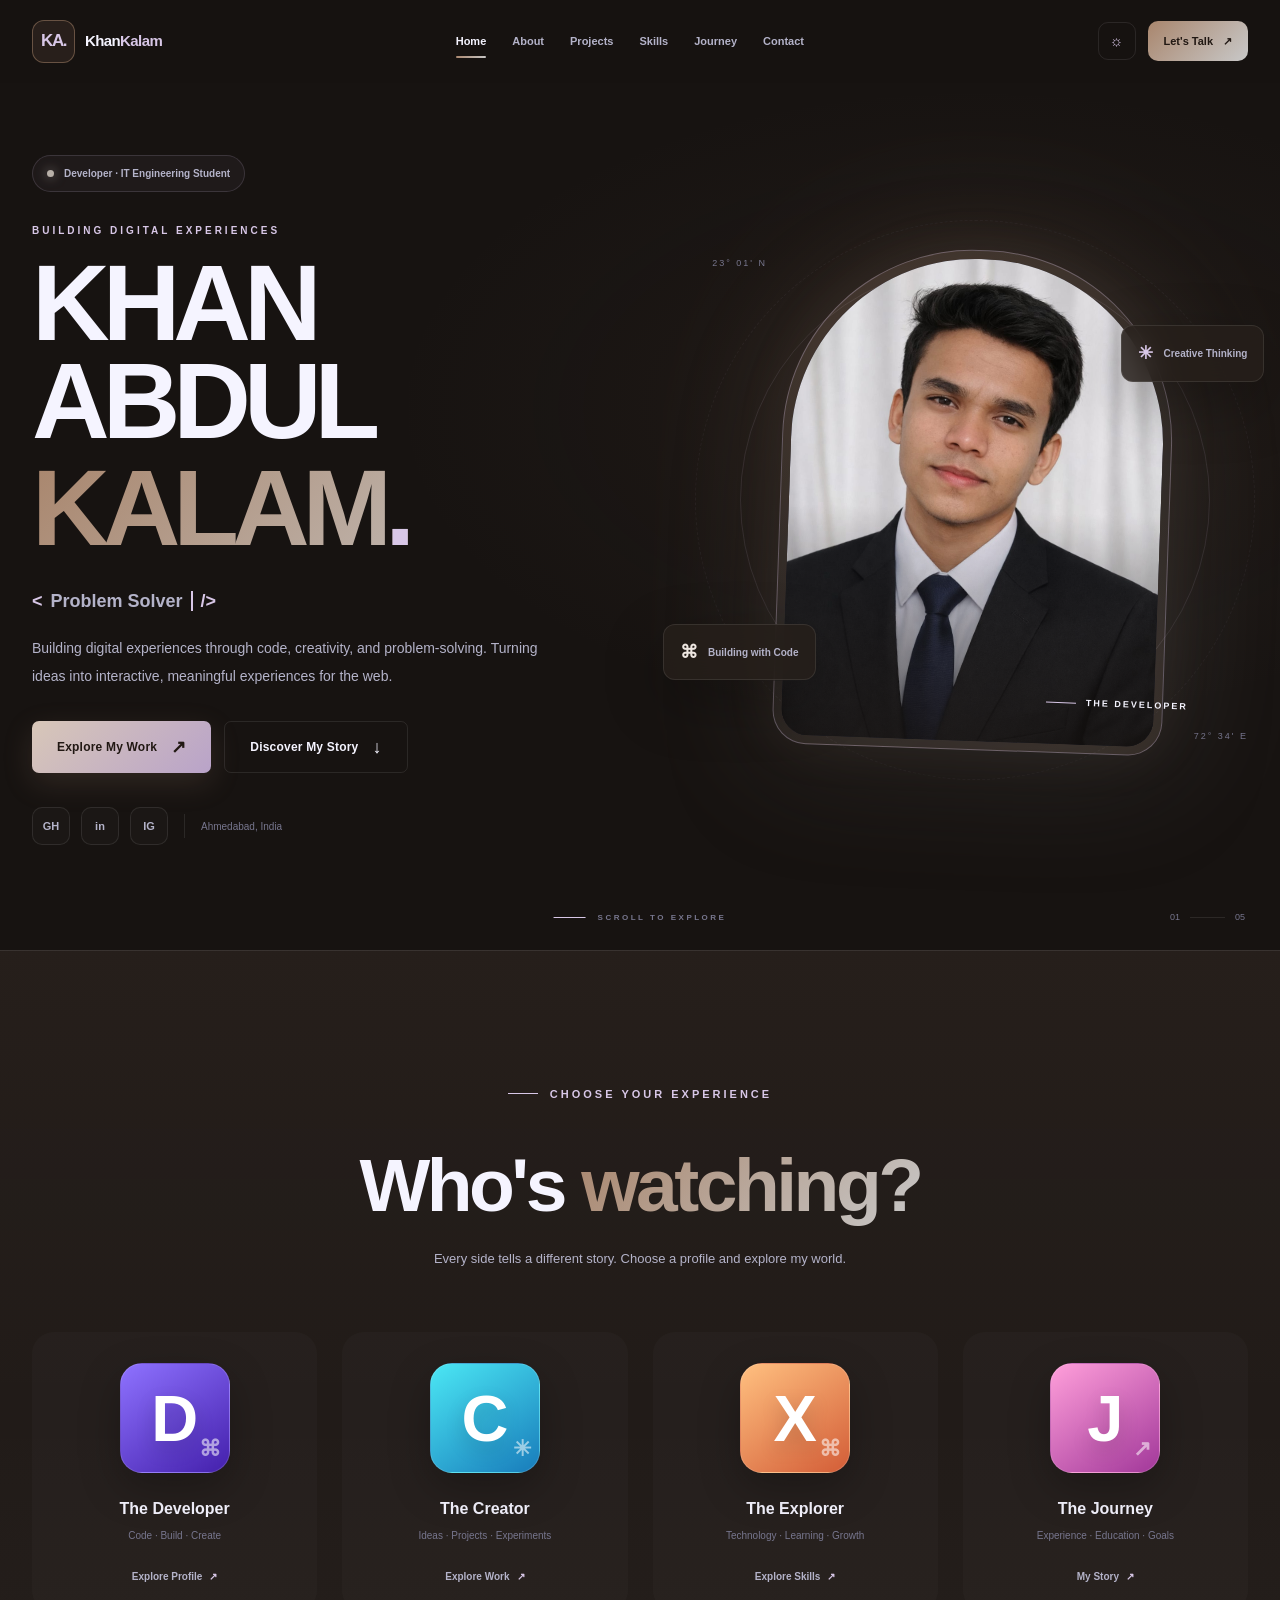
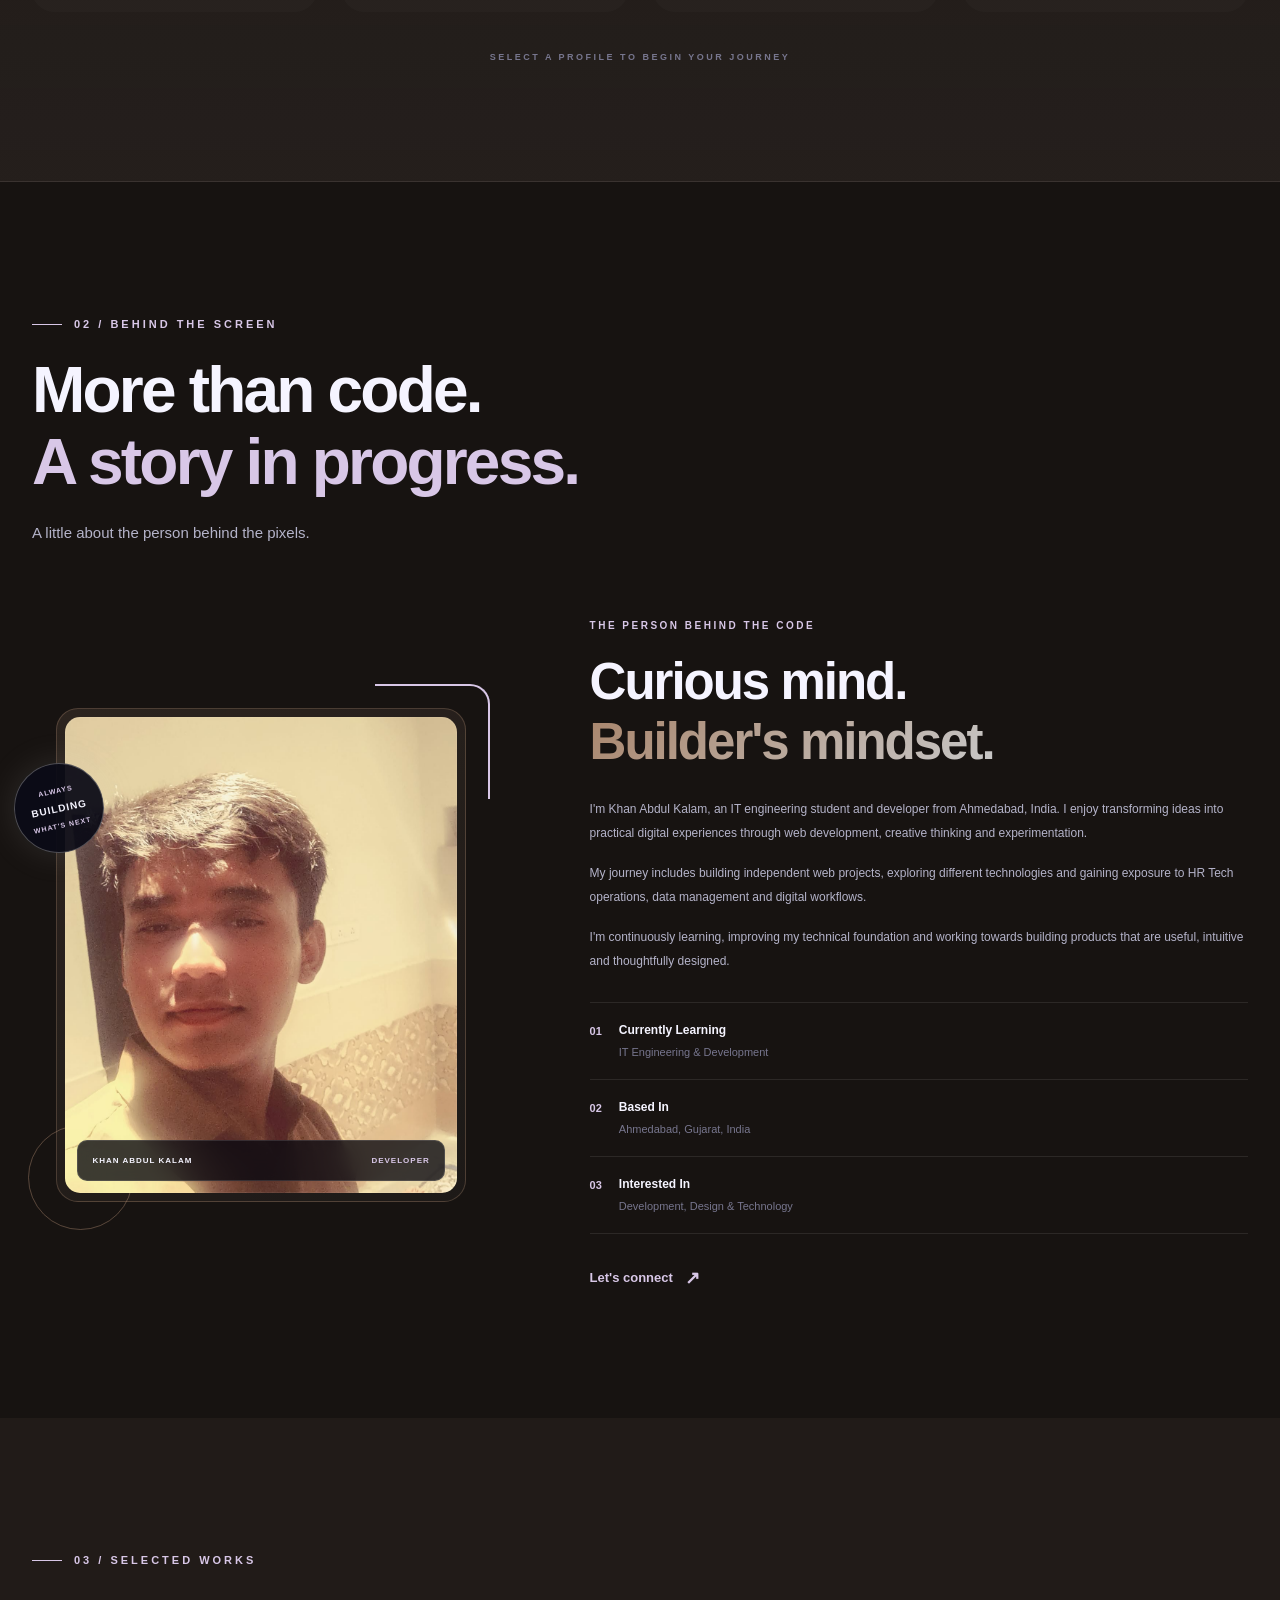
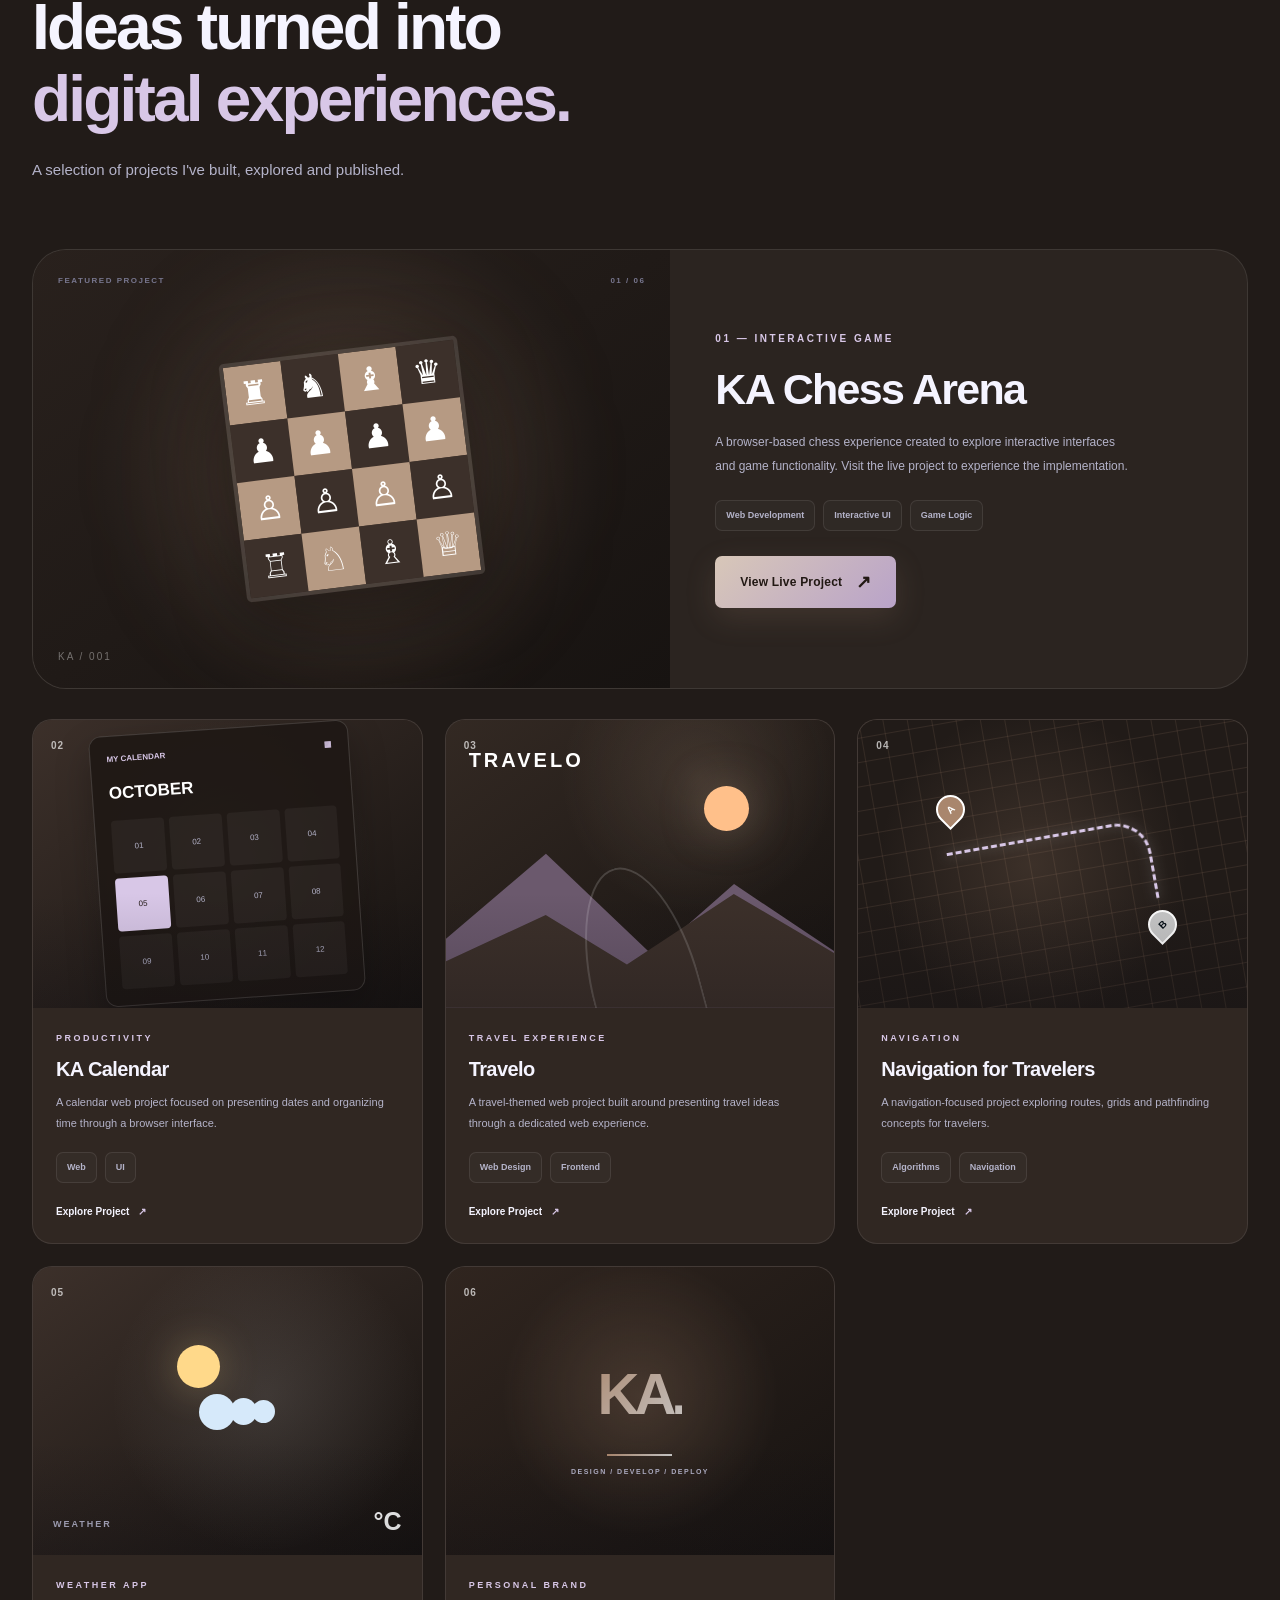
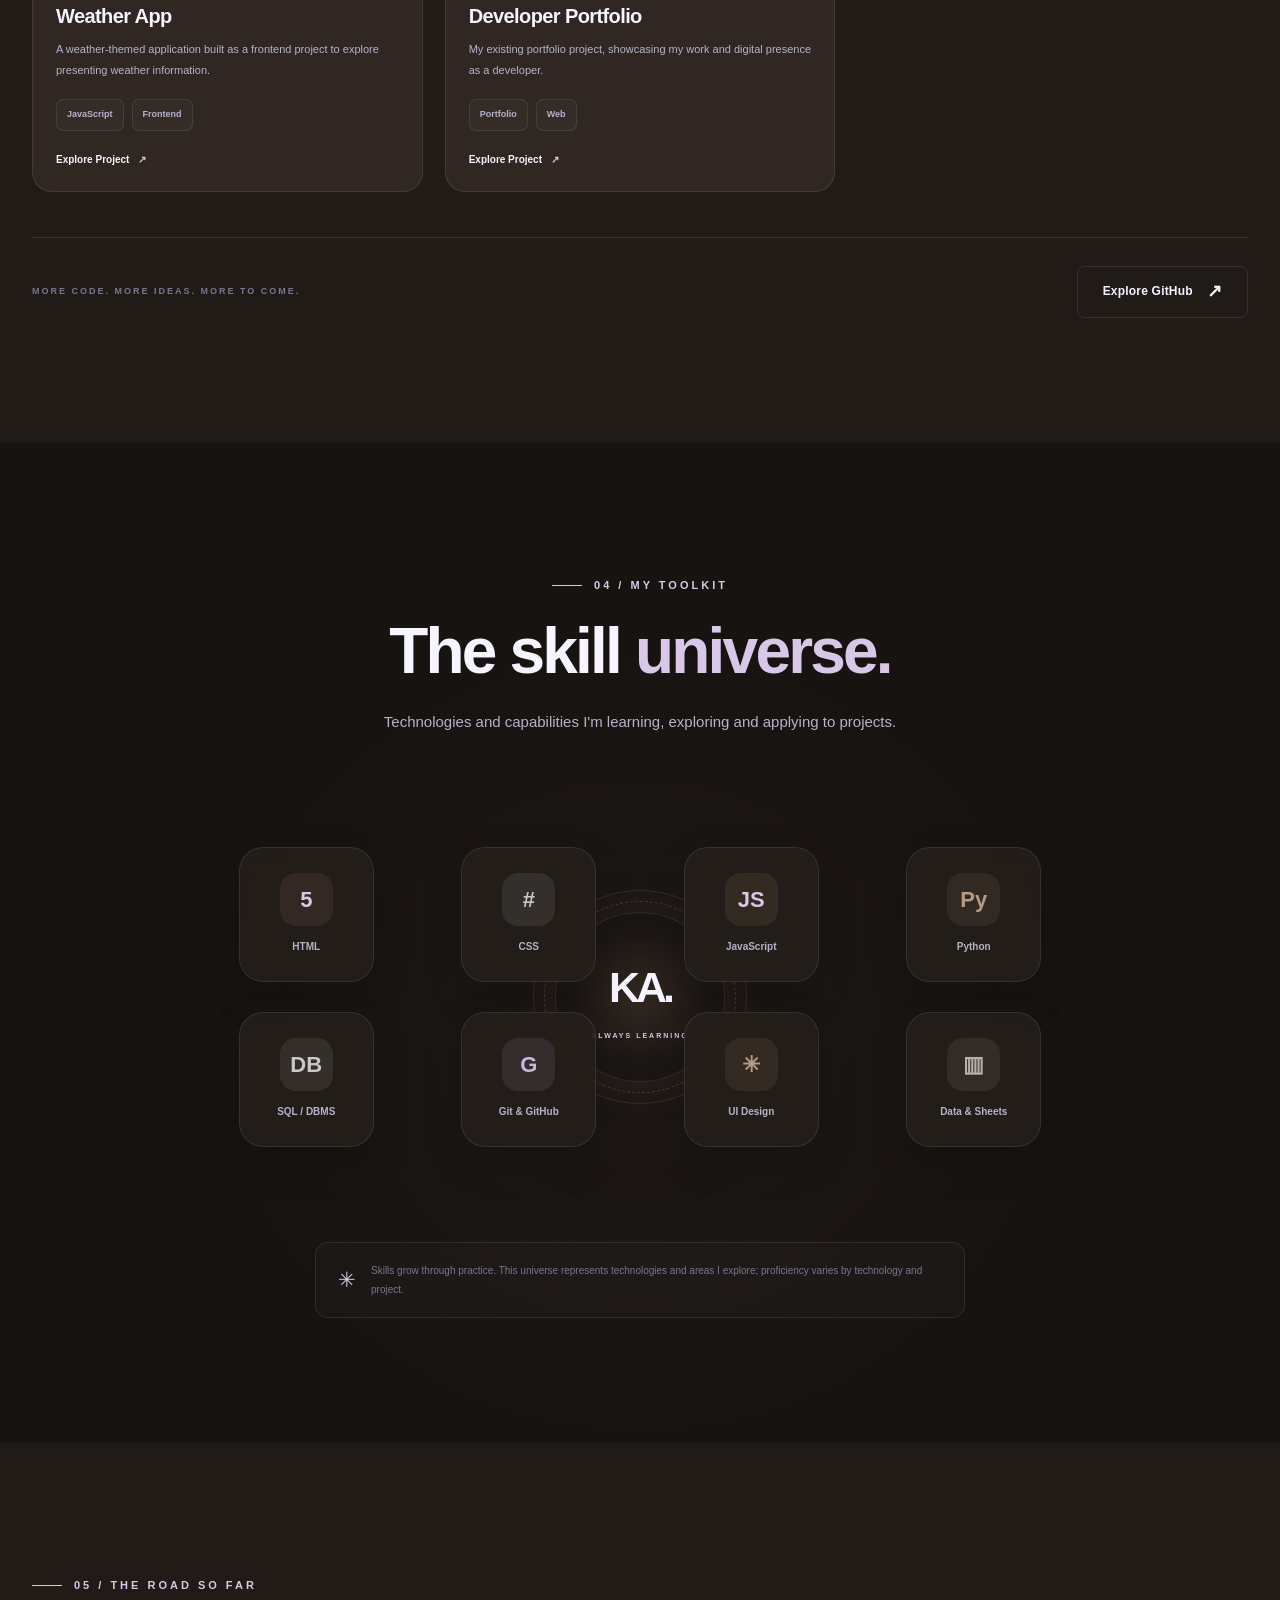
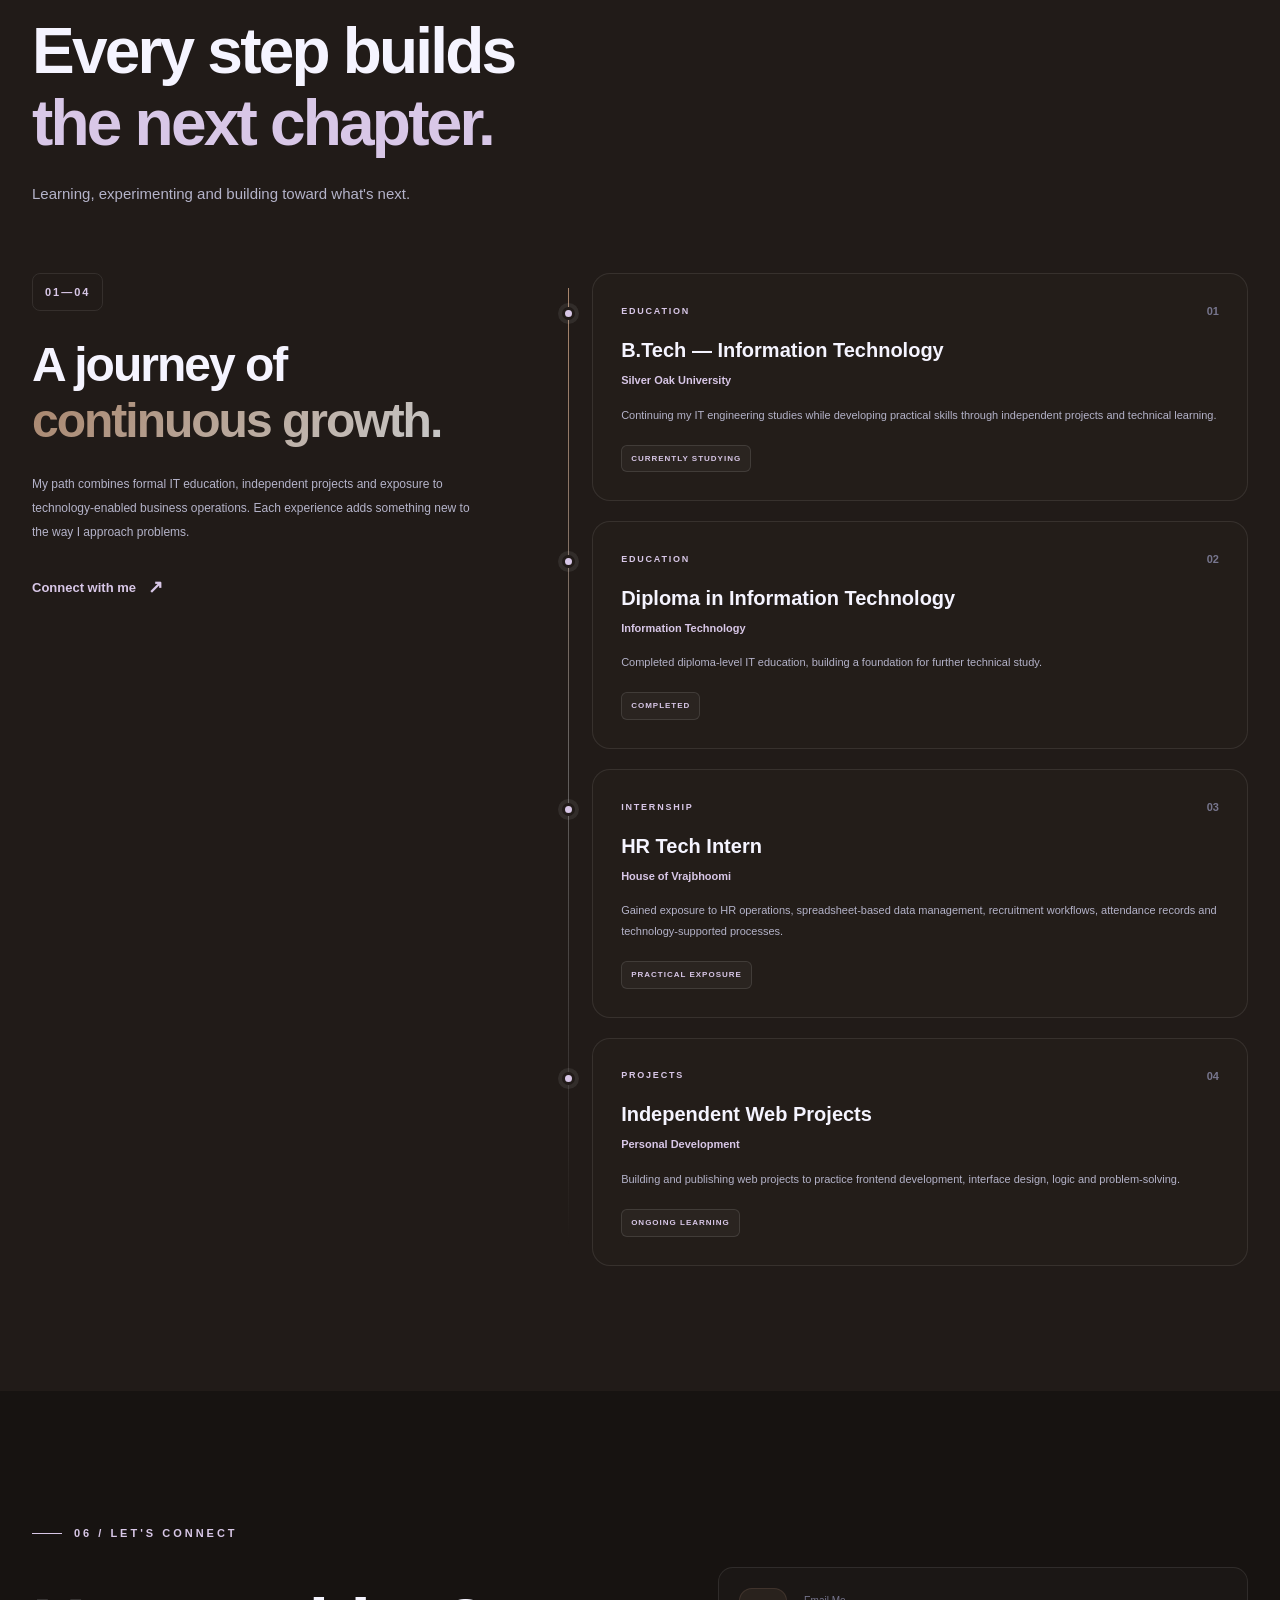
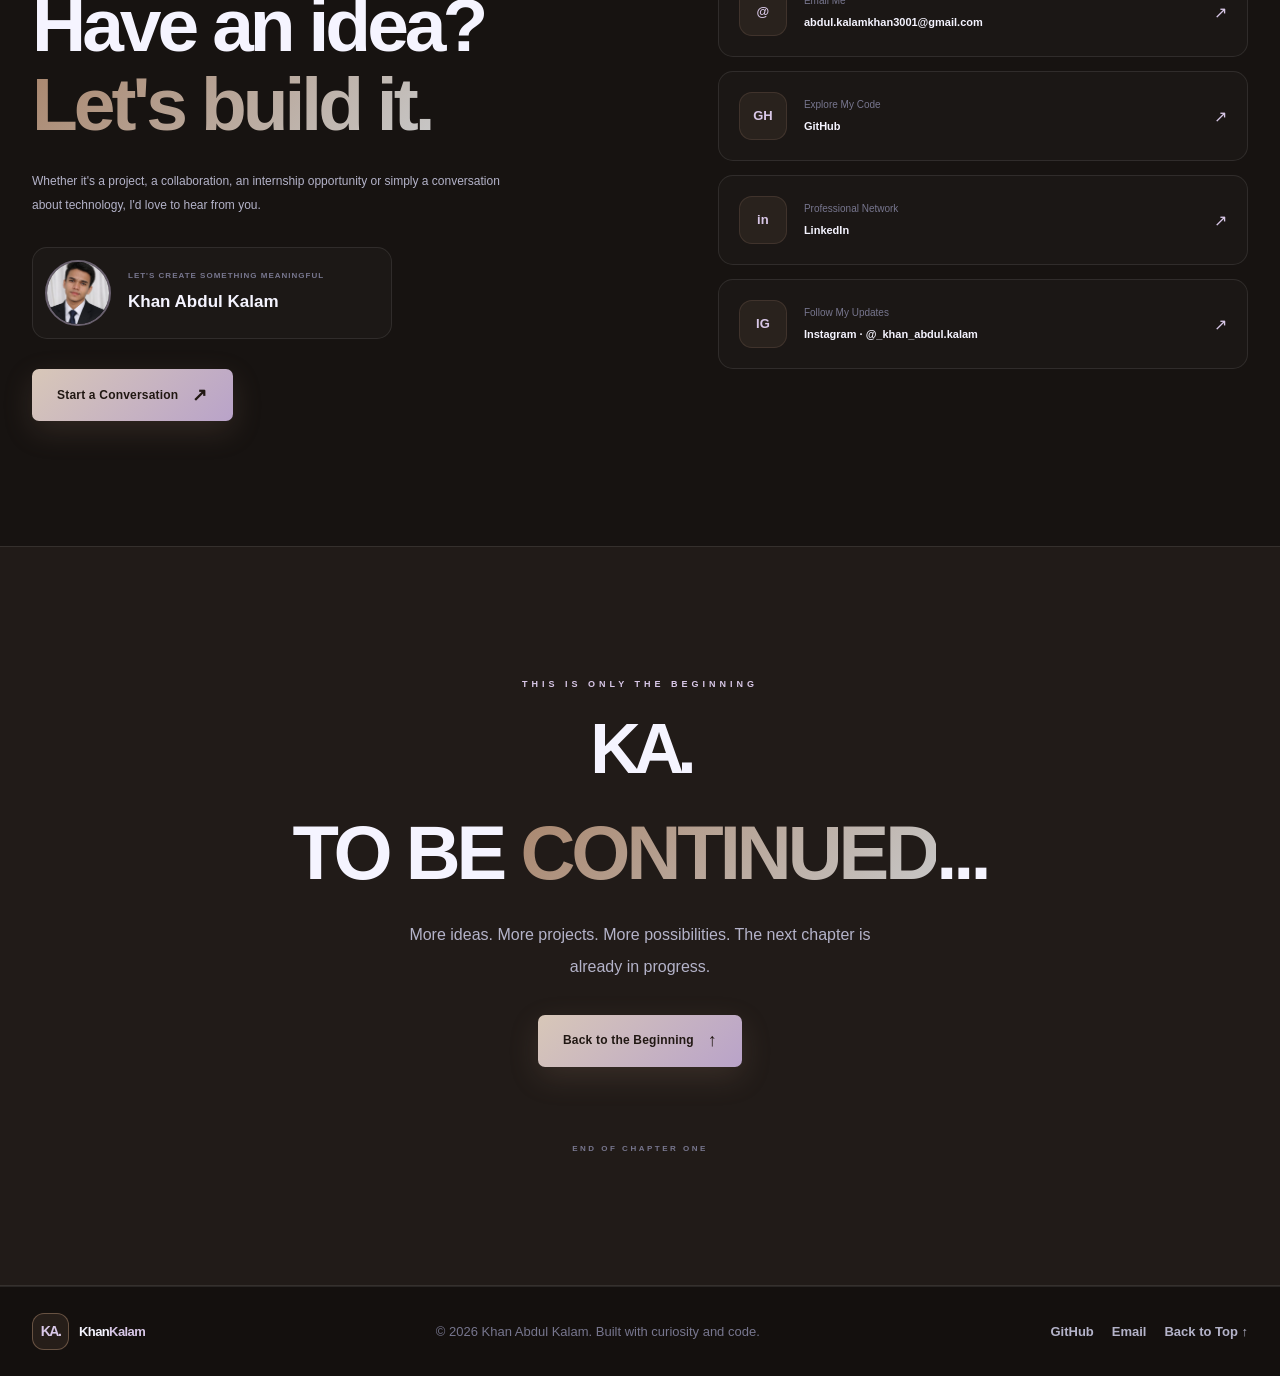
==== commit f580749f: "Update index.html" ====
--- a/index.html
+++ b/index.html
@@ -776,7 +776,7 @@
               </div>
 
               <a
-                href="https://kalamizzz.github.io/weather-app/"
+                href="https://khan-abdulkalam.github.io/weather-app/"
                 target="_blank"
                 rel="noopener noreferrer"
                 class="project-link"
@@ -1346,4 +1346,4 @@
   <script src="script.js"></script>
 
 </body>
-</html>+</html>
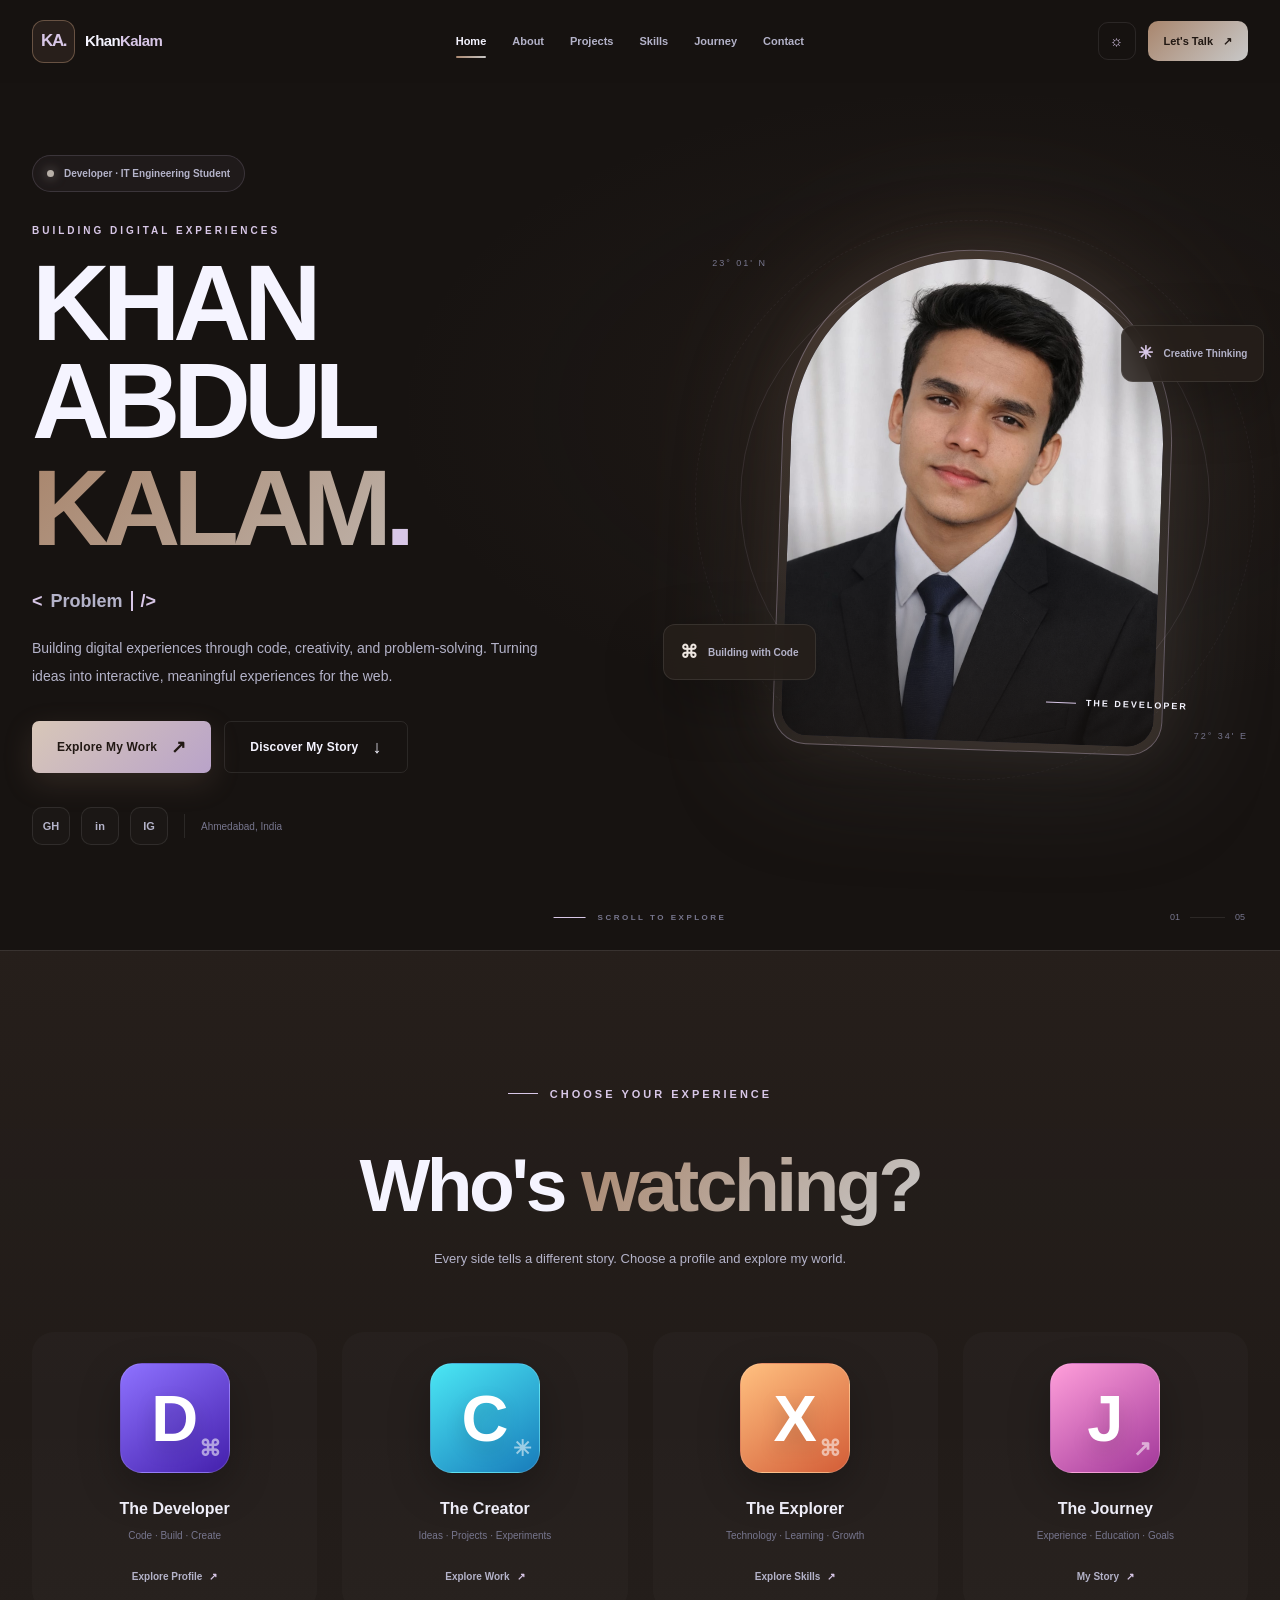
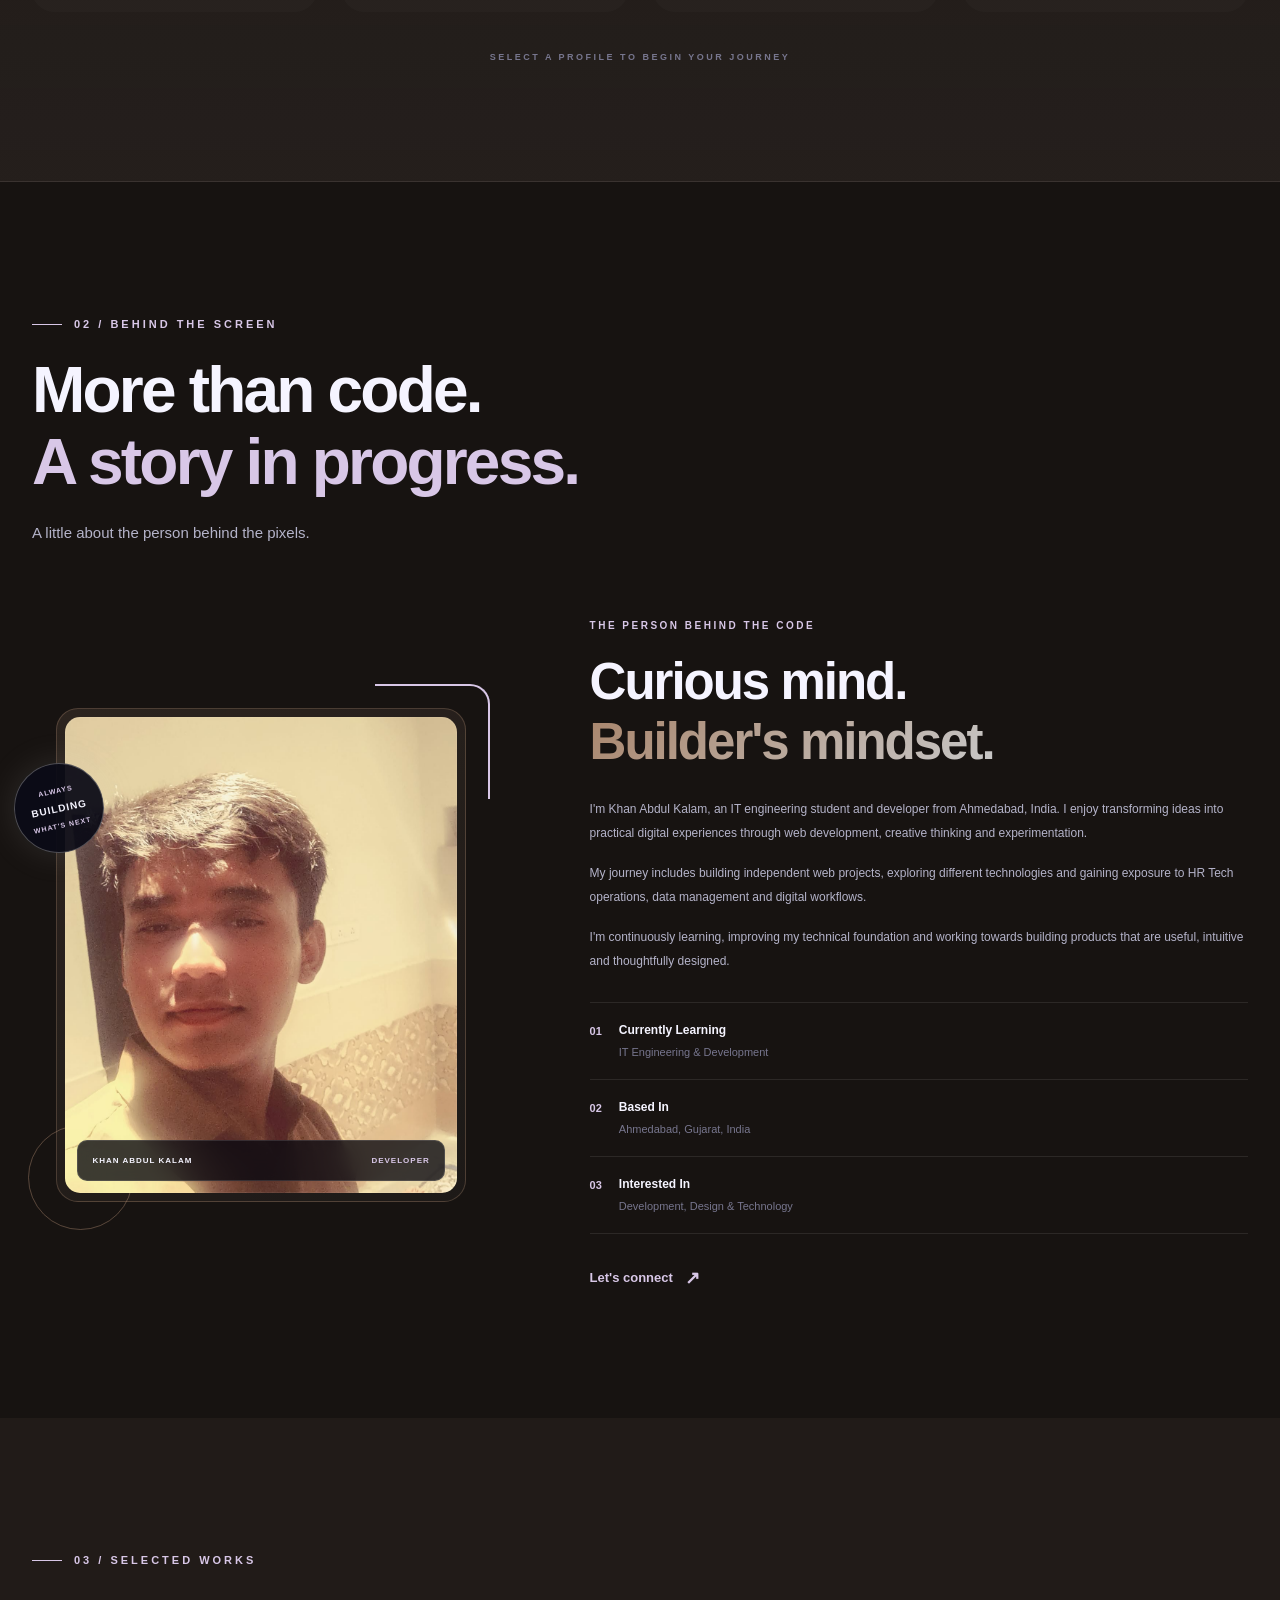
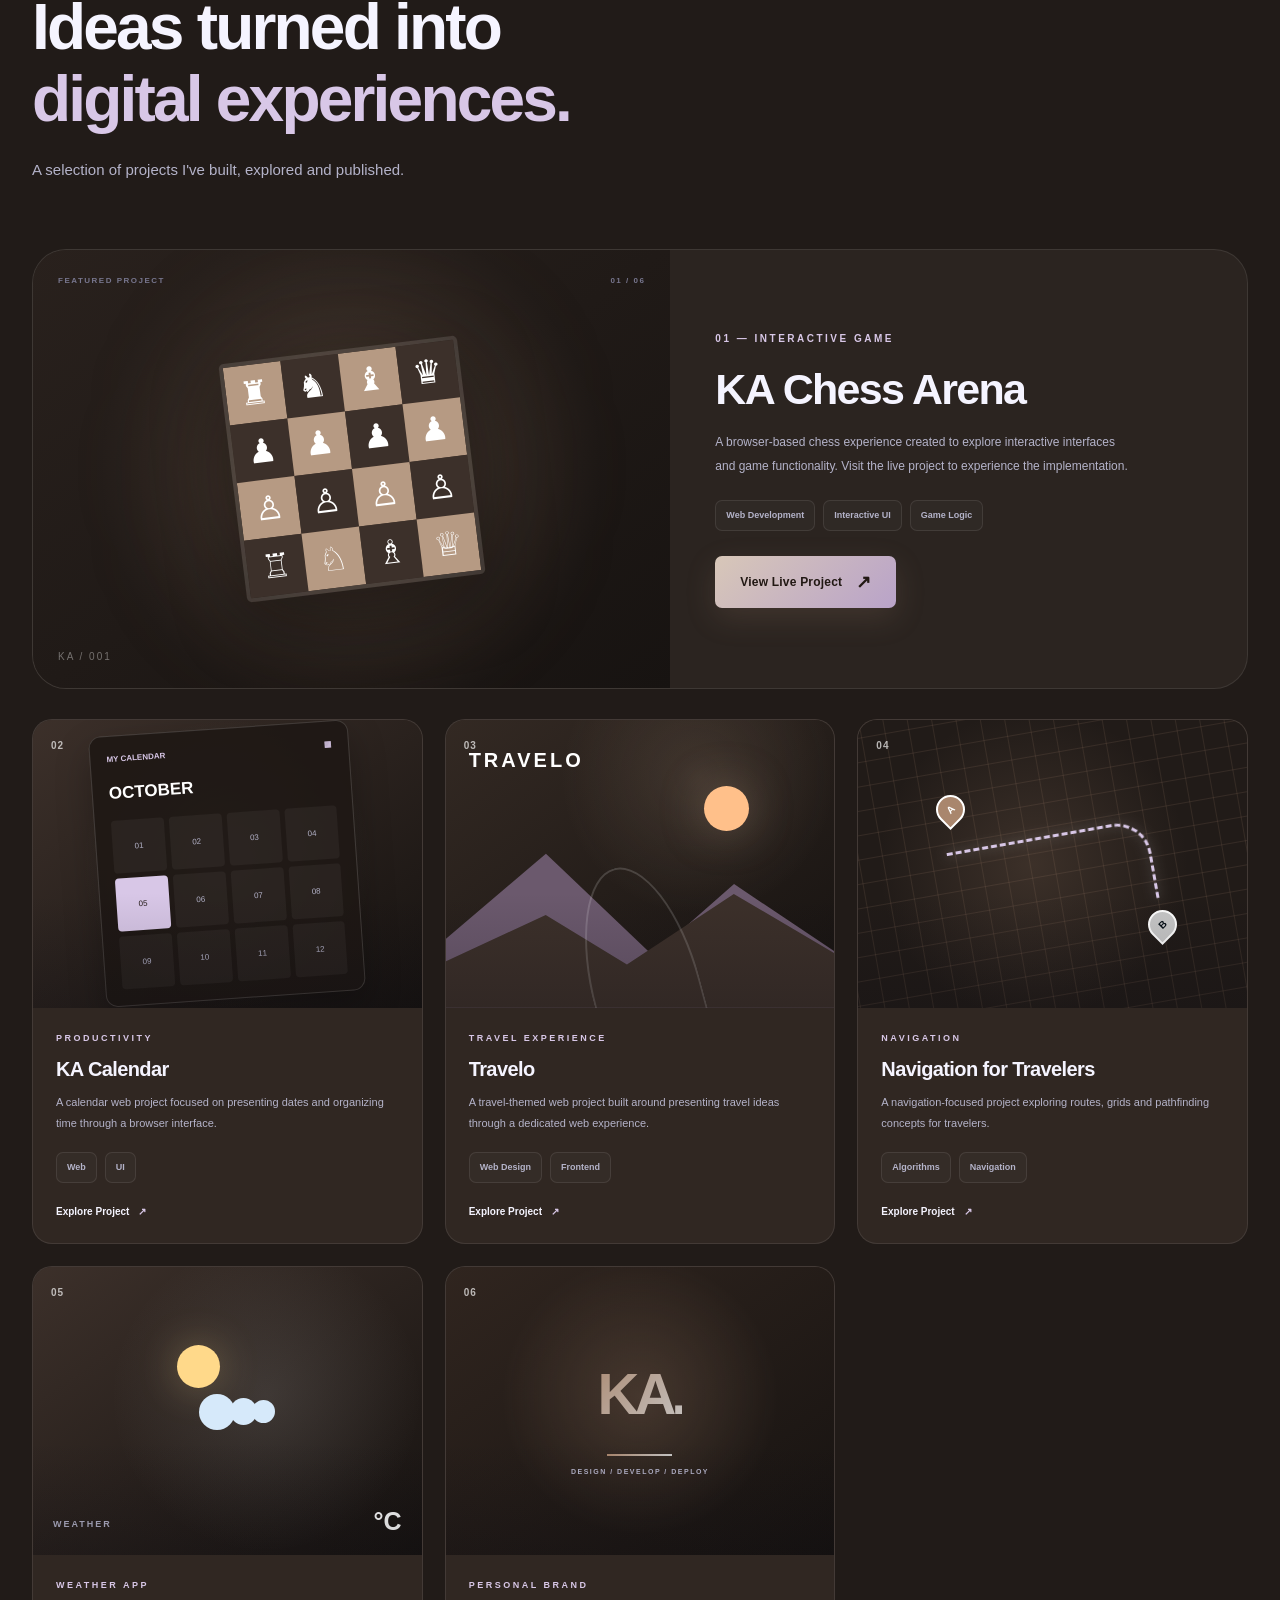
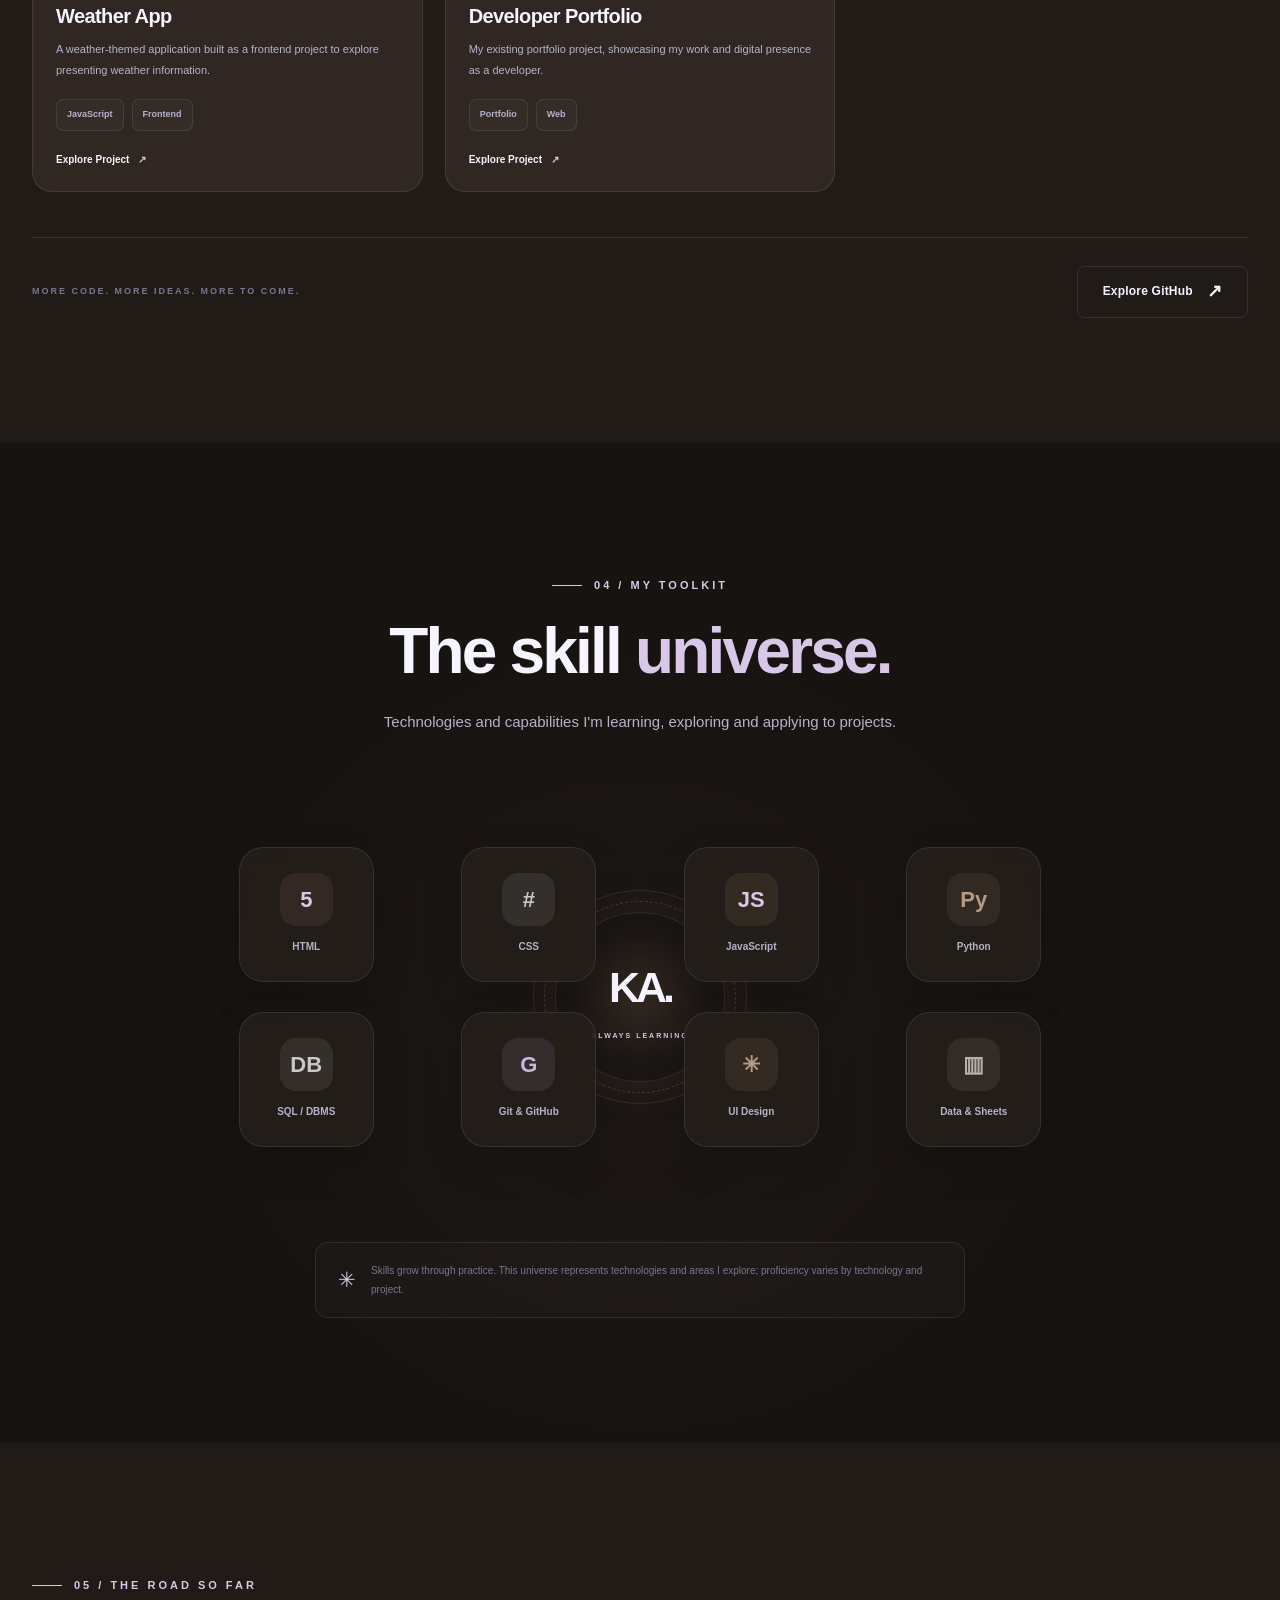
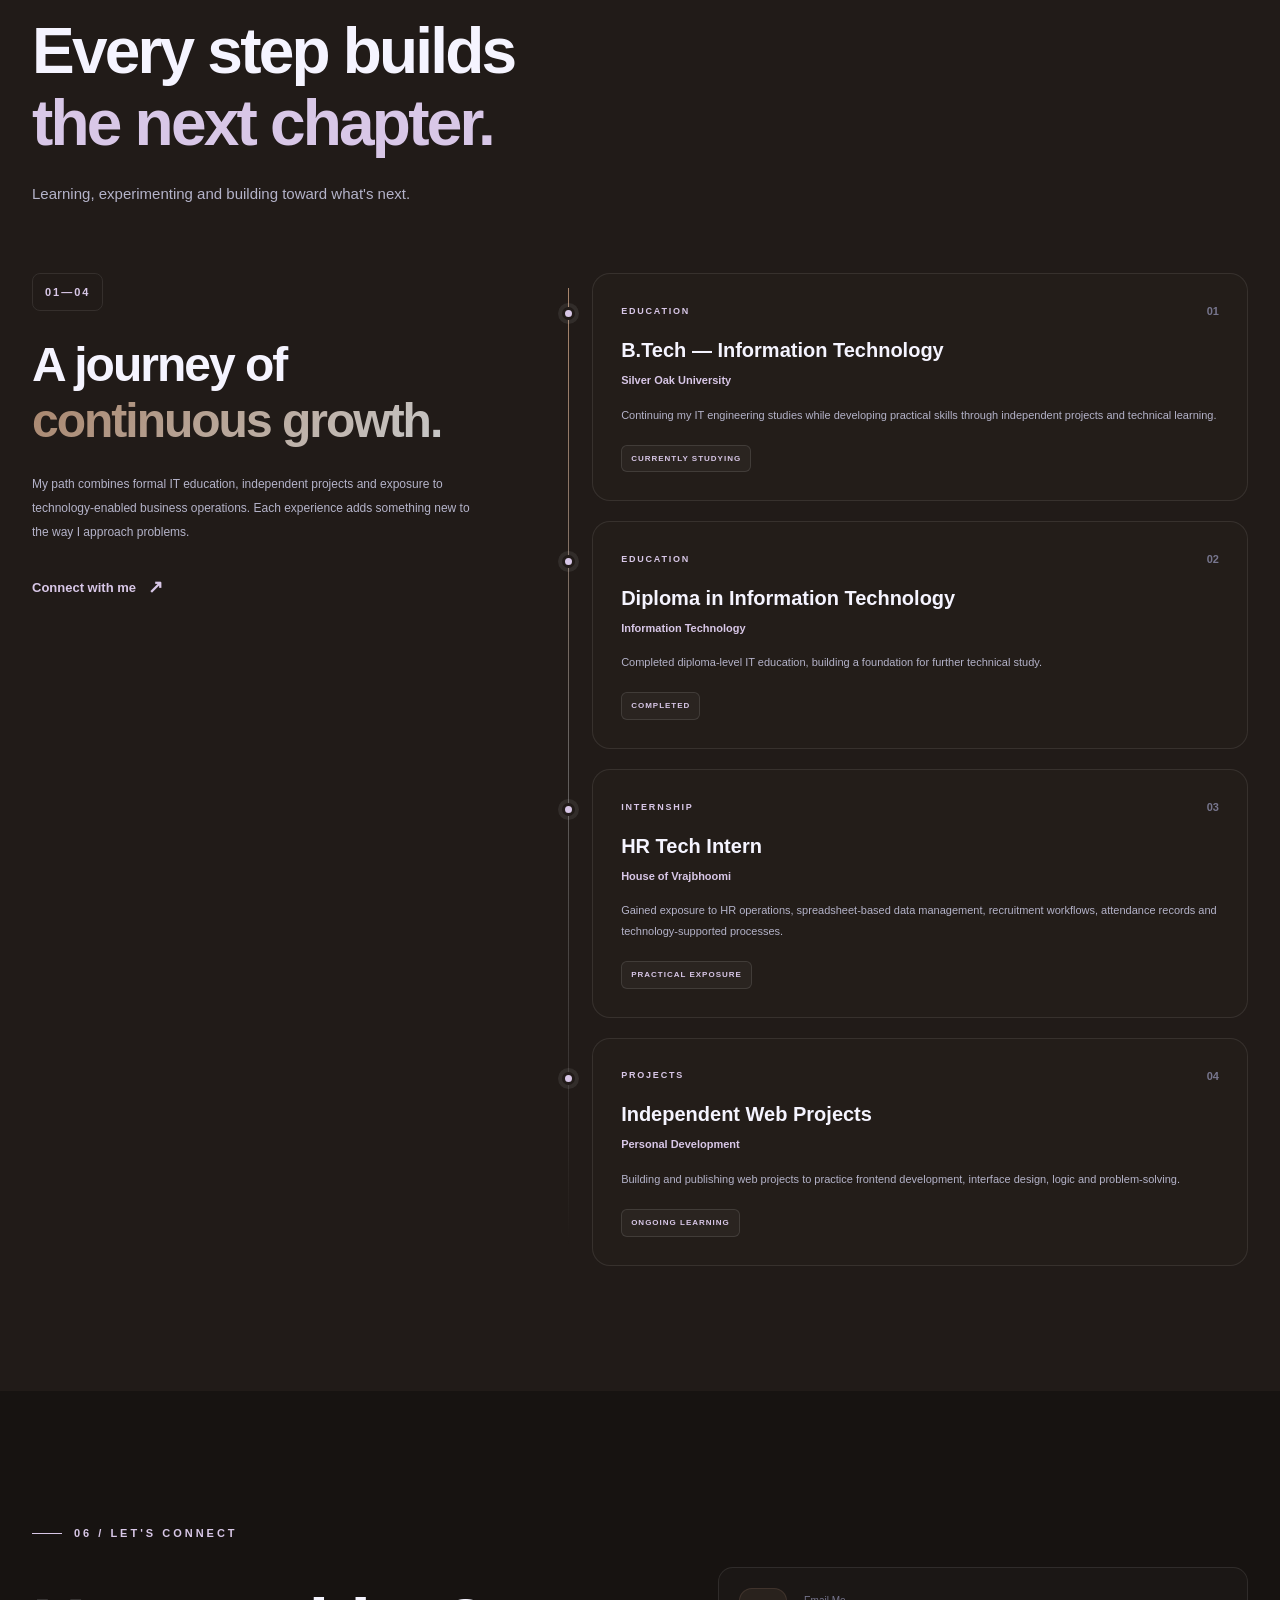
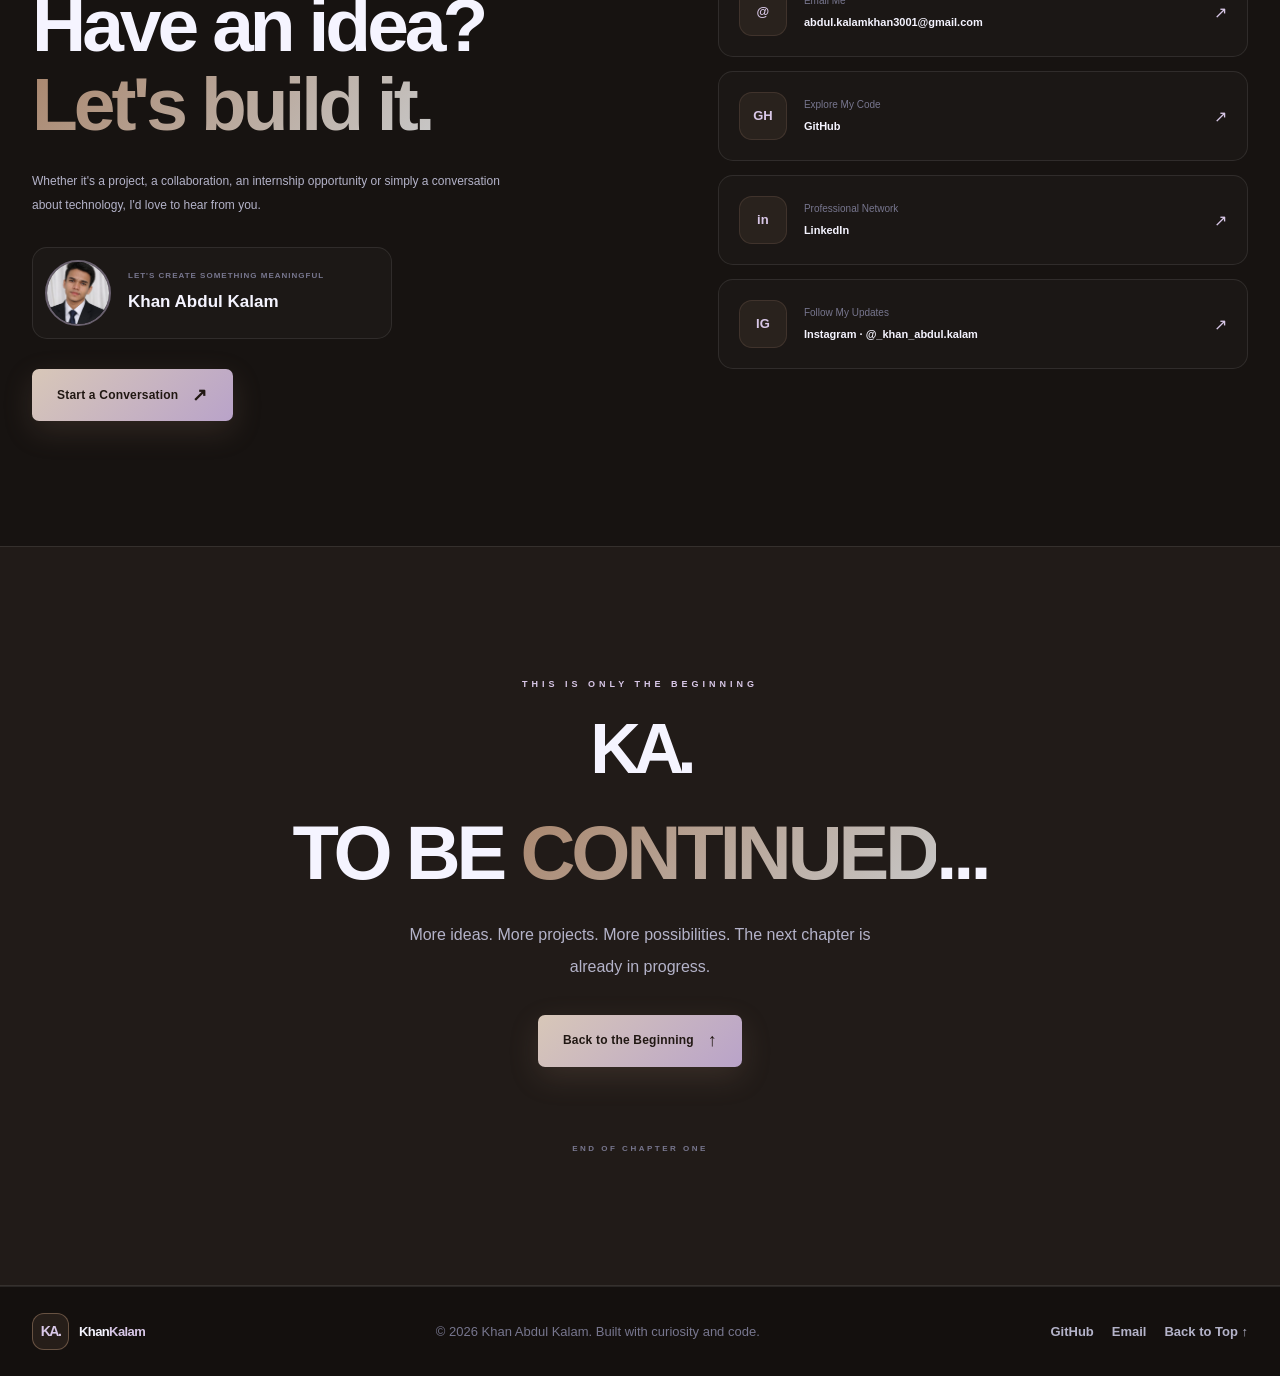
==== commit 1063c25a: "Update index.html" ====
--- a/index.html
+++ b/index.html
@@ -817,7 +817,7 @@
               </div>
 
               <a
-                href="https://khan-abdulkalam.github.io/khan-abdulkalam-portfolio/"
+                href="https://khan-abdulkalam.github.io/khan-abdul-kalam-portfolio/"
                 target="_blank"
                 rel="noopener noreferrer"
                 class="project-link"
